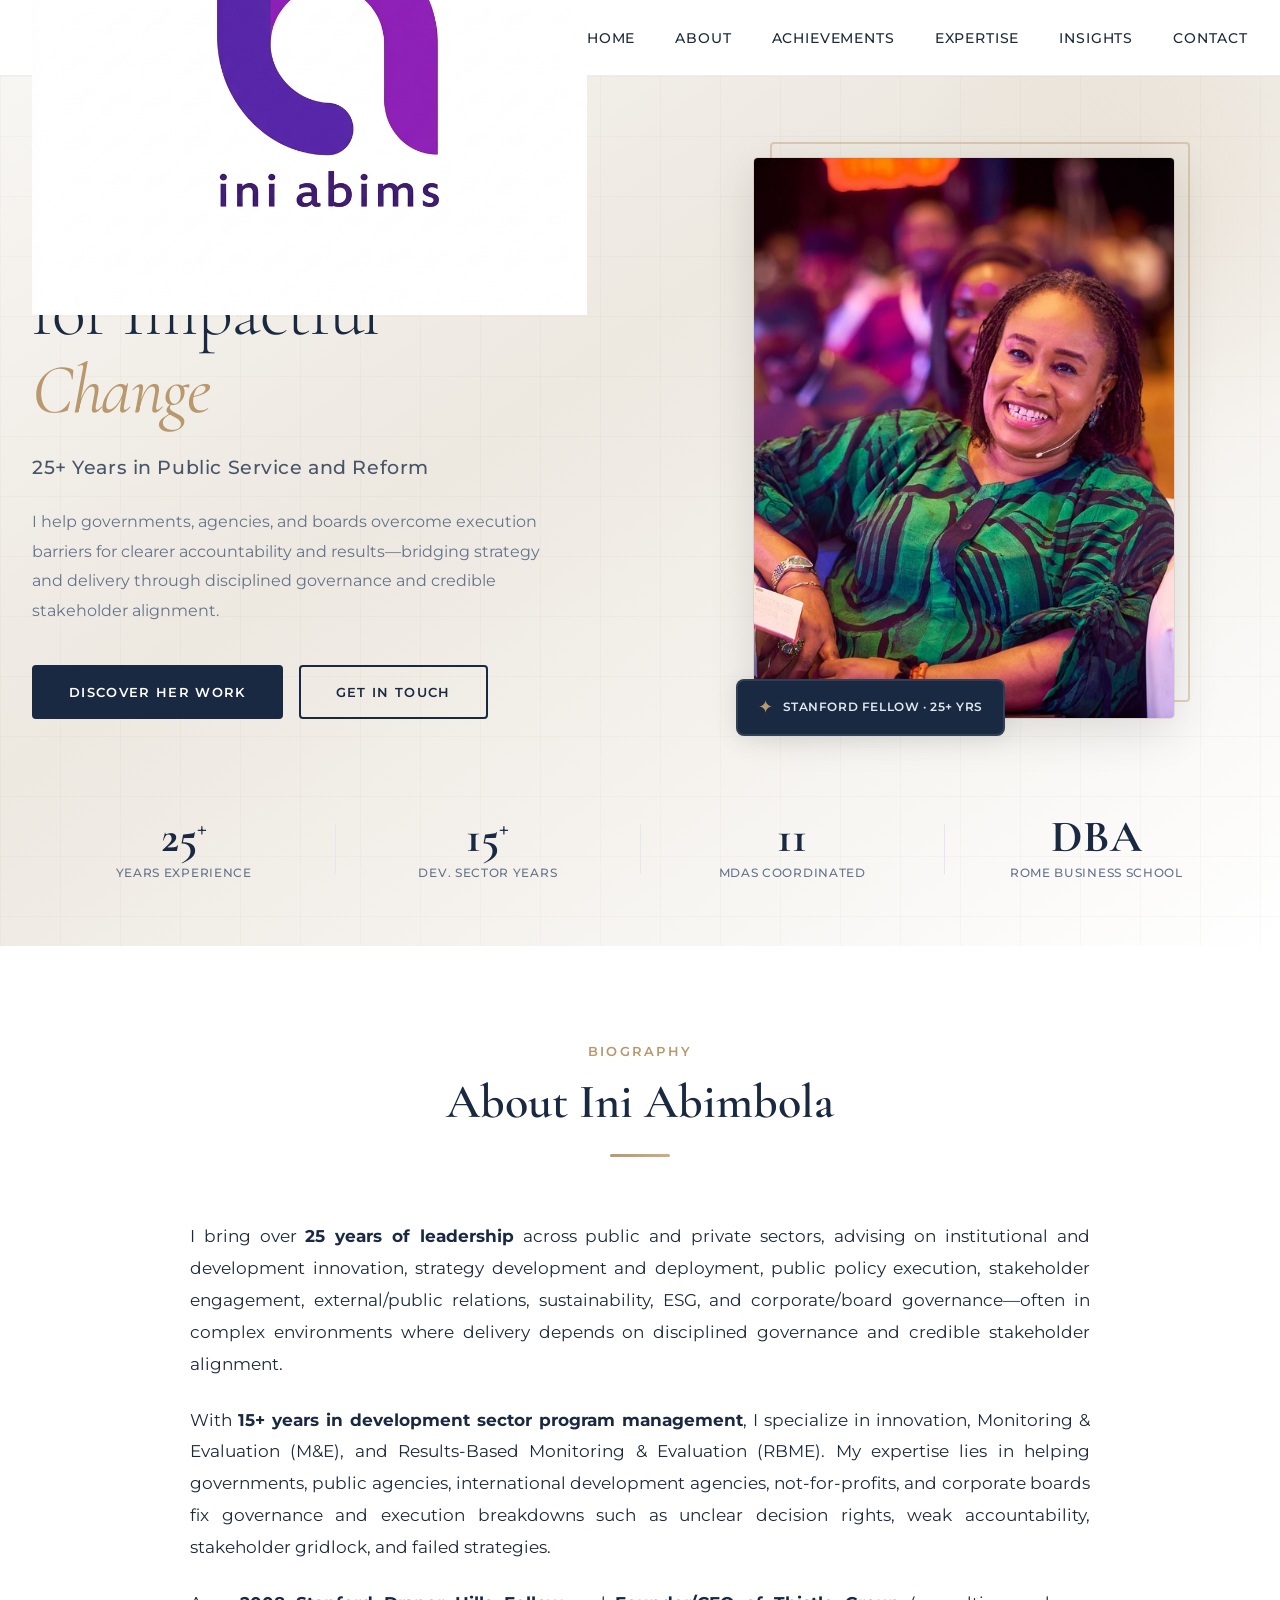
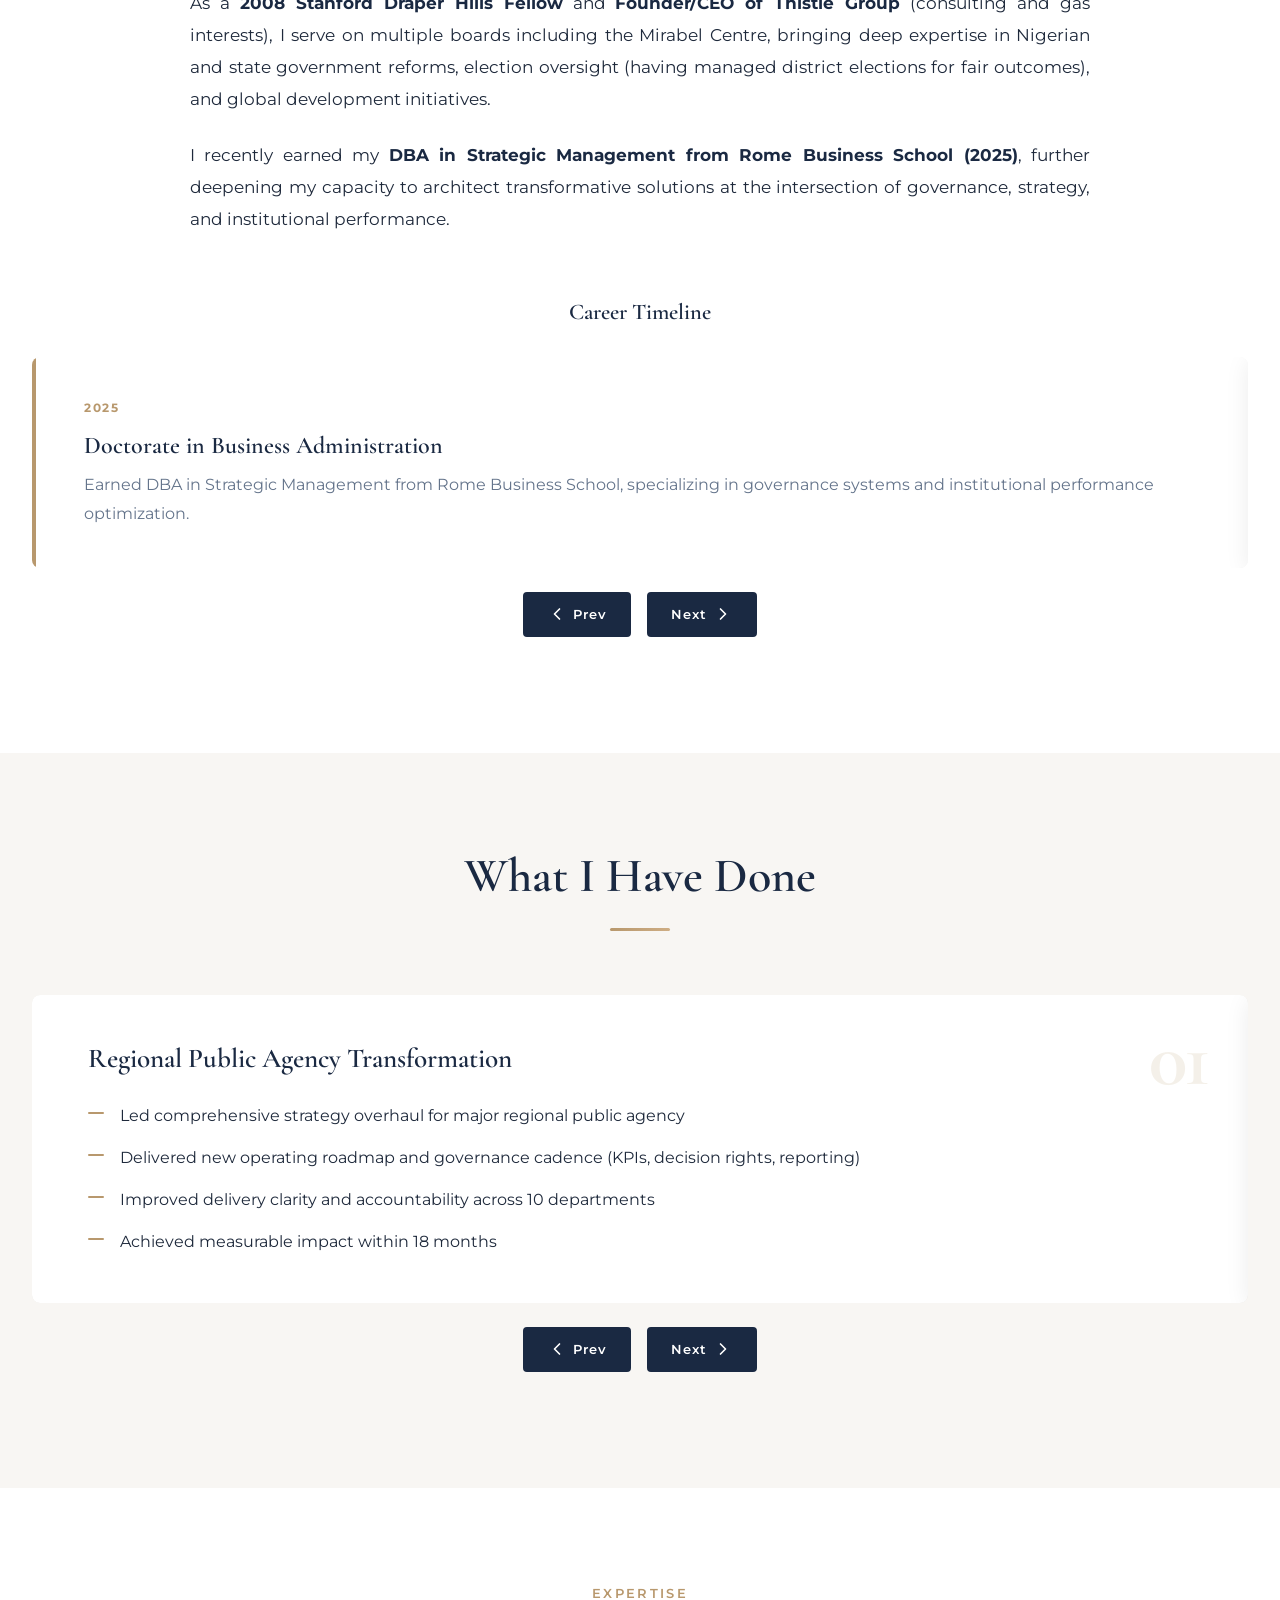
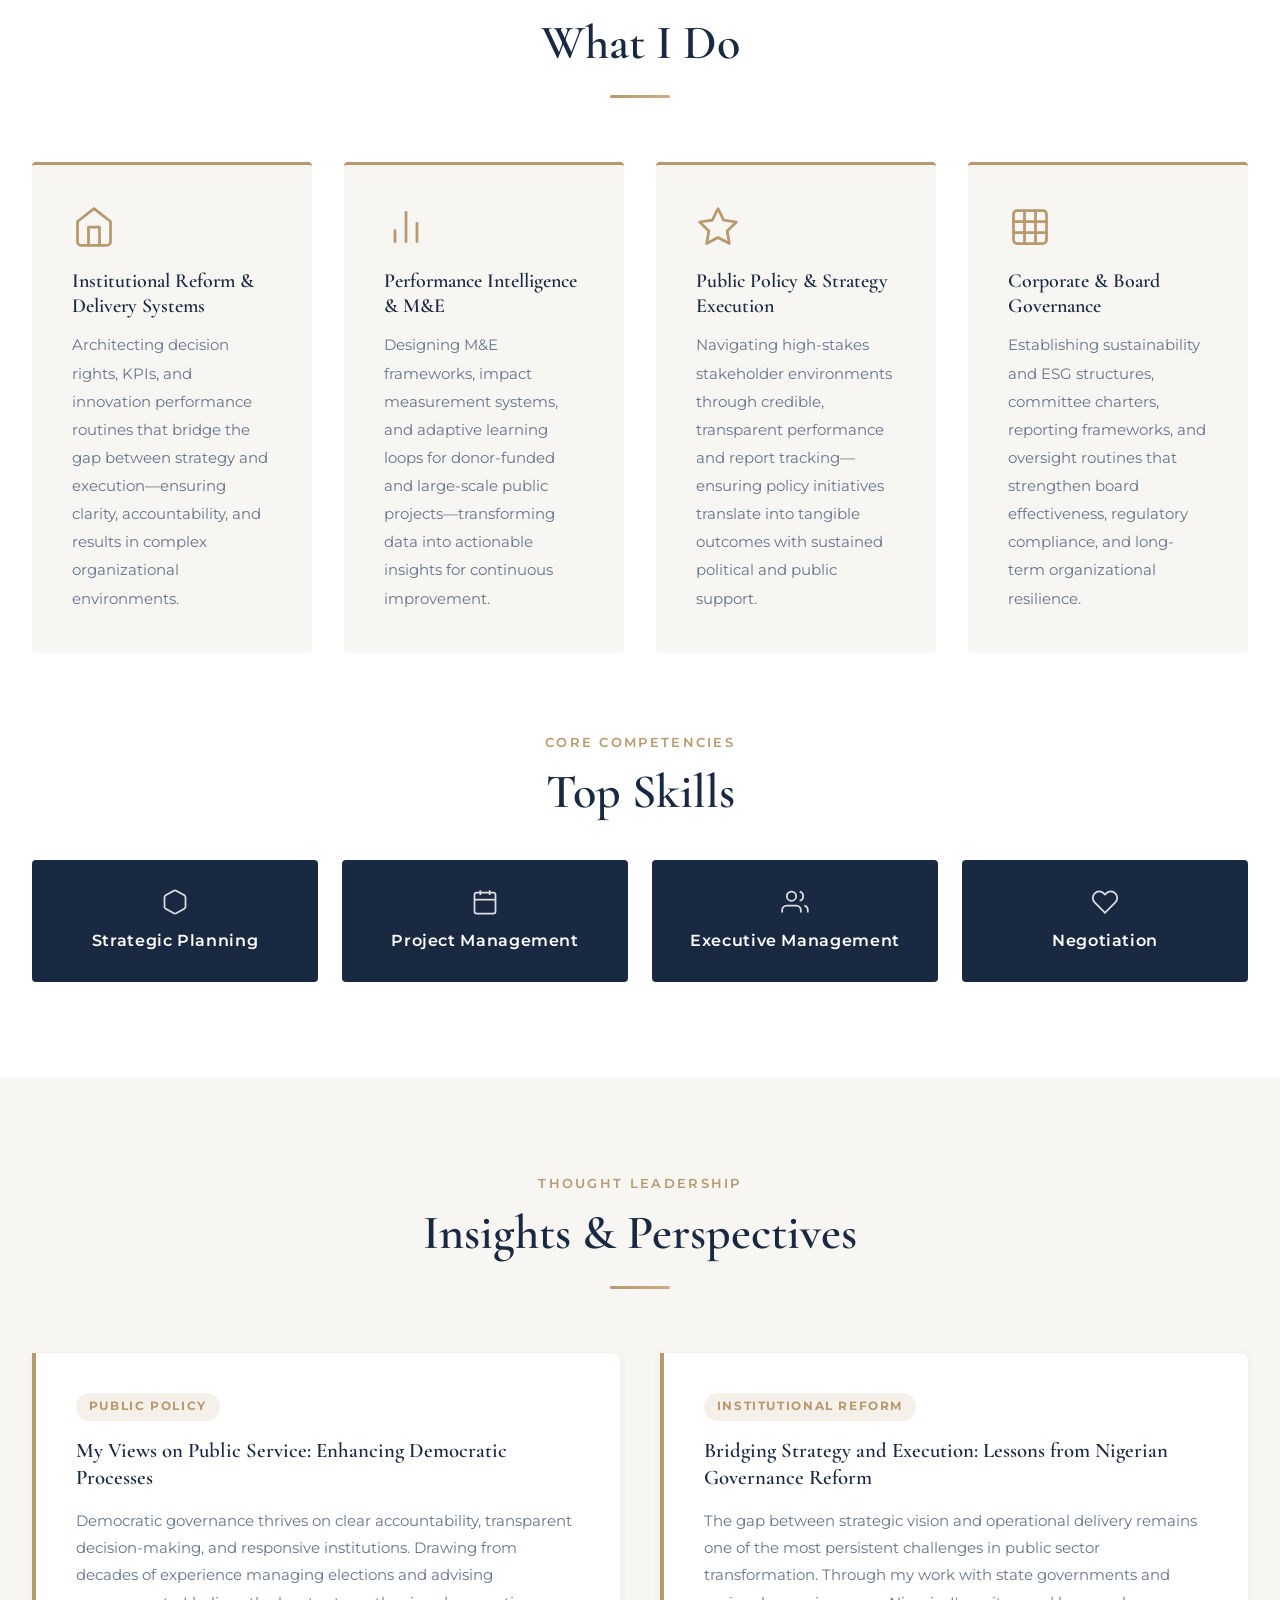
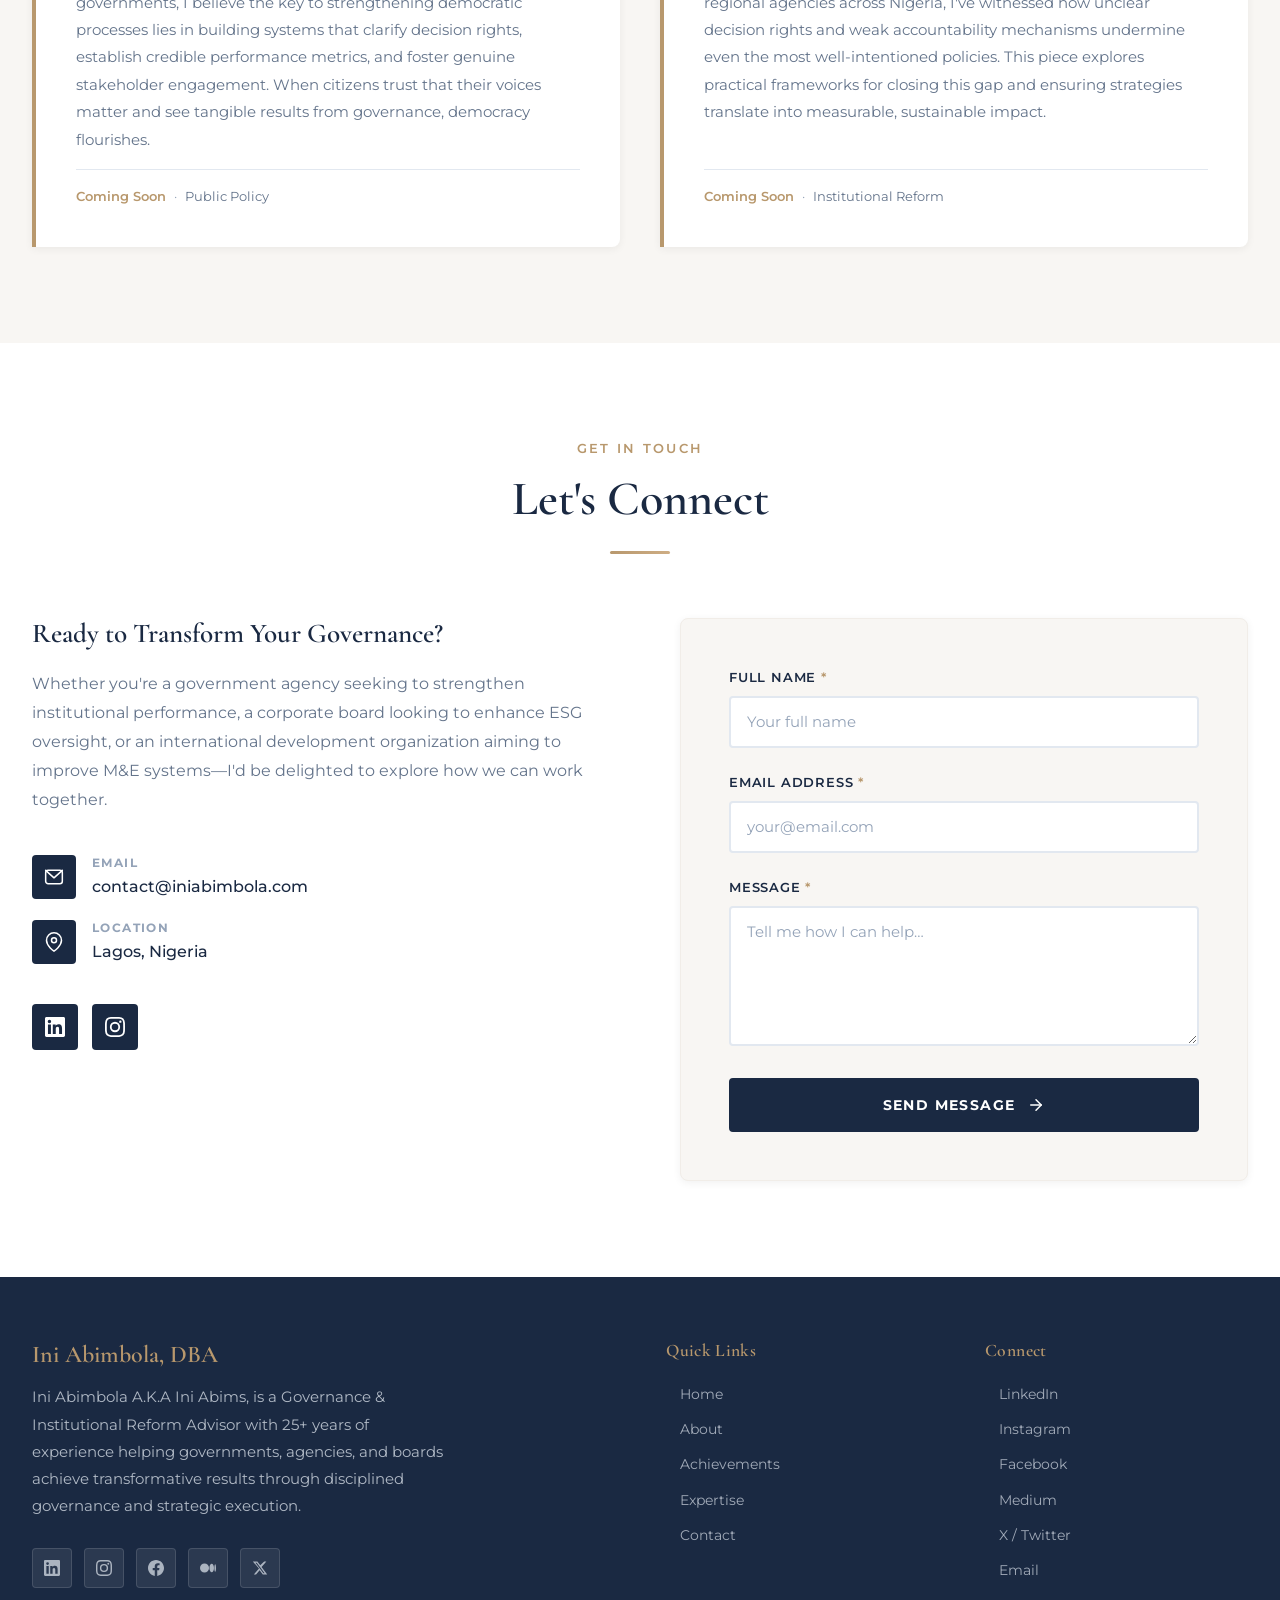
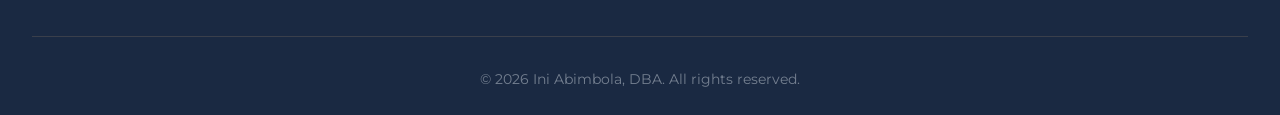
==== index.html @ c5fb7e01 "added photos and made tweaks to the website" ====
<!DOCTYPE html>
<html lang="en">
<head>
    <meta charset="UTF-8">
    <meta name="viewport" content="width=device-width, initial-scale=1.0">
    <meta name="description" content="Ini Abimbola, DBA - Nigerian governance reform advisor with 25+ years in public policy execution, institutional reforms, board governance, and ESG sustainability. Stanford Fellow, helping governments and agencies overcome execution barriers.">
    <meta name="keywords" content="Ini Abimbola, Ini Abims, Ini Abimbola DBA, Mirabel Centre, Thistle Group, Ubong King, Ubong king foundation, Nigerian governance reform advisor, public policy execution, ESG sustainability, institutional reform Nigeria, board governance Nigeria, stakeholder engagement, strategy development, election oversight Nigeria">
    <title>Ini Abimbola, DBA | Governance &amp; Institutional Reform Advisor</title>
    <link rel="shortcut icon" href="./asset/logo11.png" type="image/x-icon">
    <!-- Fonts -->
    <link rel="preconnect" href="https://fonts.googleapis.com">
    <link rel="preconnect" href="https://fonts.gstatic.com" crossorigin>
    <link href="https://fonts.googleapis.com/css2?family=Cormorant+Garamond:ital,wght@0,300;0,400;0,600;0,700;1,300;1,400&family=Montserrat:wght@300;400;500;600;700&display=swap" rel="stylesheet">
    <link rel="stylesheet" href="index.css">
</head>
<body>

    <!-- Header -->
    <header id="header">
        <nav>
            <a href="#home" class="logo"><img src="asset/logo11.png" alt=""></a>
            <ul class="nav-links" id="navLinks">
                <li><a href="#home">Home</a></li>
                <li><a href="#about">About</a></li>
                <li><a href="#achievements">Achievements</a></li>
                <li><a href="#what-i-do">Expertise</a></li>
                <li><a href="#insights">Insights</a></li>
                <li><a href="#contact">Contact</a></li>
            </ul>
            <div class="hamburger" id="hamburger" aria-label="Toggle menu" role="button" tabindex="0">
                <span></span>
                <span></span>
                <span></span>
            </div>
        </nav>
    </header>

    <!-- Hero Section -->
    <section id="home">
        <div class="hero-content">
            <div class="hero-text">
                <p class="hero-eyebrow">Governance &amp; Institutional Reform Advisor</p>
                <h1>Shaping Governance<br>for Impactful<br><em>Change</em></h1>
                <p class="tagline">25+ Years in Public Service and Reform</p>
                <p class="intro">I help governments, agencies, and boards overcome execution barriers for clearer accountability and results—bridging strategy and delivery through disciplined governance and credible stakeholder alignment.</p>
                <div class="cta-buttons">
                    <a href="#about" class="btn btn-primary">Discover Her Work</a>
                    <a href="#contact" class="btn btn-secondary">Get in Touch</a>
                </div>
            </div>
            <div class="hero-image">
                <div class="profile-container">
                    <div class="profile-accent-ring"></div>
                    <div class="profile-frame">
                        <img src="./ini-photos/ini-abimbola.png" alt="Ini Abimbola, DBA – Governance Reform Advisor" />
                    </div>
                    <div class="hero-badge">
                        <span class="badge-icon">✦</span>
                        <span class="badge-text">Stanford Fellow · 25+ Yrs</span>
                    </div>
                </div>
            </div>
        </div>

        <!-- Hero stats bar -->
        <div class="hero-stats">
            <div class="stat-item">
                <span class="stat-num">25<sup>+</sup></span>
                <span class="stat-label">Years Experience</span>
            </div>
            <div class="stat-divider"></div>
            <div class="stat-item">
                <span class="stat-num">15<sup>+</sup></span>
                <span class="stat-label">Dev. Sector Years</span>
            </div>
            <div class="stat-divider"></div>
            <div class="stat-item">
                <span class="stat-num">11</span>
                <span class="stat-label">MDAs Coordinated</span>
            </div>
            <div class="stat-divider"></div>
            <div class="stat-item">
                <span class="stat-num">DBA</span>
                <span class="stat-label">Rome Business School</span>
            </div>
        </div>
    </section>

    <!-- About Section -->
    <section id="about">
        <div class="section-header">
            <p class="subtitle">Biography</p>
            <h2>About Ini Abimbola</h2>
            <div class="divider"></div>
        </div>
        <div class="about-content">
            <div class="bio-text">
                <p>I bring over <strong>25 years of leadership</strong> across public and private sectors, advising on institutional and development innovation, strategy development and deployment, public policy execution, stakeholder engagement, external/public relations, sustainability, ESG, and corporate/board governance—often in complex environments where delivery depends on disciplined governance and credible stakeholder alignment.</p>

                <p>With <strong>15+ years in development sector program management</strong>, I specialize in innovation, Monitoring &amp; Evaluation (M&amp;E), and Results-Based Monitoring &amp; Evaluation (RBME). My expertise lies in helping governments, public agencies, international development agencies, not-for-profits, and corporate boards fix governance and execution breakdowns such as unclear decision rights, weak accountability, stakeholder gridlock, and failed strategies.</p>

                <p>As a <strong>2008 Stanford Draper Hills Fellow</strong> and <strong>Founder/CEO of Thistle Group</strong> (consulting and gas interests), I serve on multiple boards including the Mirabel Centre, bringing deep expertise in Nigerian and state government reforms, election oversight (having managed district elections for fair outcomes), and global development initiatives.</p>

                <p>I recently earned my <strong>DBA in Strategic Management from Rome Business School (2025)</strong>, further deepening my capacity to architect transformative solutions at the intersection of governance, strategy, and institutional performance.</p>
            </div>

            <!-- Timeline Carousel -->
            <div class="timeline-carousel">
                <h3>Career Timeline</h3>
                <div class="carousel-container">
                    <div class="carousel-track" id="timelineTrack">
                        <div class="timeline-item">
                            <p class="year">2025</p>
                            <h3>Doctorate in Business Administration</h3>
                            <p>Earned DBA in Strategic Management from Rome Business School, specializing in governance systems and institutional performance optimization.</p>
                        </div>
                        <div class="timeline-item">
                            <p class="year">2008</p>
                            <h3>Stanford Draper Hills Fellow</h3>
                            <p>Selected as Stanford Draper Hills Fellow, focusing on democracy, development, and rule of law—strengthening capacity for governance reform and policy innovation.</p>
                        </div>
                        <div class="timeline-item">
                            <p class="year">2000s – Present</p>
                            <h3>Founder &amp; CEO, Thistle Group</h3>
                            <p>Established and lead Thistle Group, providing strategic consulting on governance, institutional reform, and gas sector investments across Nigeria and West Africa.</p>
                        </div>
                        <div class="timeline-item">
                            <p class="year">Present</p>
                            <h3>Board Member &amp; Advisor</h3>
                            <p>Serve on multiple boards including Mirabel Centre, advising on governance, sustainability/ESG frameworks, and strategic oversight for social impact organizations.</p>
                        </div>
                        <div class="timeline-item">
                            <p class="year">Career Span</p>
                            <h3>Election Management &amp; Democratic Oversight</h3>
                            <p>Led district election management initiatives ensuring transparent, fair electoral outcomes—strengthening democratic processes and electoral integrity.</p>
                        </div>
                    </div>
                </div>
                <div class="carousel-controls">
                    <button class="carousel-btn" id="prevTimeline" aria-label="Previous slide">
                        <svg width="20" height="20" viewBox="0 0 24 24" fill="none" stroke="currentColor" stroke-width="2" stroke-linecap="round" stroke-linejoin="round"><polyline points="15 18 9 12 15 6"></polyline></svg>
                        Prev
                    </button>
                    <button class="carousel-btn" id="nextTimeline" aria-label="Next slide">
                        Next
                        <svg width="20" height="20" viewBox="0 0 24 24" fill="none" stroke="currentColor" stroke-width="2" stroke-linecap="round" stroke-linejoin="round"><polyline points="9 18 15 12 9 6"></polyline></svg>
                    </button>
                </div>
                <div class="carousel-indicators" id="timelineIndicators"></div>
            </div>
        </div>
    </section>

    <!-- Achievements Section -->
    <section id="achievements">
        <div class="section-header">
            <!-- <p class="subtitle">Portfolio</p> -->
            <h2>What I Have Done</h2>
            <div class="divider"></div>
        </div>
        <div class="achievements-carousel">
            <div class="carousel-container">
                <div class="carousel-track" id="achievementsTrack">
                    <div class="achievement-item">
                        <div class="achievement-number">01</div>
                        <h3>Regional Public Agency Transformation</h3>
                        <ul>
                            <li>Led comprehensive strategy overhaul for major regional public agency</li>
                            <li>Delivered new operating roadmap and governance cadence (KPIs, decision rights, reporting)</li>
                            <li>Improved delivery clarity and accountability across 10 departments</li>
                            <li>Achieved measurable impact within 18 months</li>
                        </ul>
                    </div>
                    <div class="achievement-item">
                        <div class="achievement-number">02</div>
                        <h3>State Government Communications Strategy</h3>
                        <ul>
                            <li>Designed and implemented development communications strategy</li>
                            <li>Strengthened citizen trust and standardized messaging</li>
                            <li>Coordinated across 11 Ministries, Departments &amp; Agencies (MDAs)</li>
                            <li>Reached 18 local government areas with unified approach</li>
                        </ul>
                    </div>
                    <div class="achievement-item">
                        <div class="achievement-number">03</div>
                        <h3>International Development M&amp;E Framework</h3>
                        <ul>
                            <li>Designed and implemented M&amp;E framework for nationwide funded project</li>
                            <li>Integrated impact indicators across multiple regions</li>
                            <li>Enabled real-time course correction and donor compliance</li>
                            <li>Verified outcomes for high-level stakeholders with data-driven insights</li>
                        </ul>
                    </div>
                    <div class="achievement-item">
                        <div class="achievement-number">04</div>
                        <h3>Corporate Board Sustainability Structure</h3>
                        <ul>
                            <li>Established board and management sustainability structure</li>
                            <li>Developed Committee Charter, reporting lines, and ESG KPIs</li>
                            <li>Improved regulatory readiness, auditability, and reporting quality</li>
                            <li>Enhanced risk oversight and enabled funded sustainability strategy in 9 months</li>
                        </ul>
                    </div>
                </div>
            </div>
            <div class="carousel-controls">
                <button class="carousel-btn" id="prevAchievement" aria-label="Previous achievement">
                    <svg width="20" height="20" viewBox="0 0 24 24" fill="none" stroke="currentColor" stroke-width="2" stroke-linecap="round" stroke-linejoin="round"><polyline points="15 18 9 12 15 6"></polyline></svg>
                    Prev
                </button>
                <button class="carousel-btn" id="nextAchievement" aria-label="Next achievement">
                    Next
                    <svg width="20" height="20" viewBox="0 0 24 24" fill="none" stroke="currentColor" stroke-width="2" stroke-linecap="round" stroke-linejoin="round"><polyline points="9 18 15 12 9 6"></polyline></svg>
                </button>
            </div>
            <div class="carousel-indicators" id="achievementIndicators"></div>
        </div>
    </section>

    <!-- What I Do Section -->
    <section id="what-i-do">
        <div class="section-header">
            <p class="subtitle">Expertise</p>
            <h2>What I Do</h2>
            <div class="divider"></div>
        </div>
        <div class="expertise-grid">
            <div class="expertise-card">
                <div class="expertise-icon">
                    <svg viewBox="0 0 24 24" fill="none" stroke="currentColor" stroke-width="1.5" stroke-linecap="round" stroke-linejoin="round"><path d="M3 9l9-7 9 7v11a2 2 0 01-2 2H5a2 2 0 01-2-2z"/><polyline points="9 22 9 12 15 12 15 22"/></svg>
                </div>
                <h3>Institutional Reform &amp; Delivery Systems</h3>
                <p>Architecting decision rights, KPIs, and innovation performance routines that bridge the gap between strategy and execution—ensuring clarity, accountability, and results in complex organizational environments.</p>
            </div>
            <div class="expertise-card">
                <div class="expertise-icon">
                    <svg viewBox="0 0 24 24" fill="none" stroke="currentColor" stroke-width="1.5" stroke-linecap="round" stroke-linejoin="round"><line x1="18" y1="20" x2="18" y2="10"/><line x1="12" y1="20" x2="12" y2="4"/><line x1="6" y1="20" x2="6" y2="14"/></svg>
                </div>
                <h3>Performance Intelligence &amp; M&amp;E</h3>
                <p>Designing M&amp;E frameworks, impact measurement systems, and adaptive learning loops for donor-funded and large-scale public projects—transforming data into actionable insights for continuous improvement.</p>
            </div>
            <div class="expertise-card">
                <div class="expertise-icon">
                    <svg viewBox="0 0 24 24" fill="none" stroke="currentColor" stroke-width="1.5" stroke-linecap="round" stroke-linejoin="round"><polygon points="12 2 15.09 8.26 22 9.27 17 14.14 18.18 21.02 12 17.77 5.82 21.02 7 14.14 2 9.27 8.91 8.26 12 2"/></svg>
                </div>
                <h3>Public Policy &amp; Strategy Execution</h3>
                <p>Navigating high-stakes stakeholder environments through credible, transparent performance and report tracking—ensuring policy initiatives translate into tangible outcomes with sustained political and public support.</p>
            </div>
            <div class="expertise-card">
                <div class="expertise-icon">
                    <svg viewBox="0 0 24 24" fill="none" stroke="currentColor" stroke-width="1.5" stroke-linecap="round" stroke-linejoin="round"><rect x="3" y="3" width="18" height="18" rx="2" ry="2"/><line x1="3" y1="9" x2="21" y2="9"/><line x1="3" y1="15" x2="21" y2="15"/><line x1="9" y1="3" x2="9" y2="21"/><line x1="15" y1="3" x2="15" y2="21"/></svg>
                </div>
                <h3>Corporate &amp; Board Governance</h3>
                <p>Establishing sustainability and ESG structures, committee charters, reporting frameworks, and oversight routines that strengthen board effectiveness, regulatory compliance, and long-term organizational resilience.</p>
            </div>
        </div>

        <!-- Top Skills -->
        <div class="section-header skills-section-header">
            <p class="subtitle">Core Competencies</p>
            <h2>Top Skills</h2>
        </div>
        <div class="skills-highlight">
            <div class="skill-badge">
                <svg class="skill-icon" viewBox="0 0 24 24" fill="none" stroke="currentColor" stroke-width="1.5"><path d="M21 16V8a2 2 0 00-1-1.73l-7-4a2 2 0 00-2 0l-7 4A2 2 0 003 8v8a2 2 0 001 1.73l7 4a2 2 0 002 0l7-4A2 2 0 0021 16z"/></svg>
                Strategic Planning
            </div>
            <div class="skill-badge">
                <svg class="skill-icon" viewBox="0 0 24 24" fill="none" stroke="currentColor" stroke-width="1.5"><rect x="3" y="4" width="18" height="18" rx="2" ry="2"/><line x1="16" y1="2" x2="16" y2="6"/><line x1="8" y1="2" x2="8" y2="6"/><line x1="3" y1="10" x2="21" y2="10"/></svg>
                Project Management
            </div>
            <div class="skill-badge">
                <svg class="skill-icon" viewBox="0 0 24 24" fill="none" stroke="currentColor" stroke-width="1.5"><path d="M17 21v-2a4 4 0 00-4-4H5a4 4 0 00-4 4v2"/><circle cx="9" cy="7" r="4"/><path d="M23 21v-2a4 4 0 00-3-3.87"/><path d="M16 3.13a4 4 0 010 7.75"/></svg>
                Executive Management
            </div>
            <div class="skill-badge">
                <svg class="skill-icon" viewBox="0 0 24 24" fill="none" stroke="currentColor" stroke-width="1.5"><path d="M20.84 4.61a5.5 5.5 0 00-7.78 0L12 5.67l-1.06-1.06a5.5 5.5 0 00-7.78 7.78l1.06 1.06L12 21.23l7.78-7.78 1.06-1.06a5.5 5.5 0 000-7.78z"/></svg>
                Negotiation
            </div>
        </div>
    </section>

    <!-- Insights Section -->
    <section id="insights">
        <div class="section-header">
            <p class="subtitle">Thought Leadership</p>
            <h2>Insights &amp; Perspectives</h2>
            <div class="divider"></div>
        </div>
        <div class="insights-grid">
            <div class="insight-card">
                <div class="insight-tag">Public Policy</div>
                <h3>My Views on Public Service: Enhancing Democratic Processes</h3>
                <p>Democratic governance thrives on clear accountability, transparent decision-making, and responsive institutions. Drawing from decades of experience managing elections and advising governments, I believe the key to strengthening democratic processes lies in building systems that clarify decision rights, establish credible performance metrics, and foster genuine stakeholder engagement. When citizens trust that their voices matter and see tangible results from governance, democracy flourishes.</p>
                <div class="insight-meta">
                    <span class="insight-status">Coming Soon</span>
                    <span class="insight-dot">·</span>
                    <span>Public Policy</span>
                </div>
            </div>
            <div class="insight-card">
                <div class="insight-tag">Institutional Reform</div>
                <h3>Bridging Strategy and Execution: Lessons from Nigerian Governance Reform</h3>
                <p>The gap between strategic vision and operational delivery remains one of the most persistent challenges in public sector transformation. Through my work with state governments and regional agencies across Nigeria, I've witnessed how unclear decision rights and weak accountability mechanisms undermine even the most well-intentioned policies. This piece explores practical frameworks for closing this gap and ensuring strategies translate into measurable, sustainable impact.</p>
                <div class="insight-meta">
                    <span class="insight-status">Coming Soon</span>
                    <span class="insight-dot">·</span>
                    <span>Institutional Reform</span>
                </div>
            </div>
        </div>
    </section>

    <!-- Contact Section -->
    <section id="contact">
        <div class="section-header">
            <p class="subtitle">Get in Touch</p>
            <h2>Let's Connect</h2>
            <div class="divider"></div>
        </div>
        <div class="contact-content">
            <div class="contact-info">
                <h3>Ready to Transform Your Governance?</h3>
                <p>Whether you're a government agency seeking to strengthen institutional performance, a corporate board looking to enhance ESG oversight, or an international development organization aiming to improve M&amp;E systems—I'd be delighted to explore how we can work together.</p>

                <div class="contact-details">
                    <!-- Email item with SVG icon -->
                    <div class="contact-item">
                        <div class="contact-icon-wrap">
                            <svg xmlns="http://www.w3.org/2000/svg" viewBox="0 0 24 24" fill="none" stroke="currentColor" stroke-width="1.8" stroke-linecap="round" stroke-linejoin="round" aria-hidden="true">
                                <rect x="2" y="4" width="20" height="16" rx="3" ry="3"/>
                                <polyline points="2,4 12,13 22,4"/>
                            </svg>
                        </div>
                        <div class="contact-item-text">
                            <span class="contact-item-label">Email</span>
                            <a href="mailto:contact@iniabimbola.com">contact@iniabimbola.com</a>
                        </div>
                    </div>

                    <!-- Location item with SVG icon -->
                    <div class="contact-item">
                        <div class="contact-icon-wrap">
                            <svg xmlns="http://www.w3.org/2000/svg" viewBox="0 0 24 24" fill="none" stroke="currentColor" stroke-width="1.8" stroke-linecap="round" stroke-linejoin="round" aria-hidden="true">
                                <path d="M21 10c0 7-9 13-9 13s-9-6-9-13a9 9 0 0118 0z"/>
                                <circle cx="12" cy="10" r="3"/>
                            </svg>
                        </div>
                        <div class="contact-item-text">
                            <span class="contact-item-label">Location</span>
                            <span>Lagos, Nigeria</span>
                        </div>
                    </div>
                </div>

                <!-- Social links with tooltips -->
                <div class="social-links" role="list">

                    <!-- LinkedIn with tooltip -->
                    <div class="social-link-wrapper" role="listitem">
                        <a href="https://www.linkedin.com/in/iniabimbola" target="_blank" rel="noopener noreferrer" class="social-link" aria-label="LinkedIn Profile" id="social-linkedin">
                            <svg xmlns="http://www.w3.org/2000/svg" viewBox="0 0 24 24" aria-hidden="true">
                                <path d="M20.447 20.452h-3.554v-5.569c0-1.328-.027-3.037-1.852-3.037-1.853 0-2.136 1.445-2.136 2.939v5.667H9.351V9h3.414v1.561h.046c.477-.9 1.637-1.85 3.37-1.85 3.601 0 4.267 2.37 4.267 5.455v6.286zM5.337 7.433a2.062 2.062 0 01-2.063-2.065 2.064 2.064 0 112.063 2.065zm1.782 13.019H3.555V9h3.564v11.452zM22.225 0H1.771C.792 0 0 .774 0 1.729v20.542C0 23.227.792 24 1.771 24h20.451C23.2 24 24 23.227 24 22.271V1.729C24 .774 23.2 0 22.222 0h.003z"/>
                            </svg>
                        </a>
                        <div class="social-tooltip" id="tooltip-linkedin">
                            <div class="tooltip-header">
                                <svg xmlns="http://www.w3.org/2000/svg" viewBox="0 0 24 24" class="tooltip-icon"><path d="M20.447 20.452h-3.554v-5.569c0-1.328-.027-3.037-1.852-3.037-1.853 0-2.136 1.445-2.136 2.939v5.667H9.351V9h3.414v1.561h.046c.477-.9 1.637-1.85 3.37-1.85 3.601 0 4.267 2.37 4.267 5.455v6.286zM5.337 7.433a2.062 2.062 0 01-2.063-2.065 2.064 2.064 0 112.063 2.065zm1.782 13.019H3.555V9h3.564v11.452zM22.225 0H1.771C.792 0 0 .774 0 1.729v20.542C0 23.227.792 24 1.771 24h20.451C23.2 24 24 23.227 24 22.271V1.729C24 .774 23.2 0 22.222 0h.003z"/></svg>
                                <span>LinkedIn</span>
                            </div>
                            <p>Connect professionally &amp; explore my governance work</p>
                            <a href="https://www.linkedin.com/in/iniabimbola" target="_blank" rel="noopener noreferrer" class="tooltip-cta">View Profile →</a>
                        </div>
                    </div>

                    <!-- Instagram with tooltip -->
                    <div class="social-link-wrapper" role="listitem">
                        <a href="https://www.instagram.com/officialiniabims" target="_blank" rel="noopener noreferrer" class="social-link" aria-label="Instagram Profile" id="social-instagram">
                            <svg xmlns="http://www.w3.org/2000/svg" viewBox="0 0 24 24" aria-hidden="true">
                                <path d="M12 2.163c3.204 0 3.584.012 4.85.07 3.252.148 4.771 1.691 4.919 4.919.058 1.265.069 1.645.069 4.849 0 3.205-.012 3.584-.069 4.849-.149 3.225-1.664 4.771-4.919 4.919-1.266.058-1.644.07-4.85.07-3.204 0-3.584-.012-4.849-.07-3.26-.149-4.771-1.699-4.919-4.92-.058-1.265-.07-1.644-.07-4.849 0-3.204.013-3.583.07-4.849.149-3.227 1.664-4.771 4.919-4.919 1.266-.057 1.645-.069 4.849-.069zM12 0C8.741 0 8.333.014 7.053.072 2.695.272.273 2.69.073 7.052.014 8.333 0 8.741 0 12c0 3.259.014 3.668.072 4.948.2 4.358 2.618 6.78 6.98 6.98C8.333 23.986 8.741 24 12 24c3.259 0 3.668-.014 4.948-.072 4.354-.2 6.782-2.618 6.979-6.98.059-1.28.073-1.689.073-4.948 0-3.259-.014-3.667-.072-4.947-.196-4.354-2.617-6.78-6.979-6.98C15.668.014 15.259 0 12 0zm0 5.838a6.162 6.162 0 100 12.324 6.162 6.162 0 000-12.324zM12 16a4 4 0 110-8 4 4 0 010 8zm6.406-11.845a1.44 1.44 0 100 2.881 1.44 1.44 0 000-2.881z"/>
                            </svg>
                        </a>
                        <div class="social-tooltip" id="tooltip-instagram">
                            <div class="tooltip-header">
                                <svg xmlns="http://www.w3.org/2000/svg" viewBox="0 0 24 24" class="tooltip-icon"><path d="M12 2.163c3.204 0 3.584.012 4.85.07 3.252.148 4.771 1.691 4.919 4.919.058 1.265.069 1.645.069 4.849 0 3.205-.012 3.584-.069 4.849-.149 3.225-1.664 4.771-4.919 4.919-1.266.058-1.644.07-4.85.07-3.204 0-3.584-.012-4.849-.07-3.26-.149-4.771-1.699-4.919-4.92-.058-1.265-.07-1.644-.07-4.849 0-3.204.013-3.583.07-4.849.149-3.227 1.664-4.771 4.919-4.919 1.266-.057 1.645-.069 4.849-.069zM12 0C8.741 0 8.333.014 7.053.072 2.695.272.273 2.69.073 7.052.014 8.333 0 8.741 0 12c0 3.259.014 3.668.072 4.948.2 4.358 2.618 6.78 6.98 6.98C8.333 23.986 8.741 24 12 24c3.259 0 3.668-.014 4.948-.072 4.354-.2 6.782-2.618 6.979-6.98.059-1.28.073-1.689.073-4.948 0-3.259-.014-3.667-.072-4.947-.196-4.354-2.617-6.78-6.979-6.98C15.668.014 15.259 0 12 0zm0 5.838a6.162 6.162 0 100 12.324 6.162 6.162 0 000-12.324zM12 16a4 4 0 110-8 4 4 0 010 8zm6.406-11.845a1.44 1.44 0 100 2.881 1.44 1.44 0 000-2.881z"/></svg>
                                <span>Instagram</span>
                            </div>
                            <p>Follow for governance insights &amp; behind-the-scenes moments</p>
                            <a href="https://www.instagram.com/officialiniabims" target="_blank" rel="noopener noreferrer" class="tooltip-cta">Follow @officialiniabims →</a>
                        </div>
                    </div>

                </div>
            </div>

            <div class="contact-form">
                <form id="contactForm" novalidate>
                    <div class="form-group">
                        <label for="name">Full Name <span class="required">*</span></label>
                        <input type="text" id="name" name="name" placeholder="Your full name" required autocomplete="name">
                        <span class="error-message" role="alert">Please enter your name</span>
                    </div>
                    <div class="form-group">
                        <label for="email">Email Address <span class="required">*</span></label>
                        <input type="email" id="email" name="email" placeholder="your@email.com" required autocomplete="email">
                        <span class="error-message" role="alert">Please enter a valid email</span>
                    </div>
                    <div class="form-group">
                        <label for="message">Message <span class="required">*</span></label>
                        <textarea id="message" name="message" placeholder="Tell me how I can help…" required></textarea>
                        <span class="error-message" role="alert">Please enter your message</span>
                    </div>
                    <button type="submit" class="submit-btn" id="submitBtn">
                        <span class="btn-text">Send Message</span>
                        <svg class="btn-arrow" viewBox="0 0 24 24" fill="none" stroke="currentColor" stroke-width="2" stroke-linecap="round" stroke-linejoin="round" aria-hidden="true"><line x1="5" y1="12" x2="19" y2="12"/><polyline points="12 5 19 12 12 19"/></svg>
                    </button>
                </form>
            </div>
        </div>
    </section>

    <!-- Footer -->
    <footer>
        <div class="footer-content">
            <div class="footer-about">
                <h3>Ini Abimbola, DBA</h3>
                <p>Ini Abimbola A.K.A Ini Abims, is a Governance &amp; Institutional Reform Advisor with 25+ years of experience helping governments, agencies, and boards achieve transformative results through disciplined governance and strategic execution.</p>
                <!-- Footer Social Icons -->
                <div class="footer-socials">
                    <!-- LinkedIn -->
                    <a href="https://www.linkedin.com/in/iniabimbola" target="_blank" rel="noopener noreferrer" class="footer-social-link" aria-label="LinkedIn">
                        <svg xmlns="http://www.w3.org/2000/svg" viewBox="0 0 24 24" aria-hidden="true">
                            <path d="M20.447 20.452h-3.554v-5.569c0-1.328-.027-3.037-1.852-3.037-1.853 0-2.136 1.445-2.136 2.939v5.667H9.351V9h3.414v1.561h.046c.477-.9 1.637-1.85 3.37-1.85 3.601 0 4.267 2.37 4.267 5.455v6.286zM5.337 7.433a2.062 2.062 0 01-2.063-2.065 2.064 2.064 0 112.063 2.065zm1.782 13.019H3.555V9h3.564v11.452zM22.225 0H1.771C.792 0 0 .774 0 1.729v20.542C0 23.227.792 24 1.771 24h20.451C23.2 24 24 23.227 24 22.271V1.729C24 .774 23.2 0 22.222 0h.003z"/>
                        </svg>
                    </a>
                    <!-- Instagram -->
                    <a href="https://www.instagram.com/officialiniabims" target="_blank" rel="noopener noreferrer" class="footer-social-link" aria-label="Instagram">
                        <svg xmlns="http://www.w3.org/2000/svg" viewBox="0 0 24 24" aria-hidden="true">
                            <path d="M12 2.163c3.204 0 3.584.012 4.85.07 3.252.148 4.771 1.691 4.919 4.919.058 1.265.069 1.645.069 4.849 0 3.205-.012 3.584-.069 4.849-.149 3.225-1.664 4.771-4.919 4.919-1.266.058-1.644.07-4.85.07-3.204 0-3.584-.012-4.849-.07-3.26-.149-4.771-1.699-4.919-4.92-.058-1.265-.07-1.644-.07-4.849 0-3.204.013-3.583.07-4.849.149-3.227 1.664-4.771 4.919-4.919 1.266-.057 1.645-.069 4.849-.069zM12 0C8.741 0 8.333.014 7.053.072 2.695.272.273 2.69.073 7.052.014 8.333 0 8.741 0 12c0 3.259.014 3.668.072 4.948.2 4.358 2.618 6.78 6.98 6.98C8.333 23.986 8.741 24 12 24c3.259 0 3.668-.014 4.948-.072 4.354-.2 6.782-2.618 6.979-6.98.059-1.28.073-1.689.073-4.948 0-3.259-.014-3.667-.072-4.947-.196-4.354-2.617-6.78-6.979-6.98C15.668.014 15.259 0 12 0zm0 5.838a6.162 6.162 0 100 12.324 6.162 6.162 0 000-12.324zM12 16a4 4 0 110-8 4 4 0 010 8zm6.406-11.845a1.44 1.44 0 100 2.881 1.44 1.44 0 000-2.881z"/>
                        </svg>
                    </a>
                    <!-- Facebook -->
                    <a href="https://www.facebook.com/iniabimbola" target="_blank" rel="noopener noreferrer" class="footer-social-link" aria-label="Facebook">
                        <svg xmlns="http://www.w3.org/2000/svg" viewBox="0 0 24 24" aria-hidden="true">
                            <path d="M24 12.073c0-6.627-5.373-12-12-12s-12 5.373-12 12c0 5.99 4.388 10.954 10.125 11.854v-8.385H7.078v-3.47h3.047V9.43c0-3.007 1.792-4.669 4.533-4.669 1.312 0 2.686.235 2.686.235v2.953H15.83c-1.491 0-1.956.925-1.956 1.874v2.25h3.328l-.532 3.47h-2.796v8.385C19.612 23.027 24 18.062 24 12.073z"/>
                        </svg>
                    </a>
                    <!-- Medium -->
                    <a href="https://medium.com/@iniabimbola" target="_blank" rel="noopener noreferrer" class="footer-social-link" aria-label="Medium">
                        <svg xmlns="http://www.w3.org/2000/svg" viewBox="0 0 24 24" aria-hidden="true">
                            <path d="M13.54 12a6.8 6.8 0 01-6.77 6.82A6.8 6.8 0 010 12a6.8 6.8 0 016.77-6.82A6.8 6.8 0 0113.54 12zM20.96 12c0 3.54-1.51 6.42-3.38 6.42-1.87 0-3.39-2.88-3.39-6.42s1.52-6.42 3.39-6.42 3.38 2.88 3.38 6.42M24 12c0 3.17-.53 5.75-1.19 5.75-.66 0-1.19-2.58-1.19-5.75s.53-5.75 1.19-5.75C23.47 6.25 24 8.83 24 12z"/>
                        </svg>
                    </a>
                    <!-- X (Twitter) -->
                    <a href="https://x.com/iniabimbola" target="_blank" rel="noopener noreferrer" class="footer-social-link" aria-label="X (formerly Twitter)">
                        <svg xmlns="http://www.w3.org/2000/svg" viewBox="0 0 24 24" aria-hidden="true">
                            <path d="M18.244 2.25h3.308l-7.227 8.26 8.502 11.24H16.17l-4.714-6.231-5.402 6.231H2.746l7.728-8.835L1.254 2.25H8.08l4.259 5.63 5.905-5.63zm-1.161 17.52h1.833L7.084 4.126H5.117z"/>
                        </svg>
                    </a>
                </div>
            </div>

            <div class="footer-links">
                <h4>Quick Links</h4>
                <ul>
                    <li><a href="#home">Home</a></li>
                    <li><a href="#about">About</a></li>
                    <li><a href="#achievements">Achievements</a></li>
                    <li><a href="#what-i-do">Expertise</a></li>
                    <li><a href="#contact">Contact</a></li>
                </ul>
            </div>

            <div class="footer-links">
                <h4>Connect</h4>
                <ul>
                    <li><a href="https://www.linkedin.com/in/iniabimbola" target="_blank" rel="noopener noreferrer">LinkedIn</a></li>
                    <li><a href="https://www.instagram.com/officialiniabims" target="_blank" rel="noopener noreferrer">Instagram</a></li>
                    <li><a href="https://www.facebook.com/iniabimbola" target="_blank" rel="noopener noreferrer">Facebook</a></li>
                    <li><a href="https://medium.com/@iniabimbola" target="_blank" rel="noopener noreferrer">Medium</a></li>
                    <li><a href="https://x.com/iniabimbola" target="_blank" rel="noopener noreferrer">X / Twitter</a></li>
                    <li><a href="mailto:contact@iniabimbola.com">Email</a></li>
                </ul>
            </div>
        </div>

        <div class="footer-bottom">
            <p>&copy; 2026 Ini Abimbola, DBA. All rights reserved.</p>
        </div>
    </footer>

    <!-- JavaScript -->
    <script src="home.js"></script>
</body>
</html>
---- index.css ----
/* CSS DESIGN SYSTEM — Ini Abimbola, DBA */
:root {
    --navy: #1a2942;
    --navy-light: #243552;
    --deep-blue: #2d4263;
    --slate: #475569;
    --gold: #b8986d;
    --gold-light: #cead84;
    --gold-muted: rgba(184, 152, 109, 0.15);
    --cream: #f8f6f3;
    --cream-dark: #f1ede8;
    --white: #ffffff;
    --light-gray: #e2e8f0;
    --mid-gray: #94a3b8;
    --text-dark: #1e293b;
    --text-light: #64748b;

    --shadow-sm: 0 2px 8px rgba(0, 0, 0, 0.06);
    --shadow-md: 0 4px 24px rgba(0, 0, 0, 0.08);
    --shadow-lg: 0 12px 48px rgba(0, 0, 0, 0.12);
    --shadow-gold: 0 8px 32px rgba(184, 152, 109, 0.20);

    --radius-sm: 4px;
    --radius-md: 8px;
    --radius-lg: 16px;
    --radius-full: 9999px;

    --transition: 0.3s ease;
    --transition-slow: 0.5s ease;

    --header-h: 76px;
}

/* RESET & BASE */
*,
*::before,
*::after {
    margin: 0;
    padding: 0;
    box-sizing: border-box;
}

html {
    scroll-behavior: smooth;
    font-size: 16px;
}

body {
    font-family: 'Montserrat', sans-serif;
    line-height: 1.6;
    color: var(--text-dark);
    background-color: var(--white);
    overflow-x: hidden;
}

img {
    max-width: 100%;
    height: auto;
    display: block;
}

a {
    text-decoration: none;
}

ul {
    list-style: none;
}

/* TYPOGRAPHY */
h1,
h2,
h3,
h4 {
    font-family: 'Cormorant Garamond', serif;
    font-weight: 600;
    line-height: 1.15;
    color: var(--navy);
}

h1 {
    font-size: clamp(2.6rem, 5.5vw, 4.5rem);
    font-weight: 300;
    letter-spacing: -0.02em;
}

h1 em {
    font-style: italic;
    color: var(--gold);
    font-weight: 400;
}

h2 {
    font-size: clamp(2rem, 4vw, 3rem);
    margin-bottom: 1rem;
}

h3 {
    font-size: clamp(1.4rem, 2.5vw, 1.9rem);
    margin-bottom: 0.75rem;
}

.subtitle {
    font-size: 0.8rem;
    color: var(--gold);
    font-weight: 600;
    letter-spacing: 0.18em;
    text-transform: uppercase;
    margin-bottom: 0.75rem;
    display: block;
}

/* HEADER / NAV */
header {
    position: fixed;
    top: 0;
    left: 0;
    right: 0;
    background: rgba(255, 255, 255, 0.97);
    backdrop-filter: blur(12px);
    -webkit-backdrop-filter: blur(12px);
    border-bottom: 1px solid rgba(226, 232, 240, 0.7);
    z-index: 1000;
    transition: box-shadow var(--transition);
    height: var(--header-h);
}

header.scrolled {
    box-shadow: 0 4px 24px rgba(0, 0, 0, 0.08);
}

nav {
    max-width: 1400px;
    margin: 0 auto;
    padding: 0 2rem;
    height: 100%;
    display: flex;
    justify-content: space-between;
    align-items: center;
}

.logo {
    font-family: 'Cormorant Garamond', serif;
    font-size: 1.45rem;
    font-weight: 700;
    color: var(--navy);
    letter-spacing: 0.01em;
    white-space: nowrap;
}

.logo span {
    color: var(--gold);
    font-weight: 300;
}

.nav-links {
    display: flex;
    gap: 2.5rem;
    list-style: none;
}

.nav-links a {
    color: var(--text-dark);
    font-size: 0.88rem;
    font-weight: 500;
    letter-spacing: 0.06em;
    text-transform: uppercase;
    transition: color var(--transition);
    position: relative;
    padding-bottom: 4px;
}

.nav-links a::after {
    content: '';
    position: absolute;
    bottom: -2px;
    left: 0;
    width: 0;
    height: 2px;
    background: var(--gold);
    transition: width var(--transition);
    border-radius: 2px;
}

.nav-links a:hover,
.nav-links a.active {
    color: var(--gold);
}

.nav-links a:hover::after,
.nav-links a.active::after {
    width: 100%;
}

/* Hamburger */
.hamburger {
    display: none;
    flex-direction: column;
    cursor: pointer;
    gap: 5px;
    padding: 4px;
    border: none;
    background: transparent;
}

.hamburger span {
    width: 26px;
    height: 2px;
    background: var(--navy);
    border-radius: 2px;
    transition: all var(--transition);
    display: block;
}

.hamburger.active span:nth-child(1) {
    transform: rotate(45deg) translate(5px, 5px);
}

.hamburger.active span:nth-child(2) {
    opacity: 0;
}

.hamburger.active span:nth-child(3) {
    transform: rotate(-45deg) translate(5px, -5px);
}

/* HERO SECTION */
#home {
    margin-top: var(--header-h);
    min-height: calc(100vh - var(--header-h));
    background: linear-gradient(145deg, var(--cream) 0%, #ede8e0 40%, var(--white) 100%);
    position: relative;
    overflow: hidden;
    display: flex;
    flex-direction: column;
}

/* Decorative background grid */
#home::before {
    content: '';
    position: absolute;
    inset: 0;
    background-image:
        linear-gradient(rgba(184, 152, 109, 0.06) 1px, transparent 1px),
        linear-gradient(90deg, rgba(184, 152, 109, 0.06) 1px, transparent 1px);
    background-size: 60px 60px;
    pointer-events: none;
}

/* Decorative orb top-right */
#home::after {
    content: '';
    position: absolute;
    top: -120px;
    right: -120px;
    width: 500px;
    height: 500px;
    border-radius: 50%;
    background: radial-gradient(circle, rgba(184, 152, 109, 0.12) 0%, transparent 70%);
    pointer-events: none;
}

.hero-content {
    max-width: 1400px;
    width: 100%;
    margin: 0 auto;
    padding: 5rem 2rem 3rem;
    display: grid;
    grid-template-columns: 1fr 1fr;
    gap: 5rem;
    align-items: center;
    position: relative;
    z-index: 1;
    flex: 1;
}

/* --- Hero Text --- */
.hero-text {
    display: flex;
    flex-direction: column;
    gap: 0;
}

.hero-eyebrow {
    font-size: 0.78rem;
    font-weight: 600;
    letter-spacing: 0.22em;
    text-transform: uppercase;
    color: var(--gold);
    margin-bottom: 1.25rem;
    display: flex;
    align-items: center;
    gap: 0.75rem;
}

/* .hero-eyebrow::before {
    content: '';
    display: inline-block;
    width: 32px;
    height: 2px;
    background: var(--gold);
    border-radius: 2px;
    flex-shrink: 0;
} */

.hero-text h1 {
    margin-bottom: 1.5rem;
    line-height: 1.1;
}

.hero-text .tagline {
    font-size: clamp(1rem, 2vw, 1.2rem);
    color: var(--slate);
    margin-bottom: 1.5rem;
    font-weight: 500;
    letter-spacing: 0.03em;
}

.hero-text .intro {
    font-size: 1rem;
    color: var(--text-light);
    margin-bottom: 2.5rem;
    line-height: 1.85;
    max-width: 520px;
}

.cta-buttons {
    display: flex;
    gap: 1rem;
    flex-wrap: wrap;
}

.btn {
    padding: 0.9rem 2.2rem;
    font-family: 'Montserrat', sans-serif;
    font-weight: 600;
    font-size: 0.82rem;
    letter-spacing: 0.1em;
    text-transform: uppercase;
    border-radius: var(--radius-sm);
    transition: all var(--transition);
    display: inline-flex;
    align-items: center;
    gap: 0.5rem;
    cursor: pointer;
    border: 2px solid transparent;
    white-space: nowrap;
}

.btn-primary {
    background: var(--navy);
    color: var(--white);
    border-color: var(--navy);
}

.btn-primary:hover {
    background: transparent;
    color: var(--navy);
    transform: translateY(-2px);
    box-shadow: var(--shadow-md);
}

.btn-secondary {
    background: transparent;
    color: var(--navy);
    border-color: var(--navy);
}

.btn-secondary:hover {
    background: var(--navy);
    color: var(--white);
    transform: translateY(-2px);
    box-shadow: var(--shadow-md);
}

/* --- Hero Image --- */
.hero-image {
    display: flex;
    justify-content: center;
    align-items: center;
    position: relative;
}

.profile-container {
    position: relative;
    width: min(420px, 90%);
    /* No fixed height — let it be determined by the image */
}

.profile-accent-ring {
    position: absolute;
    top: -16px;
    right: -16px;
    width: 100%;
    height: 100%;
    border: 2px solid var(--gold);
    border-radius: var(--radius-sm);
    opacity: 0.4;
    pointer-events: none;
    z-index: 0;
}

.profile-frame {
    position: relative;
    z-index: 1;
    border-radius: var(--radius-sm);
    overflow: hidden;
    background: var(--light-gray);
    box-shadow: var(--shadow-lg), 0 0 0 1px rgba(184, 152, 109, 0.2);
    aspect-ratio: 3 / 4;
    width: 100%;
}

.profile-frame img {
    width: 100%;
    height: 100%;
    object-fit: cover;
    object-position: center top;
    display: block;
    transition: transform 0.6s ease;
}

.profile-frame:hover img {
    transform: scale(1.03);
}

.hero-badge {
    position: absolute;
    bottom: -18px;
    left: -18px;
    z-index: 2;
    background: var(--navy);
    color: var(--white);
    border-radius: var(--radius-md);
    padding: 0.75rem 1.25rem;
    display: flex;
    align-items: center;
    gap: 0.6rem;
    box-shadow: var(--shadow-md);
    border: 2px solid rgba(255, 255, 255, 0.1);
}

.badge-icon {
    color: var(--gold);
    font-size: 1.1rem;
}

.badge-text {
    font-size: 0.72rem;
    font-weight: 600;
    letter-spacing: 0.05em;
    text-transform: uppercase;
    color: var(--light-gray);
}

/* --- Hero Stats Bar --- */
.hero-stats {
    position: relative;
    z-index: 1;
    max-width: 1400px;
    width: 100%;
    margin: 0 auto;
    padding: 2rem 2rem 3rem;
    display: flex;
    align-items: center;
    gap: 0;
    flex-wrap: wrap;
}

.stat-item {
    flex: 1;
    min-width: 120px;
    display: flex;
    flex-direction: column;
    align-items: center;
    gap: 0.25rem;
    padding: 1rem;
}

.stat-num {
    font-family: 'Cormorant Garamond', serif;
    font-size: clamp(2rem, 3.5vw, 2.8rem);
    font-weight: 700;
    color: var(--navy);
    line-height: 1;
}

.stat-num sup {
    font-size: 0.55em;
    vertical-align: super;
}

.stat-label {
    font-size: 0.72rem;
    font-weight: 500;
    color: var(--text-light);
    letter-spacing: 0.06em;
    text-transform: uppercase;
    text-align: center;
}

.stat-divider {
    width: 1px;
    height: 50px;
    background: var(--light-gray);
    flex-shrink: 0;
}

/* =========================================
   SECTION BASE
   ========================================= */
section:not(#home) {
    padding: 6rem 2rem;
}

.section-inner {
    max-width: 1400px;
    margin: 0 auto;
}

#about,
#what-i-do,
#contact {
    background: var(--white);
}

#achievements,
#insights {
    background: var(--cream);
}

/* Full-width section backgrounds but contained content */
section>*:not(.section-header):not(.hero-stats):not(.hero-content) {
    max-width: 1400px;
    margin-left: auto;
    margin-right: auto;
}

section {
    max-width: 100%;
}

.section-content-wrap {
    max-width: 1400px;
    margin: 0 auto;
}

.section-header {
    text-align: center;
    margin-bottom: 4rem;
    max-width: 1400px;
    margin-left: auto;
    margin-right: auto;
}

.divider {
    width: 60px;
    height: 3px;
    background: linear-gradient(90deg, var(--gold), var(--gold-light));
    margin: 1.5rem auto 0;
    border-radius: 3px;
}

/* =========================================
   ABOUT SECTION
   ========================================= */
#about {
    padding: 6rem 2rem;
}

.about-content {
    max-width: 1400px;
    margin: 0 auto;
    display: flex;
    flex-direction: column;
    gap: 4rem;
}

.bio-text {
    display: flex;
    flex-direction: column;
    gap: 1.5rem;
    font-size: 1.05rem;
    line-height: 1.9;
    color: var(--text-dark);
    max-width: 900px;
    margin: 0 auto;
    text-align: justify;
}

.bio-text strong {
    color: var(--navy);
    font-weight: 700;
}

/* --- Timeline Carousel --- */
.timeline-carousel {
    position: relative;
}

.timeline-carousel>h3 {
    text-align: center;
    margin-bottom: 2rem;
    font-size: 1.4rem;
    color: var(--navy);
}

.carousel-container {
    overflow: hidden;
    position: relative;
    border-radius: var(--radius-md);
}

.carousel-track {
    display: flex;
    transition: transform 0.5s cubic-bezier(0.4, 0, 0.2, 1);
}

.timeline-item {
    min-width: 100%;
    padding: 2.5rem 3rem;
    background: var(--white);
    border-left: 4px solid var(--gold);
    box-shadow: var(--shadow-md);
    border-radius: 0 var(--radius-md) var(--radius-md) 0;
}

.timeline-item .year {
    font-size: 0.78rem;
    font-weight: 700;
    letter-spacing: 0.14em;
    text-transform: uppercase;
    color: var(--gold);
    margin-bottom: 0.75rem;
    display: block;
}

.timeline-item h3 {
    color: var(--navy);
    margin-bottom: 0.75rem;
    font-size: 1.5rem;
}

.timeline-item p {
    color: var(--text-light);
    line-height: 1.8;
    font-size: 0.98rem;
}

/* Carousel Controls */
.carousel-controls {
    display: flex;
    justify-content: center;
    gap: 1rem;
    margin-top: 1.5rem;
}

.carousel-btn {
    background: var(--navy);
    color: var(--white);
    border: 2px solid var(--navy);
    padding: 0.65rem 1.4rem;
    cursor: pointer;
    font-family: 'Montserrat', sans-serif;
    font-size: 0.82rem;
    font-weight: 600;
    letter-spacing: 0.06em;
    border-radius: var(--radius-sm);
    transition: all var(--transition);
    display: inline-flex;
    align-items: center;
    gap: 0.4rem;
}

.carousel-btn:hover:not(:disabled) {
    background: transparent;
    color: var(--navy);
    transform: translateY(-1px);
}

.carousel-btn:disabled {
    background: var(--light-gray);
    border-color: var(--light-gray);
    color: var(--mid-gray);
    cursor: not-allowed;
    transform: none;
}

.carousel-indicators {
    display: flex;
    justify-content: center;
    gap: 0.5rem;
    margin-top: 1.25rem;
}

.indicator {
    width: 8px;
    height: 8px;
    background: var(--light-gray);
    border-radius: var(--radius-full);
    transition: all var(--transition);
    cursor: pointer;
}

.indicator.active {
    background: var(--gold);
    width: 28px;
}

/* =========================================
   ACHIEVEMENTS SECTION
   ========================================= */
#achievements {
    padding: 6rem 2rem;
}

.achievements-carousel {
    max-width: 1400px;
    margin: 0 auto;
    position: relative;
}

.achievement-item {
    min-width: 100%;
    padding: 3rem 3.5rem;
    background: var(--white);
    border-radius: var(--radius-md);
    box-shadow: var(--shadow-md);
    position: relative;
}

.achievement-number {
    font-family: 'Cormorant Garamond', serif;
    font-size: 5rem;
    font-weight: 700;
    color: var(--gold-muted);
    line-height: 1;
    position: absolute;
    top: 1.5rem;
    right: 2.5rem;
    letter-spacing: -0.04em;
    pointer-events: none;
    user-select: none;
}

.achievement-item h3 {
    color: var(--navy);
    margin-bottom: 1.75rem;
    font-size: 1.7rem;
    max-width: 75%;
}

.achievement-item ul {
    list-style: none;
    padding: 0;
    display: grid;
    gap: 0.9rem;
}

.achievement-item li {
    padding-left: 2rem;
    position: relative;
    color: var(--text-dark);
    line-height: 1.75;
    font-size: 0.98rem;
}

.achievement-item li::before {
    content: '';
    position: absolute;
    left: 0;
    top: 0.65em;
    width: 16px;
    height: 2px;
    background: var(--gold);
    border-radius: 2px;
}

/* =========================================
   WHAT I DO SECTION
   ========================================= */
#what-i-do {
    padding: 6rem 2rem;
}

.expertise-grid {
    max-width: 1400px;
    margin: 0 auto;
    display: grid;
    grid-template-columns: repeat(auto-fit, minmax(280px, 1fr));
    gap: 2rem;
}

.expertise-card {
    padding: 2.5rem;
    background: var(--cream);
    border-top: 3px solid var(--gold);
    border-radius: var(--radius-sm);
    transition: all var(--transition);
    position: relative;
    overflow: hidden;
}

.expertise-card::after {
    content: '';
    position: absolute;
    bottom: 0;
    left: 0;
    width: 0;
    height: 2px;
    background: var(--gold);
    transition: width var(--transition-slow);
}

.expertise-card:hover {
    transform: translateY(-6px);
    box-shadow: var(--shadow-lg);
    background: var(--white);
}

.expertise-card:hover::after {
    width: 100%;
}

.expertise-icon {
    width: 44px;
    height: 44px;
    margin-bottom: 1.25rem;
    color: var(--gold);
}

.expertise-icon svg {
    width: 100%;
    height: 100%;
}

.expertise-card h3 {
    font-size: 1.25rem;
    margin-bottom: 0.75rem;
    line-height: 1.25;
}

.expertise-card p {
    color: var(--text-light);
    line-height: 1.85;
    font-size: 0.95rem;
}

/* --- Skills --- */
.skills-section-header {
    margin-top: 5rem;
    margin-bottom: 2.5rem;
}

.skills-highlight {
    max-width: 1400px;
    margin: 0 auto;
    display: grid;
    grid-template-columns: repeat(auto-fit, minmax(220px, 1fr));
    gap: 1.5rem;
}

.skill-badge {
    padding: 1.75rem 1.5rem;
    background: var(--navy);
    color: var(--white);
    text-align: center;
    border-radius: var(--radius-sm);
    font-size: 1rem;
    font-weight: 600;
    letter-spacing: 0.04em;
    transition: all var(--transition);
    display: flex;
    flex-direction: column;
    align-items: center;
    gap: 0.75rem;
    cursor: default;
}

.skill-badge:hover {
    background: var(--gold);
    transform: translateY(-4px);
    box-shadow: var(--shadow-gold);
}

.skill-icon {
    width: 28px;
    height: 28px;
    opacity: 0.85;
}

/* =========================================
   INSIGHTS SECTION
   ========================================= */
#insights {
    padding: 6rem 2rem;
}

.insights-grid {
    max-width: 1400px;
    margin: 0 auto;
    display: grid;
    grid-template-columns: repeat(auto-fit, minmax(340px, 1fr));
    gap: 2.5rem;
}

.insight-card {
    background: var(--white);
    padding: 2.5rem;
    border-left: 4px solid var(--gold);
    box-shadow: var(--shadow-sm);
    border-radius: 0 var(--radius-md) var(--radius-md) 0;
    transition: all var(--transition);
    display: flex;
    flex-direction: column;
    gap: 1rem;
}

.insight-card:hover {
    transform: translateX(6px);
    box-shadow: var(--shadow-md);
}

.insight-tag {
    display: inline-block;
    font-size: 0.72rem;
    font-weight: 700;
    letter-spacing: 0.14em;
    text-transform: uppercase;
    color: var(--gold);
    background: var(--gold-muted);
    padding: 0.3rem 0.8rem;
    border-radius: var(--radius-full);
    align-self: flex-start;
}

.insight-card h3 {
    font-size: 1.3rem;
    line-height: 1.3;
    margin-bottom: 0;
}

.insight-card p {
    color: var(--text-light);
    line-height: 1.8;
    font-size: 0.95rem;
    flex: 1;
}

.insight-meta {
    display: flex;
    align-items: center;
    gap: 0.5rem;
    padding-top: 1rem;
    border-top: 1px solid var(--light-gray);
    font-size: 0.83rem;
    color: var(--text-light);
}

.insight-status {
    color: var(--gold);
    font-weight: 600;
}

.insight-dot {
    color: var(--mid-gray);
}

/* =========================================
   CONTACT SECTION
   ========================================= */
#contact {
    padding: 6rem 2rem;
}

.contact-content {
    max-width: 1400px;
    margin: 0 auto;
    display: grid;
    grid-template-columns: 1fr 1fr;
    gap: 5rem;
    align-items: start;
}

.contact-info h3 {
    margin-bottom: 1.25rem;
    font-size: 1.7rem;
}

.contact-info>p {
    color: var(--text-light);
    line-height: 1.85;
    margin-bottom: 2.5rem;
    font-size: 0.98rem;
}

/* Contact detail items */
.contact-details {
    display: flex;
    flex-direction: column;
    gap: 1.25rem;
    margin-bottom: 2.5rem;
}

.contact-item {
    display: flex;
    align-items: center;
    gap: 1rem;
}

.contact-icon-wrap {
    width: 44px;
    height: 44px;
    flex-shrink: 0;
    background: var(--navy);
    color: var(--white);
    border-radius: var(--radius-sm);
    display: flex;
    align-items: center;
    justify-content: center;
    transition: all var(--transition);
}

.contact-icon-wrap svg {
    width: 20px;
    height: 20px;
    stroke: currentColor;
}

.contact-item:hover .contact-icon-wrap {
    background: var(--gold);
    transform: translateY(-2px);
    box-shadow: var(--shadow-gold);
}

.contact-item-text {
    display: flex;
    flex-direction: column;
    gap: 0.1rem;
}

.contact-item-label {
    font-size: 0.72rem;
    font-weight: 700;
    letter-spacing: 0.12em;
    text-transform: uppercase;
    color: var(--mid-gray);
}

.contact-item-text a,
.contact-item-text span:last-child {
    color: var(--navy);
    font-weight: 500;
    font-size: 0.98rem;
    transition: color var(--transition);
}

.contact-item-text a:hover {
    color: var(--gold);
}

/* Social links with tooltips */
.social-links {
    display: flex;
    gap: 0.85rem;
    flex-wrap: wrap;
}

.social-link-wrapper {
    position: relative;
}

.social-link {
    width: 46px;
    height: 46px;
    display: flex;
    align-items: center;
    justify-content: center;
    background: var(--navy);
    border-radius: var(--radius-sm);
    transition: all var(--transition);
    color: var(--white);
}

.social-link svg {
    width: 20px;
    height: 20px;
    fill: currentColor;
    transition: transform var(--transition);
}

.social-link:hover {
    background: var(--gold);
    transform: translateY(-3px);
    box-shadow: var(--shadow-gold);
}

.social-link:hover svg {
    transform: scale(1.1);
}

/* --- Tooltip Div --- */
.social-tooltip {
    position: absolute;
    bottom: calc(100% + 12px);
    left: 50%;
    transform: translateX(-50%) translateY(8px);
    width: 220px;
    background: var(--navy);
    color: var(--white);
    border-radius: var(--radius-md);
    padding: 1.1rem 1.25rem;
    box-shadow: var(--shadow-lg);
    pointer-events: none;
    opacity: 0;
    transition: opacity var(--transition), transform var(--transition);
    z-index: 50;
    border: 1px solid rgba(184, 152, 109, 0.25);
}

/* Tooltip arrow */
.social-tooltip::after {
    content: '';
    position: absolute;
    top: 100%;
    left: 50%;
    transform: translateX(-50%);
    border: 7px solid transparent;
    border-top-color: var(--navy);
}

.social-link-wrapper:hover .social-tooltip {
    opacity: 1;
    transform: translateX(-50%) translateY(0);
    pointer-events: auto;
}

.tooltip-header {
    display: flex;
    align-items: center;
    gap: 0.6rem;
    margin-bottom: 0.6rem;
}

.tooltip-icon {
    width: 16px;
    height: 16px;
    fill: var(--gold);
    flex-shrink: 0;
}

.tooltip-header span {
    font-size: 0.85rem;
    font-weight: 700;
    letter-spacing: 0.05em;
    color: var(--gold);
}

.social-tooltip p {
    font-size: 0.78rem;
    color: rgba(255, 255, 255, 0.75);
    line-height: 1.5;
    margin-bottom: 0.85rem;
}

.tooltip-cta {
    display: inline-block;
    font-size: 0.75rem;
    font-weight: 700;
    letter-spacing: 0.06em;
    color: var(--gold);
    text-transform: uppercase;
    transition: gap var(--transition);
}

.tooltip-cta:hover {
    text-decoration: underline;
}

/* Contact Form */
.contact-form {
    background: var(--cream);
    padding: 3rem;
    border-radius: var(--radius-md);
    box-shadow: var(--shadow-sm);
    border: 1px solid var(--cream-dark);
}

.form-group {
    margin-bottom: 1.5rem;
    position: relative;
}

.form-group label {
    display: block;
    margin-bottom: 0.5rem;
    color: var(--navy);
    font-weight: 600;
    font-size: 0.83rem;
    letter-spacing: 0.06em;
    text-transform: uppercase;
}

.required {
    color: var(--gold);
}

.form-group input,
.form-group textarea {
    width: 100%;
    padding: 0.9rem 1rem;
    border: 2px solid var(--light-gray);
    border-radius: var(--radius-sm);
    font-family: 'Montserrat', sans-serif;
    font-size: 0.95rem;
    color: var(--text-dark);
    background: var(--white);
    transition: border-color var(--transition), box-shadow var(--transition);
}

.form-group input::placeholder,
.form-group textarea::placeholder {
    color: var(--mid-gray);
}

.form-group input:focus,
.form-group textarea:focus {
    outline: none;
    border-color: var(--gold);
    box-shadow: 0 0 0 3px rgba(184, 152, 109, 0.12);
}

.form-group textarea {
    min-height: 140px;
    resize: vertical;
}

.form-group.error input,
.form-group.error textarea {
    border-color: #e74c3c;
    box-shadow: 0 0 0 3px rgba(231, 76, 60, 0.08);
}

.error-message {
    color: #e74c3c;
    font-size: 0.8rem;
    margin-top: 0.35rem;
    display: none;
    font-weight: 500;
}

.form-group.error .error-message {
    display: block;
}

.submit-btn {
    width: 100%;
    padding: 1rem 2rem;
    background: var(--navy);
    color: var(--white);
    border: 2px solid var(--navy);
    border-radius: var(--radius-sm);
    font-family: 'Montserrat', sans-serif;
    font-size: 0.88rem;
    font-weight: 700;
    letter-spacing: 0.1em;
    text-transform: uppercase;
    cursor: pointer;
    transition: all var(--transition);
    display: flex;
    align-items: center;
    justify-content: center;
    gap: 0.75rem;
}

.submit-btn:hover {
    background: var(--gold);
    border-color: var(--gold);
    transform: translateY(-2px);
    box-shadow: var(--shadow-gold);
}

.btn-arrow {
    width: 18px;
    height: 18px;
    transition: transform var(--transition);
}

.submit-btn:hover .btn-arrow {
    transform: translateX(4px);
}

/* =========================================
   FOOTER
   ========================================= */
footer {
    background: var(--navy);
    color: var(--white);
    padding: 4rem 2rem 1.5rem;
}

.footer-content {
    max-width: 1400px;
    margin: 0 auto 3rem;
    display: grid;
    grid-template-columns: 2.2fr 1fr 1fr;
    gap: 3.5rem;
}

.footer-about h3 {
    font-family: 'Cormorant Garamond', serif;
    font-size: 1.5rem;
    color: var(--gold);
    margin-bottom: 1rem;
    font-weight: 600;
}

.footer-about p {
    color: rgba(226, 232, 240, 0.75);
    line-height: 1.85;
    font-size: 0.92rem;
    max-width: 420px;
}

/* Footer Social Icons */
.footer-socials {
    display: flex;
    gap: 0.75rem;
    margin-top: 1.75rem;
    flex-wrap: wrap;
}

.footer-social-link {
    width: 40px;
    height: 40px;
    display: flex;
    align-items: center;
    justify-content: center;
    background: rgba(255, 255, 255, 0.08);
    border: 1px solid rgba(255, 255, 255, 0.12);
    border-radius: var(--radius-sm);
    color: rgba(226, 232, 240, 0.7);
    transition: all var(--transition);
}

.footer-social-link svg {
    width: 16px;
    height: 16px;
    fill: currentColor;
}

.footer-social-link:hover {
    background: var(--gold);
    border-color: var(--gold);
    color: var(--white);
    transform: translateY(-3px);
    box-shadow: 0 6px 20px rgba(184, 152, 109, 0.35);
}

.footer-links h4 {
    font-family: 'Cormorant Garamond', serif;
    color: var(--gold);
    margin-bottom: 1.25rem;
    font-size: 1.1rem;
    font-weight: 600;
    letter-spacing: 0.02em;
}

.footer-links ul {
    display: flex;
    flex-direction: column;
    gap: 0.6rem;
}

.footer-links a {
    color: rgba(226, 232, 240, 0.68);
    font-size: 0.9rem;
    transition: color var(--transition);
    display: inline-flex;
    align-items: center;
    gap: 0.4rem;
}

.footer-links a:hover {
    color: var(--gold);
}

.footer-links a::before {
    content: '→';
    font-size: 0.75rem;
    opacity: 0;
    transform: translateX(-6px);
    transition: all var(--transition);
}

.footer-links a:hover::before {
    opacity: 1;
    transform: translateX(0);
}

.footer-bottom {
    max-width: 1400px;
    margin: 0 auto;
    padding-top: 2rem;
    border-top: 1px solid rgba(184, 152, 109, 0.2);
    text-align: center;
    color: rgba(226, 232, 240, 0.45);
    font-size: 0.85rem;
}

/* =========================================
   RESPONSIVE — Tablet
   ========================================= */
@media (max-width: 1024px) {
    .hero-content {
        gap: 3rem;
    }

    .profile-container {
        width: min(360px, 90%);
    }
}

@media (max-width: 968px) {

    /* Mobile nav */
    .nav-links {
        position: fixed;
        top: var(--header-h);
        left: -100%;
        width: 100%;
        height: calc(100dvh - var(--header-h));
        background: var(--white);
        flex-direction: column;
        align-items: center;
        justify-content: center;
        gap: 2.5rem;
        transition: left var(--transition);
        box-shadow: var(--shadow-lg);
        z-index: 999;
    }

    .nav-links.active {
        left: 0;
    }

    .nav-links a {
        font-size: 1rem;
    }

    .hamburger {
        display: flex;
    }

    /* Hero stacked layout */
    .hero-content {
        grid-template-columns: 1fr;
        text-align: center;
        padding: 3rem 1.5rem 2rem;
        gap: 3rem;
    }

    .hero-eyebrow {
        justify-content: center;
    }

    .hero-eyebrow::before {
        display: none;
    }

    .hero-text .intro {
        max-width: 100%;
        margin: 0 auto 2rem;
    }

    .cta-buttons {
        justify-content: center;
    }

    /* Image comes first on mobile */
    .hero-image {
        order: -1;
    }

    .profile-container {
        width: min(300px, 75vw);
    }

    .hero-badge {
        bottom: -14px;
        left: -10px;
        padding: 0.6rem 1rem;
    }

    .hero-stats {
        justify-content: center;
        padding: 1.5rem 1.5rem 2.5rem;
    }

    .stat-divider {
        display: none;
    }

    .stat-item {
        min-width: 100px;
        flex: none;
    }

    /* Footer */
    .footer-content {
        grid-template-columns: 1fr;
        gap: 2.5rem;
        text-align: center;
    }

    .footer-about p {
        max-width: 100%;
    }

    .footer-socials {
        justify-content: center;
    }

    .footer-links ul {
        align-items: center;
    }

    /* Contact */
    .contact-content {
        grid-template-columns: 1fr;
        gap: 3rem;
    }

    /* Social tooltip — place above by default but left-align if near edge */
    .social-tooltip {
        left: 0;
        transform: translateX(0) translateY(8px);
    }

    .social-tooltip::after {
        left: 23px;
    }

    .social-link-wrapper:hover .social-tooltip {
        transform: translateX(0) translateY(0);
    }
}

@media (max-width: 640px) {
    section:not(#home) {
        padding: 4rem 1.25rem;
    }

    #home::after {
        display: none;
    }

    .profile-container {
        width: min(260px, 70vw);
    }

    .expertise-grid,
    .insights-grid {
        grid-template-columns: 1fr;
    }

    .skills-highlight {
        grid-template-columns: repeat(2, 1fr);
    }

    .contact-form {
        padding: 2rem 1.5rem;
    }

    .achievement-item {
        padding: 2rem 1.5rem;
    }

    .achievement-number {
        font-size: 3.5rem;
        top: 1rem;
        right: 1.5rem;
    }

    .achievement-item h3 {
        max-width: 100%;
        font-size: 1.4rem;
    }

    .timeline-item {
        padding: 2rem 1.5rem;
    }

    .hero-stats {
        gap: 0.5rem;
    }

    .stat-item {
        min-width: 80px;
        padding: 0.75rem 0.5rem;
    }
}

@media (max-width: 420px) {
    .skills-highlight {
        grid-template-columns: 1fr;
    }

    .cta-buttons {
        flex-direction: column;
        align-items: stretch;
    }

    .btn {
        justify-content: center;
        width: 100%;
    }
}

/* =========================================
   ACCESSIBILITY & FOCUS
   ========================================= */
.sr-only {
    position: absolute;
    width: 1px;
    height: 1px;
    padding: 0;
    margin: -1px;
    overflow: hidden;
    clip: rect(0, 0, 0, 0);
    white-space: nowrap;
    border-width: 0;
}

a:focus-visible,
button:focus-visible,
input:focus-visible,
textarea:focus-visible {
    outline: 3px solid var(--gold);
    outline-offset: 3px;
    border-radius: 2px;
}

/* =========================================
   UTILITIES
   ========================================= */
@media (prefers-reduced-motion: reduce) {

    *,
    *::before,
    *::after {
        animation-duration: 0.01ms !important;
        transition-duration: 0.01ms !important;
    }
}
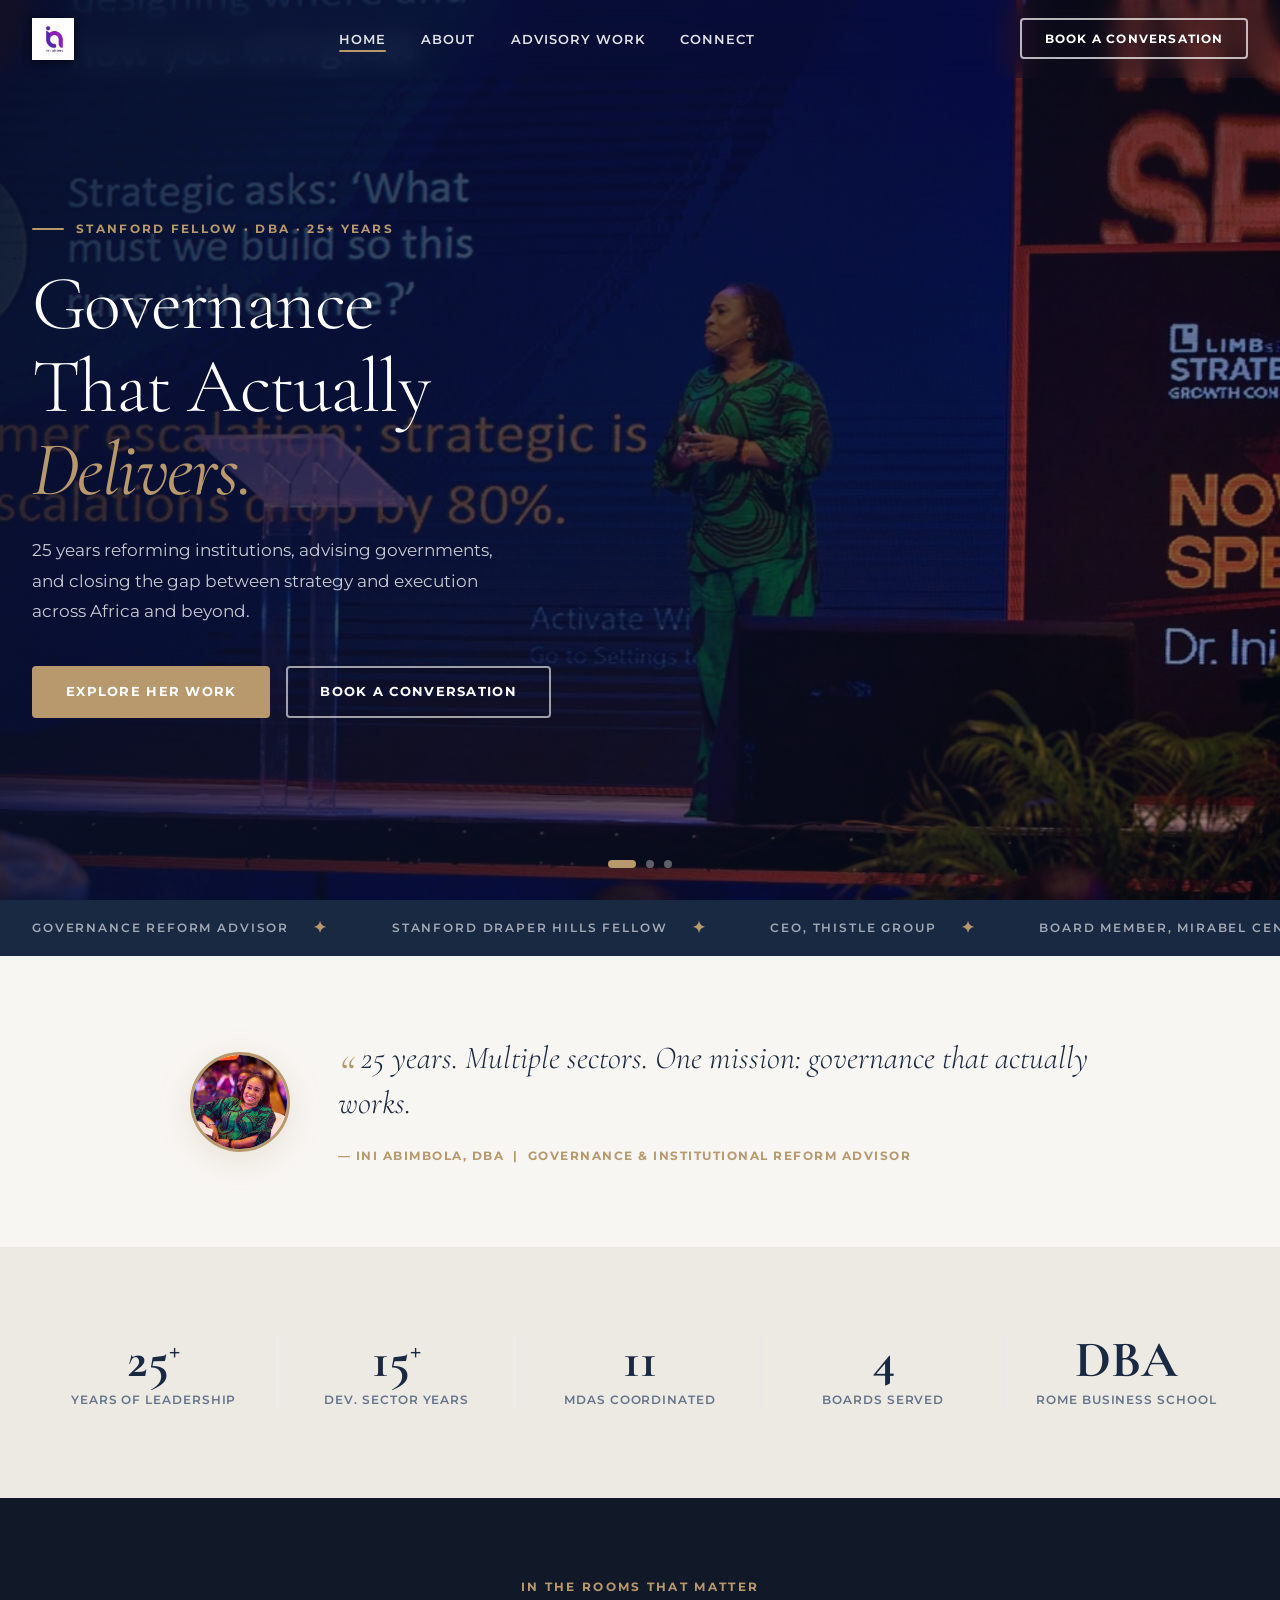
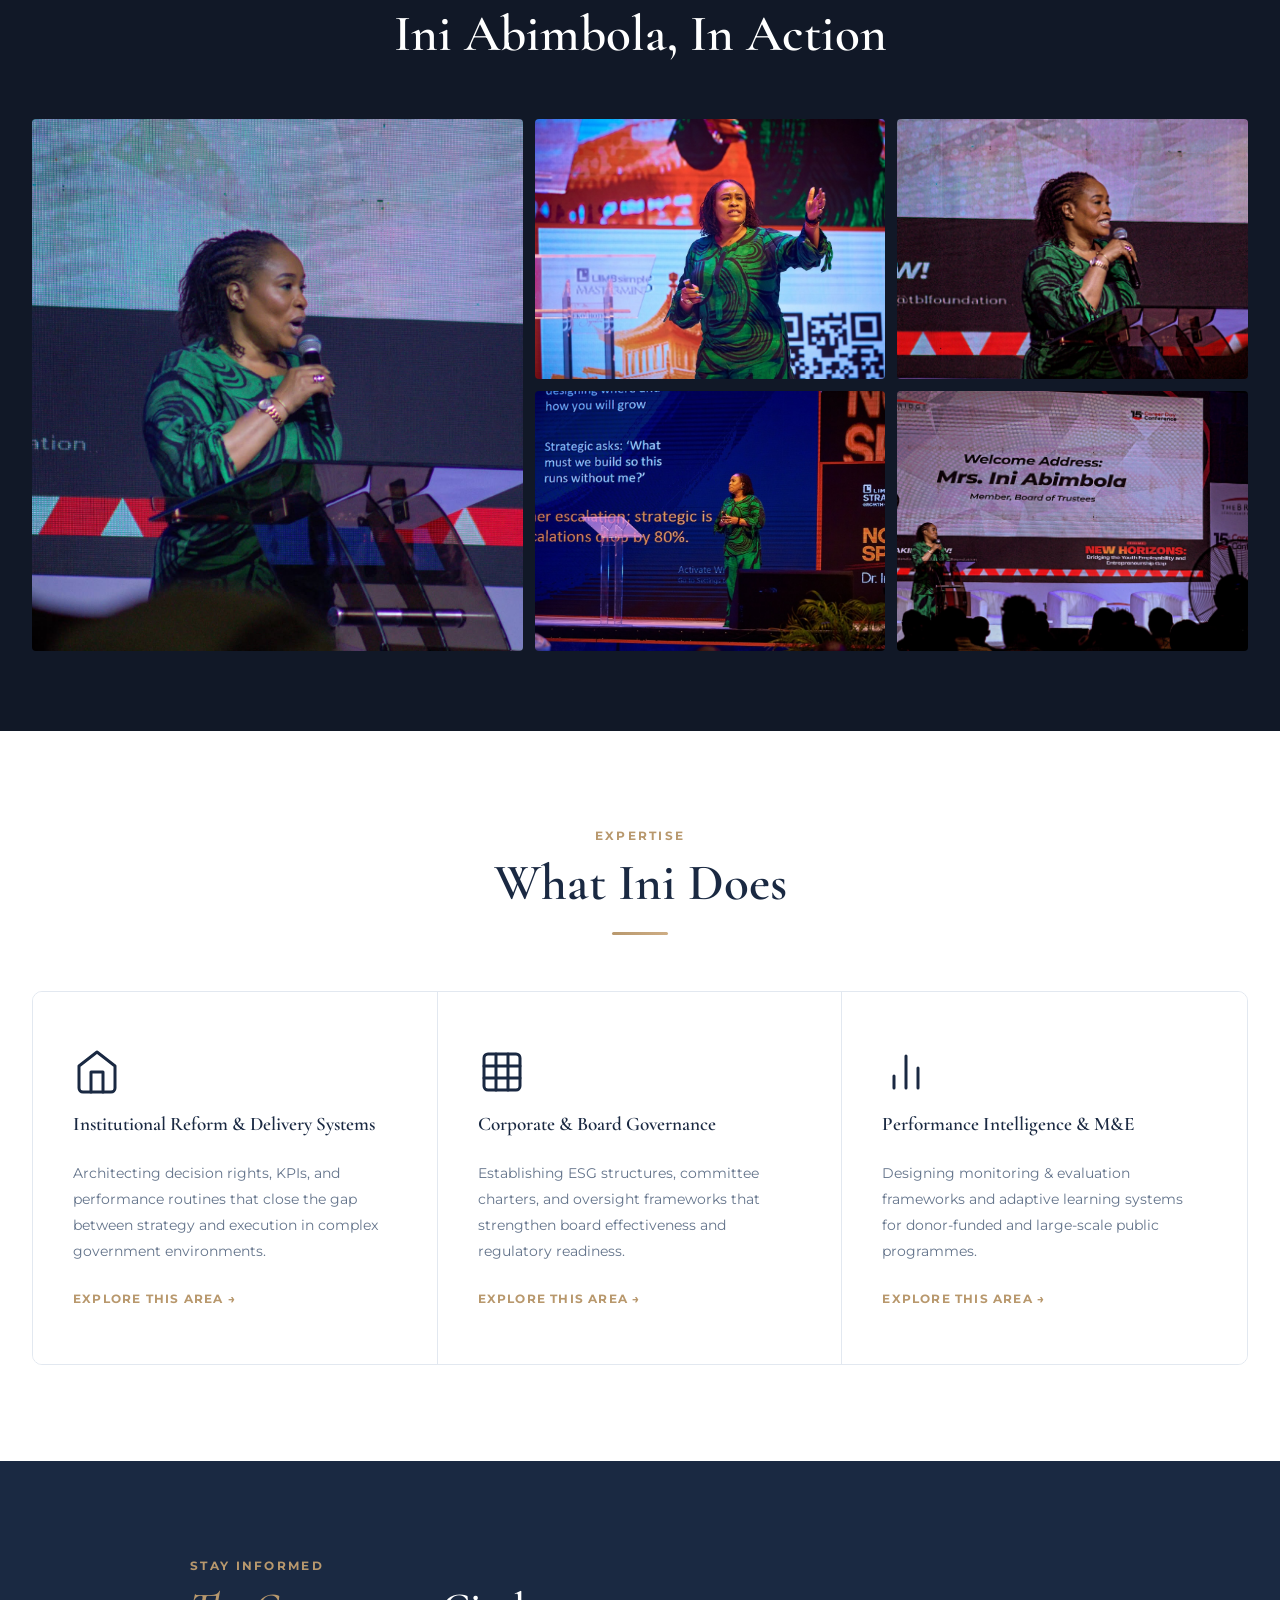
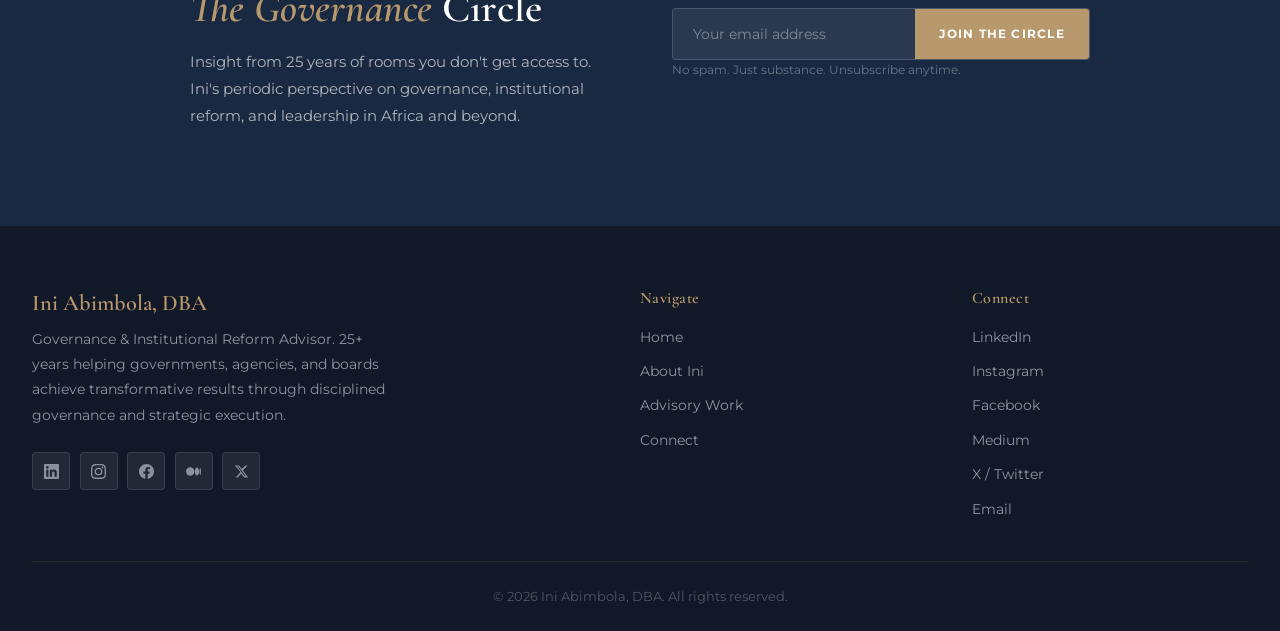
==== commit 1f98c1bc: "reformed the website to be multi paged" ====
--- a/index.html
+++ b/index.html
@@ -1,495 +1,256 @@
 <!DOCTYPE html>
 <html lang="en">
 <head>
-    <meta charset="UTF-8">
-    <meta name="viewport" content="width=device-width, initial-scale=1.0">
-    <meta name="description" content="Ini Abimbola, DBA - Nigerian governance reform advisor with 25+ years in public policy execution, institutional reforms, board governance, and ESG sustainability. Stanford Fellow, helping governments and agencies overcome execution barriers.">
-    <meta name="keywords" content="Ini Abimbola, Ini Abims, Ini Abimbola DBA, Mirabel Centre, Thistle Group, Ubong King, Ubong king foundation, Nigerian governance reform advisor, public policy execution, ESG sustainability, institutional reform Nigeria, board governance Nigeria, stakeholder engagement, strategy development, election oversight Nigeria">
-    <title>Ini Abimbola, DBA | Governance &amp; Institutional Reform Advisor</title>
-    <link rel="shortcut icon" href="./asset/logo11.png" type="image/x-icon">
-    <!-- Fonts -->
-    <link rel="preconnect" href="https://fonts.googleapis.com">
-    <link rel="preconnect" href="https://fonts.gstatic.com" crossorigin>
-    <link href="https://fonts.googleapis.com/css2?family=Cormorant+Garamond:ital,wght@0,300;0,400;0,600;0,700;1,300;1,400&family=Montserrat:wght@300;400;500;600;700&display=swap" rel="stylesheet">
-    <link rel="stylesheet" href="index.css">
+<meta charset="UTF-8">
+<meta name="viewport" content="width=device-width,initial-scale=1.0">
+<meta name="description" content="Ini Abimbola, DBA — Governance & Institutional Reform Advisor. 25+ years bridging strategy and execution for governments, agencies, and boards across Africa.">
+<title>Ini Abimbola, DBA | Governance Reform Advisor</title>
+<link rel="shortcut icon" href="./asset/Ini.webp">
+<link rel="preconnect" href="https://fonts.googleapis.com">
+<link rel="preconnect" href="https://fonts.gstatic.com" crossorigin>
+<link href="https://fonts.googleapis.com/css2?family=Cormorant+Garamond:ital,wght@0,300;0,400;0,600;0,700;1,300;1,400&family=Montserrat:wght@300;400;500;600;700&display=swap" rel="stylesheet">
+<link rel="stylesheet" href="index.css">
 </head>
 <body>
 
-    <!-- Header -->
-    <header id="header">
-        <nav>
-            <a href="#home" class="logo"><img src="asset/logo11.png" alt=""></a>
-            <ul class="nav-links" id="navLinks">
-                <li><a href="#home">Home</a></li>
-                <li><a href="#about">About</a></li>
-                <li><a href="#achievements">Achievements</a></li>
-                <li><a href="#what-i-do">Expertise</a></li>
-                <li><a href="#insights">Insights</a></li>
-                <li><a href="#contact">Contact</a></li>
-            </ul>
-            <div class="hamburger" id="hamburger" aria-label="Toggle menu" role="button" tabindex="0">
-                <span></span>
-                <span></span>
-                <span></span>
-            </div>
-        </nav>
-    </header>
-
-    <!-- Hero Section -->
-    <section id="home">
-        <div class="hero-content">
-            <div class="hero-text">
-                <p class="hero-eyebrow">Governance &amp; Institutional Reform Advisor</p>
-                <h1>Shaping Governance<br>for Impactful<br><em>Change</em></h1>
-                <p class="tagline">25+ Years in Public Service and Reform</p>
-                <p class="intro">I help governments, agencies, and boards overcome execution barriers for clearer accountability and results—bridging strategy and delivery through disciplined governance and credible stakeholder alignment.</p>
-                <div class="cta-buttons">
-                    <a href="#about" class="btn btn-primary">Discover Her Work</a>
-                    <a href="#contact" class="btn btn-secondary">Get in Touch</a>
-                </div>
-            </div>
-            <div class="hero-image">
-                <div class="profile-container">
-                    <div class="profile-accent-ring"></div>
-                    <div class="profile-frame">
-                        <img src="./ini-photos/ini-abimbola.png" alt="Ini Abimbola, DBA – Governance Reform Advisor" />
-                    </div>
-                    <div class="hero-badge">
-                        <span class="badge-icon">✦</span>
-                        <span class="badge-text">Stanford Fellow · 25+ Yrs</span>
-                    </div>
-                </div>
-            </div>
+<!-- HEADER -->
+<header id="header" class="hero-transparent">
+  <nav class="main-nav">
+    <a href="index.html" class="logo-link">
+      <img src="asset/logo11.png" alt="Ini Abimbola" class="logo-img">
+    </a>
+    <ul class="nav-links" id="navLinks">
+      <li><a href="index.html" class="active">Home</a></li>
+      <li><a href="about.html">About</a></li>
+      <li><a href="work.html">Advisory Work</a></li>
+      <li><a href="connect.html">Connect</a></li>
+    </ul>
+    <a href="connect.html" class="nav-cta">Book a Conversation</a>
+    <button class="hamburger" id="hamburger" aria-label="Toggle menu" aria-expanded="false">
+      <span></span><span></span><span></span>
+    </button>
+  </nav>
+</header>
+
+<!-- HERO SLIDER -->
+<section id="hero">
+  <div class="hero-slides">
+    <div class="hero-slide active" style="background-image:url('ini-photos/ini-on-stage.png')"></div>
+    <div class="hero-slide" style="background-image:url('ini-photos/ini-speaking.png')"></div>
+    <div class="hero-slide" style="background-image:url('ini-photos/ini-mic-up.jpg')"></div>
+  </div>
+  <div class="hero-overlay"></div>
+  <div class="hero-content">
+    <div class="hero-text">
+      <p class="hero-eyebrow">Stanford Fellow &middot; DBA &middot; 25+ Years</p>
+      <h1>Governance<br>That Actually<br><em>Delivers.</em></h1>
+      <p class="hero-sub">25 years reforming institutions, advising governments, and closing the gap between strategy and execution across Africa and beyond.</p>
+      <div class="hero-ctas">
+        <a href="work.html" class="btn btn-gold">Explore Her Work</a>
+        <a href="connect.html" class="btn btn-outline-white">Book a Conversation</a>
+      </div>
+    </div>
+  </div>
+  <div class="hero-indicators" id="heroIndicators"></div>
+</section>
+
+<!-- IDENTITY MARQUEE -->
+<div class="marquee-section" aria-hidden="true">
+  <div class="marquee-track" id="marqueeTrack">
+    <span class="marquee-item">Governance Reform Advisor <span class="marquee-dot">✦</span></span>
+    <span class="marquee-item">Stanford Draper Hills Fellow <span class="marquee-dot">✦</span></span>
+    <span class="marquee-item">CEO, Thistle Group <span class="marquee-dot">✦</span></span>
+    <span class="marquee-item">Board Member, Mirabel Centre <span class="marquee-dot">✦</span></span>
+    <span class="marquee-item">DBA – Rome Business School <span class="marquee-dot">✦</span></span>
+    <span class="marquee-item">Public Policy Expert <span class="marquee-dot">✦</span></span>
+    <span class="marquee-item">ESG &amp; Sustainability Strategist <span class="marquee-dot">✦</span></span>
+    <span class="marquee-item">Speaker &amp; Convener <span class="marquee-dot">✦</span></span>
+    <span class="marquee-item">Governance Reform Advisor <span class="marquee-dot">✦</span></span>
+    <span class="marquee-item">Stanford Draper Hills Fellow <span class="marquee-dot">✦</span></span>
+    <span class="marquee-item">CEO, Thistle Group <span class="marquee-dot">✦</span></span>
+    <span class="marquee-item">Board Member, Mirabel Centre <span class="marquee-dot">✦</span></span>
+    <span class="marquee-item">DBA – Rome Business School <span class="marquee-dot">✦</span></span>
+    <span class="marquee-item">Public Policy Expert <span class="marquee-dot">✦</span></span>
+    <span class="marquee-item">ESG &amp; Sustainability Strategist <span class="marquee-dot">✦</span></span>
+    <span class="marquee-item">Speaker &amp; Convener <span class="marquee-dot">✦</span></span>
+  </div>
+</div>
+
+<!-- PULL QUOTE -->
+<section class="pull-quote-section">
+  <div class="pull-quote-inner reveal">
+    <div class="pq-portrait">
+      <img src="ini-photos/ini-abimbola.png" alt="Ini Abimbola">
+    </div>
+    <div class="pq-text">
+      <blockquote>25 years. Multiple sectors. One mission: governance that actually works.</blockquote>
+      <span class="pq-attr">— Ini Abimbola, DBA &nbsp;|&nbsp; Governance &amp; Institutional Reform Advisor</span>
+    </div>
+  </div>
+</section>
+
+<!-- STATS BAR -->
+<section class="stats-section section-sm">
+  <div class="stats-grid">
+    <div class="stat-item reveal" data-delay="1">
+      <span class="stat-num">25<sup>+</sup></span>
+      <span class="stat-label">Years of Leadership</span>
+    </div>
+    <div class="stat-item reveal" data-delay="2">
+      <span class="stat-num">15<sup>+</sup></span>
+      <span class="stat-label">Dev. Sector Years</span>
+    </div>
+    <div class="stat-item reveal" data-delay="3">
+      <span class="stat-num">11</span>
+      <span class="stat-label">MDAs Coordinated</span>
+    </div>
+    <div class="stat-item reveal" data-delay="4">
+      <span class="stat-num">4</span>
+      <span class="stat-label">Boards Served</span>
+    </div>
+    <div class="stat-item reveal" data-delay="5">
+      <span class="stat-num">DBA</span>
+      <span class="stat-label">Rome Business School</span>
+    </div>
+  </div>
+</section>
+
+<!-- PHOTO MOSAIC -->
+<section class="mosaic-section section">
+  <div class="section-header reveal">
+    <span class="subtitle">In The Rooms That Matter</span>
+    <h2 style="color:var(--white)">Ini Abimbola, In Action</h2>
+  </div>
+  <div class="mosaic-grid">
+    <div class="mosaic-item reveal" data-delay="1">
+      <img src="ini-photos/ini-podium.png" alt="Ini Abimbola at a podium" loading="lazy">
+      <div class="mosaic-overlay"><span class="mosaic-caption">At the podium — governance in action</span></div>
+    </div>
+    <div class="mosaic-item reveal" data-delay="2">
+      <img src="ini-photos/ini-speaking.png" alt="Ini speaking" loading="lazy">
+      <div class="mosaic-overlay"><span class="mosaic-caption">Leading the discourse on reform</span></div>
+    </div>
+    <div class="mosaic-item reveal" data-delay="3">
+      <img src="ini-photos/ini-mic-up.jpg" alt="Ini at the mic" loading="lazy">
+      <div class="mosaic-overlay"><span class="mosaic-caption">Amplifying the governance conversation</span></div>
+    </div>
+    <div class="mosaic-item reveal" data-delay="2">
+      <img src="ini-photos/ini-on-stage.png" alt="Ini on stage" loading="lazy">
+      <div class="mosaic-overlay"><span class="mosaic-caption">On stage — thought leadership in practice</span></div>
+    </div>
+    <div class="mosaic-item reveal" data-delay="3">
+      <img src="ini-photos/ini-staged.jfif" alt="Ini at a staged event" loading="lazy">
+      <div class="mosaic-overlay"><span class="mosaic-caption">Building coalitions across sectors</span></div>
+    </div>
+  </div>
+</section>
+
+<!-- PILLAR TILES -->
+<section class="pillars-section section">
+  <div class="section-header reveal">
+    <span class="subtitle">Expertise</span>
+    <h2>What Ini Does</h2>
+    <div class="divider"></div>
+  </div>
+  <div class="pillars-grid">
+    <div class="pillar-tile reveal" data-delay="1">
+      <div class="pillar-icon">
+        <svg viewBox="0 0 24 24" fill="none" stroke="currentColor" stroke-width="1.5" stroke-linecap="round" stroke-linejoin="round"><path d="M3 9l9-7 9 7v11a2 2 0 01-2 2H5a2 2 0 01-2-2z"/><polyline points="9 22 9 12 15 12 15 22"/></svg>
+      </div>
+      <h3>Institutional Reform &amp; Delivery Systems</h3>
+      <p>Architecting decision rights, KPIs, and performance routines that close the gap between strategy and execution in complex government environments.</p>
+      <a href="work.html#reform" class="pillar-link">Explore this area →</a>
+    </div>
+    <div class="pillar-tile reveal" data-delay="2">
+      <div class="pillar-icon">
+        <svg viewBox="0 0 24 24" fill="none" stroke="currentColor" stroke-width="1.5" stroke-linecap="round" stroke-linejoin="round"><rect x="3" y="3" width="18" height="18" rx="2"/><line x1="3" y1="9" x2="21" y2="9"/><line x1="3" y1="15" x2="21" y2="15"/><line x1="9" y1="3" x2="9" y2="21"/><line x1="15" y1="3" x2="15" y2="21"/></svg>
+      </div>
+      <h3>Corporate &amp; Board Governance</h3>
+      <p>Establishing ESG structures, committee charters, and oversight frameworks that strengthen board effectiveness and regulatory readiness.</p>
+      <a href="work.html#governance" class="pillar-link">Explore this area →</a>
+    </div>
+    <div class="pillar-tile reveal" data-delay="3">
+      <div class="pillar-icon">
+        <svg viewBox="0 0 24 24" fill="none" stroke="currentColor" stroke-width="1.5" stroke-linecap="round" stroke-linejoin="round"><line x1="18" y1="20" x2="18" y2="10"/><line x1="12" y1="20" x2="12" y2="4"/><line x1="6" y1="20" x2="6" y2="14"/></svg>
+      </div>
+      <h3>Performance Intelligence &amp; M&amp;E</h3>
+      <p>Designing monitoring &amp; evaluation frameworks and adaptive learning systems for donor-funded and large-scale public programmes.</p>
+      <a href="work.html#performance" class="pillar-link">Explore this area →</a>
+    </div>
+  </div>
+</section>
+
+<!-- NEWSLETTER -->
+<section class="newsletter-section section">
+  <div class="newsletter-inner container">
+    <div class="nl-text reveal-left">
+      <span class="subtitle" style="color:var(--gold)">Stay Informed</span>
+      <h2 style="color:var(--white)"><em>The Governance</em> Circle</h2>
+      <p>Insight from 25 years of rooms you don't get access to. Ini's periodic perspective on governance, institutional reform, and leadership in Africa and beyond.</p>
+    </div>
+    <div class="nl-form-wrap reveal-right">
+      <form id="newsletterForm" novalidate>
+        <div class="nl-input-row">
+          <input class="nl-input" type="email" id="nlEmail" placeholder="Your email address" required autocomplete="email">
+          <button class="nl-btn" type="submit">Join the Circle</button>
         </div>
-
-        <!-- Hero stats bar -->
-        <div class="hero-stats">
-            <div class="stat-item">
-                <span class="stat-num">25<sup>+</sup></span>
-                <span class="stat-label">Years Experience</span>
-            </div>
-            <div class="stat-divider"></div>
-            <div class="stat-item">
-                <span class="stat-num">15<sup>+</sup></span>
-                <span class="stat-label">Dev. Sector Years</span>
-            </div>
-            <div class="stat-divider"></div>
-            <div class="stat-item">
-                <span class="stat-num">11</span>
-                <span class="stat-label">MDAs Coordinated</span>
-            </div>
-            <div class="stat-divider"></div>
-            <div class="stat-item">
-                <span class="stat-num">DBA</span>
-                <span class="stat-label">Rome Business School</span>
-            </div>
-        </div>
-    </section>
-
-    <!-- About Section -->
-    <section id="about">
-        <div class="section-header">
-            <p class="subtitle">Biography</p>
-            <h2>About Ini Abimbola</h2>
-            <div class="divider"></div>
-        </div>
-        <div class="about-content">
-            <div class="bio-text">
-                <p>I bring over <strong>25 years of leadership</strong> across public and private sectors, advising on institutional and development innovation, strategy development and deployment, public policy execution, stakeholder engagement, external/public relations, sustainability, ESG, and corporate/board governance—often in complex environments where delivery depends on disciplined governance and credible stakeholder alignment.</p>
-
-                <p>With <strong>15+ years in development sector program management</strong>, I specialize in innovation, Monitoring &amp; Evaluation (M&amp;E), and Results-Based Monitoring &amp; Evaluation (RBME). My expertise lies in helping governments, public agencies, international development agencies, not-for-profits, and corporate boards fix governance and execution breakdowns such as unclear decision rights, weak accountability, stakeholder gridlock, and failed strategies.</p>
-
-                <p>As a <strong>2008 Stanford Draper Hills Fellow</strong> and <strong>Founder/CEO of Thistle Group</strong> (consulting and gas interests), I serve on multiple boards including the Mirabel Centre, bringing deep expertise in Nigerian and state government reforms, election oversight (having managed district elections for fair outcomes), and global development initiatives.</p>
-
-                <p>I recently earned my <strong>DBA in Strategic Management from Rome Business School (2025)</strong>, further deepening my capacity to architect transformative solutions at the intersection of governance, strategy, and institutional performance.</p>
-            </div>
-
-            <!-- Timeline Carousel -->
-            <div class="timeline-carousel">
-                <h3>Career Timeline</h3>
-                <div class="carousel-container">
-                    <div class="carousel-track" id="timelineTrack">
-                        <div class="timeline-item">
-                            <p class="year">2025</p>
-                            <h3>Doctorate in Business Administration</h3>
-                            <p>Earned DBA in Strategic Management from Rome Business School, specializing in governance systems and institutional performance optimization.</p>
-                        </div>
-                        <div class="timeline-item">
-                            <p class="year">2008</p>
-                            <h3>Stanford Draper Hills Fellow</h3>
-                            <p>Selected as Stanford Draper Hills Fellow, focusing on democracy, development, and rule of law—strengthening capacity for governance reform and policy innovation.</p>
-                        </div>
-                        <div class="timeline-item">
-                            <p class="year">2000s – Present</p>
-                            <h3>Founder &amp; CEO, Thistle Group</h3>
-                            <p>Established and lead Thistle Group, providing strategic consulting on governance, institutional reform, and gas sector investments across Nigeria and West Africa.</p>
-                        </div>
-                        <div class="timeline-item">
-                            <p class="year">Present</p>
-                            <h3>Board Member &amp; Advisor</h3>
-                            <p>Serve on multiple boards including Mirabel Centre, advising on governance, sustainability/ESG frameworks, and strategic oversight for social impact organizations.</p>
-                        </div>
-                        <div class="timeline-item">
-                            <p class="year">Career Span</p>
-                            <h3>Election Management &amp; Democratic Oversight</h3>
-                            <p>Led district election management initiatives ensuring transparent, fair electoral outcomes—strengthening democratic processes and electoral integrity.</p>
-                        </div>
-                    </div>
-                </div>
-                <div class="carousel-controls">
-                    <button class="carousel-btn" id="prevTimeline" aria-label="Previous slide">
-                        <svg width="20" height="20" viewBox="0 0 24 24" fill="none" stroke="currentColor" stroke-width="2" stroke-linecap="round" stroke-linejoin="round"><polyline points="15 18 9 12 15 6"></polyline></svg>
-                        Prev
-                    </button>
-                    <button class="carousel-btn" id="nextTimeline" aria-label="Next slide">
-                        Next
-                        <svg width="20" height="20" viewBox="0 0 24 24" fill="none" stroke="currentColor" stroke-width="2" stroke-linecap="round" stroke-linejoin="round"><polyline points="9 18 15 12 9 6"></polyline></svg>
-                    </button>
-                </div>
-                <div class="carousel-indicators" id="timelineIndicators"></div>
-            </div>
-        </div>
-    </section>
-
-    <!-- Achievements Section -->
-    <section id="achievements">
-        <div class="section-header">
-            <!-- <p class="subtitle">Portfolio</p> -->
-            <h2>What I Have Done</h2>
-            <div class="divider"></div>
-        </div>
-        <div class="achievements-carousel">
-            <div class="carousel-container">
-                <div class="carousel-track" id="achievementsTrack">
-                    <div class="achievement-item">
-                        <div class="achievement-number">01</div>
-                        <h3>Regional Public Agency Transformation</h3>
-                        <ul>
-                            <li>Led comprehensive strategy overhaul for major regional public agency</li>
-                            <li>Delivered new operating roadmap and governance cadence (KPIs, decision rights, reporting)</li>
-                            <li>Improved delivery clarity and accountability across 10 departments</li>
-                            <li>Achieved measurable impact within 18 months</li>
-                        </ul>
-                    </div>
-                    <div class="achievement-item">
-                        <div class="achievement-number">02</div>
-                        <h3>State Government Communications Strategy</h3>
-                        <ul>
-                            <li>Designed and implemented development communications strategy</li>
-                            <li>Strengthened citizen trust and standardized messaging</li>
-                            <li>Coordinated across 11 Ministries, Departments &amp; Agencies (MDAs)</li>
-                            <li>Reached 18 local government areas with unified approach</li>
-                        </ul>
-                    </div>
-                    <div class="achievement-item">
-                        <div class="achievement-number">03</div>
-                        <h3>International Development M&amp;E Framework</h3>
-                        <ul>
-                            <li>Designed and implemented M&amp;E framework for nationwide funded project</li>
-                            <li>Integrated impact indicators across multiple regions</li>
-                            <li>Enabled real-time course correction and donor compliance</li>
-                            <li>Verified outcomes for high-level stakeholders with data-driven insights</li>
-                        </ul>
-                    </div>
-                    <div class="achievement-item">
-                        <div class="achievement-number">04</div>
-                        <h3>Corporate Board Sustainability Structure</h3>
-                        <ul>
-                            <li>Established board and management sustainability structure</li>
-                            <li>Developed Committee Charter, reporting lines, and ESG KPIs</li>
-                            <li>Improved regulatory readiness, auditability, and reporting quality</li>
-                            <li>Enhanced risk oversight and enabled funded sustainability strategy in 9 months</li>
-                        </ul>
-                    </div>
-                </div>
-            </div>
-            <div class="carousel-controls">
-                <button class="carousel-btn" id="prevAchievement" aria-label="Previous achievement">
-                    <svg width="20" height="20" viewBox="0 0 24 24" fill="none" stroke="currentColor" stroke-width="2" stroke-linecap="round" stroke-linejoin="round"><polyline points="15 18 9 12 15 6"></polyline></svg>
-                    Prev
-                </button>
-                <button class="carousel-btn" id="nextAchievement" aria-label="Next achievement">
-                    Next
-                    <svg width="20" height="20" viewBox="0 0 24 24" fill="none" stroke="currentColor" stroke-width="2" stroke-linecap="round" stroke-linejoin="round"><polyline points="9 18 15 12 9 6"></polyline></svg>
-                </button>
-            </div>
-            <div class="carousel-indicators" id="achievementIndicators"></div>
-        </div>
-    </section>
-
-    <!-- What I Do Section -->
-    <section id="what-i-do">
-        <div class="section-header">
-            <p class="subtitle">Expertise</p>
-            <h2>What I Do</h2>
-            <div class="divider"></div>
-        </div>
-        <div class="expertise-grid">
-            <div class="expertise-card">
-                <div class="expertise-icon">
-                    <svg viewBox="0 0 24 24" fill="none" stroke="currentColor" stroke-width="1.5" stroke-linecap="round" stroke-linejoin="round"><path d="M3 9l9-7 9 7v11a2 2 0 01-2 2H5a2 2 0 01-2-2z"/><polyline points="9 22 9 12 15 12 15 22"/></svg>
-                </div>
-                <h3>Institutional Reform &amp; Delivery Systems</h3>
-                <p>Architecting decision rights, KPIs, and innovation performance routines that bridge the gap between strategy and execution—ensuring clarity, accountability, and results in complex organizational environments.</p>
-            </div>
-            <div class="expertise-card">
-                <div class="expertise-icon">
-                    <svg viewBox="0 0 24 24" fill="none" stroke="currentColor" stroke-width="1.5" stroke-linecap="round" stroke-linejoin="round"><line x1="18" y1="20" x2="18" y2="10"/><line x1="12" y1="20" x2="12" y2="4"/><line x1="6" y1="20" x2="6" y2="14"/></svg>
-                </div>
-                <h3>Performance Intelligence &amp; M&amp;E</h3>
-                <p>Designing M&amp;E frameworks, impact measurement systems, and adaptive learning loops for donor-funded and large-scale public projects—transforming data into actionable insights for continuous improvement.</p>
-            </div>
-            <div class="expertise-card">
-                <div class="expertise-icon">
-                    <svg viewBox="0 0 24 24" fill="none" stroke="currentColor" stroke-width="1.5" stroke-linecap="round" stroke-linejoin="round"><polygon points="12 2 15.09 8.26 22 9.27 17 14.14 18.18 21.02 12 17.77 5.82 21.02 7 14.14 2 9.27 8.91 8.26 12 2"/></svg>
-                </div>
-                <h3>Public Policy &amp; Strategy Execution</h3>
-                <p>Navigating high-stakes stakeholder environments through credible, transparent performance and report tracking—ensuring policy initiatives translate into tangible outcomes with sustained political and public support.</p>
-            </div>
-            <div class="expertise-card">
-                <div class="expertise-icon">
-                    <svg viewBox="0 0 24 24" fill="none" stroke="currentColor" stroke-width="1.5" stroke-linecap="round" stroke-linejoin="round"><rect x="3" y="3" width="18" height="18" rx="2" ry="2"/><line x1="3" y1="9" x2="21" y2="9"/><line x1="3" y1="15" x2="21" y2="15"/><line x1="9" y1="3" x2="9" y2="21"/><line x1="15" y1="3" x2="15" y2="21"/></svg>
-                </div>
-                <h3>Corporate &amp; Board Governance</h3>
-                <p>Establishing sustainability and ESG structures, committee charters, reporting frameworks, and oversight routines that strengthen board effectiveness, regulatory compliance, and long-term organizational resilience.</p>
-            </div>
-        </div>
-
-        <!-- Top Skills -->
-        <div class="section-header skills-section-header">
-            <p class="subtitle">Core Competencies</p>
-            <h2>Top Skills</h2>
-        </div>
-        <div class="skills-highlight">
-            <div class="skill-badge">
-                <svg class="skill-icon" viewBox="0 0 24 24" fill="none" stroke="currentColor" stroke-width="1.5"><path d="M21 16V8a2 2 0 00-1-1.73l-7-4a2 2 0 00-2 0l-7 4A2 2 0 003 8v8a2 2 0 001 1.73l7 4a2 2 0 002 0l7-4A2 2 0 0021 16z"/></svg>
-                Strategic Planning
-            </div>
-            <div class="skill-badge">
-                <svg class="skill-icon" viewBox="0 0 24 24" fill="none" stroke="currentColor" stroke-width="1.5"><rect x="3" y="4" width="18" height="18" rx="2" ry="2"/><line x1="16" y1="2" x2="16" y2="6"/><line x1="8" y1="2" x2="8" y2="6"/><line x1="3" y1="10" x2="21" y2="10"/></svg>
-                Project Management
-            </div>
-            <div class="skill-badge">
-                <svg class="skill-icon" viewBox="0 0 24 24" fill="none" stroke="currentColor" stroke-width="1.5"><path d="M17 21v-2a4 4 0 00-4-4H5a4 4 0 00-4 4v2"/><circle cx="9" cy="7" r="4"/><path d="M23 21v-2a4 4 0 00-3-3.87"/><path d="M16 3.13a4 4 0 010 7.75"/></svg>
-                Executive Management
-            </div>
-            <div class="skill-badge">
-                <svg class="skill-icon" viewBox="0 0 24 24" fill="none" stroke="currentColor" stroke-width="1.5"><path d="M20.84 4.61a5.5 5.5 0 00-7.78 0L12 5.67l-1.06-1.06a5.5 5.5 0 00-7.78 7.78l1.06 1.06L12 21.23l7.78-7.78 1.06-1.06a5.5 5.5 0 000-7.78z"/></svg>
-                Negotiation
-            </div>
-        </div>
-    </section>
-
-    <!-- Insights Section -->
-    <section id="insights">
-        <div class="section-header">
-            <p class="subtitle">Thought Leadership</p>
-            <h2>Insights &amp; Perspectives</h2>
-            <div class="divider"></div>
-        </div>
-        <div class="insights-grid">
-            <div class="insight-card">
-                <div class="insight-tag">Public Policy</div>
-                <h3>My Views on Public Service: Enhancing Democratic Processes</h3>
-                <p>Democratic governance thrives on clear accountability, transparent decision-making, and responsive institutions. Drawing from decades of experience managing elections and advising governments, I believe the key to strengthening democratic processes lies in building systems that clarify decision rights, establish credible performance metrics, and foster genuine stakeholder engagement. When citizens trust that their voices matter and see tangible results from governance, democracy flourishes.</p>
-                <div class="insight-meta">
-                    <span class="insight-status">Coming Soon</span>
-                    <span class="insight-dot">·</span>
-                    <span>Public Policy</span>
-                </div>
-            </div>
-            <div class="insight-card">
-                <div class="insight-tag">Institutional Reform</div>
-                <h3>Bridging Strategy and Execution: Lessons from Nigerian Governance Reform</h3>
-                <p>The gap between strategic vision and operational delivery remains one of the most persistent challenges in public sector transformation. Through my work with state governments and regional agencies across Nigeria, I've witnessed how unclear decision rights and weak accountability mechanisms undermine even the most well-intentioned policies. This piece explores practical frameworks for closing this gap and ensuring strategies translate into measurable, sustainable impact.</p>
-                <div class="insight-meta">
-                    <span class="insight-status">Coming Soon</span>
-                    <span class="insight-dot">·</span>
-                    <span>Institutional Reform</span>
-                </div>
-            </div>
-        </div>
-    </section>
-
-    <!-- Contact Section -->
-    <section id="contact">
-        <div class="section-header">
-            <p class="subtitle">Get in Touch</p>
-            <h2>Let's Connect</h2>
-            <div class="divider"></div>
-        </div>
-        <div class="contact-content">
-            <div class="contact-info">
-                <h3>Ready to Transform Your Governance?</h3>
-                <p>Whether you're a government agency seeking to strengthen institutional performance, a corporate board looking to enhance ESG oversight, or an international development organization aiming to improve M&amp;E systems—I'd be delighted to explore how we can work together.</p>
-
-                <div class="contact-details">
-                    <!-- Email item with SVG icon -->
-                    <div class="contact-item">
-                        <div class="contact-icon-wrap">
-                            <svg xmlns="http://www.w3.org/2000/svg" viewBox="0 0 24 24" fill="none" stroke="currentColor" stroke-width="1.8" stroke-linecap="round" stroke-linejoin="round" aria-hidden="true">
-                                <rect x="2" y="4" width="20" height="16" rx="3" ry="3"/>
-                                <polyline points="2,4 12,13 22,4"/>
-                            </svg>
-                        </div>
-                        <div class="contact-item-text">
-                            <span class="contact-item-label">Email</span>
-                            <a href="mailto:contact@iniabimbola.com">contact@iniabimbola.com</a>
-                        </div>
-                    </div>
-
-                    <!-- Location item with SVG icon -->
-                    <div class="contact-item">
-                        <div class="contact-icon-wrap">
-                            <svg xmlns="http://www.w3.org/2000/svg" viewBox="0 0 24 24" fill="none" stroke="currentColor" stroke-width="1.8" stroke-linecap="round" stroke-linejoin="round" aria-hidden="true">
-                                <path d="M21 10c0 7-9 13-9 13s-9-6-9-13a9 9 0 0118 0z"/>
-                                <circle cx="12" cy="10" r="3"/>
-                            </svg>
-                        </div>
-                        <div class="contact-item-text">
-                            <span class="contact-item-label">Location</span>
-                            <span>Lagos, Nigeria</span>
-                        </div>
-                    </div>
-                </div>
-
-                <!-- Social links with tooltips -->
-                <div class="social-links" role="list">
-
-                    <!-- LinkedIn with tooltip -->
-                    <div class="social-link-wrapper" role="listitem">
-                        <a href="https://www.linkedin.com/in/iniabimbola" target="_blank" rel="noopener noreferrer" class="social-link" aria-label="LinkedIn Profile" id="social-linkedin">
-                            <svg xmlns="http://www.w3.org/2000/svg" viewBox="0 0 24 24" aria-hidden="true">
-                                <path d="M20.447 20.452h-3.554v-5.569c0-1.328-.027-3.037-1.852-3.037-1.853 0-2.136 1.445-2.136 2.939v5.667H9.351V9h3.414v1.561h.046c.477-.9 1.637-1.85 3.37-1.85 3.601 0 4.267 2.37 4.267 5.455v6.286zM5.337 7.433a2.062 2.062 0 01-2.063-2.065 2.064 2.064 0 112.063 2.065zm1.782 13.019H3.555V9h3.564v11.452zM22.225 0H1.771C.792 0 0 .774 0 1.729v20.542C0 23.227.792 24 1.771 24h20.451C23.2 24 24 23.227 24 22.271V1.729C24 .774 23.2 0 22.222 0h.003z"/>
-                            </svg>
-                        </a>
-                        <div class="social-tooltip" id="tooltip-linkedin">
-                            <div class="tooltip-header">
-                                <svg xmlns="http://www.w3.org/2000/svg" viewBox="0 0 24 24" class="tooltip-icon"><path d="M20.447 20.452h-3.554v-5.569c0-1.328-.027-3.037-1.852-3.037-1.853 0-2.136 1.445-2.136 2.939v5.667H9.351V9h3.414v1.561h.046c.477-.9 1.637-1.85 3.37-1.85 3.601 0 4.267 2.37 4.267 5.455v6.286zM5.337 7.433a2.062 2.062 0 01-2.063-2.065 2.064 2.064 0 112.063 2.065zm1.782 13.019H3.555V9h3.564v11.452zM22.225 0H1.771C.792 0 0 .774 0 1.729v20.542C0 23.227.792 24 1.771 24h20.451C23.2 24 24 23.227 24 22.271V1.729C24 .774 23.2 0 22.222 0h.003z"/></svg>
-                                <span>LinkedIn</span>
-                            </div>
-                            <p>Connect professionally &amp; explore my governance work</p>
-                            <a href="https://www.linkedin.com/in/iniabimbola" target="_blank" rel="noopener noreferrer" class="tooltip-cta">View Profile →</a>
-                        </div>
-                    </div>
-
-                    <!-- Instagram with tooltip -->
-                    <div class="social-link-wrapper" role="listitem">
-                        <a href="https://www.instagram.com/officialiniabims" target="_blank" rel="noopener noreferrer" class="social-link" aria-label="Instagram Profile" id="social-instagram">
-                            <svg xmlns="http://www.w3.org/2000/svg" viewBox="0 0 24 24" aria-hidden="true">
-                                <path d="M12 2.163c3.204 0 3.584.012 4.85.07 3.252.148 4.771 1.691 4.919 4.919.058 1.265.069 1.645.069 4.849 0 3.205-.012 3.584-.069 4.849-.149 3.225-1.664 4.771-4.919 4.919-1.266.058-1.644.07-4.85.07-3.204 0-3.584-.012-4.849-.07-3.26-.149-4.771-1.699-4.919-4.92-.058-1.265-.07-1.644-.07-4.849 0-3.204.013-3.583.07-4.849.149-3.227 1.664-4.771 4.919-4.919 1.266-.057 1.645-.069 4.849-.069zM12 0C8.741 0 8.333.014 7.053.072 2.695.272.273 2.69.073 7.052.014 8.333 0 8.741 0 12c0 3.259.014 3.668.072 4.948.2 4.358 2.618 6.78 6.98 6.98C8.333 23.986 8.741 24 12 24c3.259 0 3.668-.014 4.948-.072 4.354-.2 6.782-2.618 6.979-6.98.059-1.28.073-1.689.073-4.948 0-3.259-.014-3.667-.072-4.947-.196-4.354-2.617-6.78-6.979-6.98C15.668.014 15.259 0 12 0zm0 5.838a6.162 6.162 0 100 12.324 6.162 6.162 0 000-12.324zM12 16a4 4 0 110-8 4 4 0 010 8zm6.406-11.845a1.44 1.44 0 100 2.881 1.44 1.44 0 000-2.881z"/>
-                            </svg>
-                        </a>
-                        <div class="social-tooltip" id="tooltip-instagram">
-                            <div class="tooltip-header">
-                                <svg xmlns="http://www.w3.org/2000/svg" viewBox="0 0 24 24" class="tooltip-icon"><path d="M12 2.163c3.204 0 3.584.012 4.85.07 3.252.148 4.771 1.691 4.919 4.919.058 1.265.069 1.645.069 4.849 0 3.205-.012 3.584-.069 4.849-.149 3.225-1.664 4.771-4.919 4.919-1.266.058-1.644.07-4.85.07-3.204 0-3.584-.012-4.849-.07-3.26-.149-4.771-1.699-4.919-4.92-.058-1.265-.07-1.644-.07-4.849 0-3.204.013-3.583.07-4.849.149-3.227 1.664-4.771 4.919-4.919 1.266-.057 1.645-.069 4.849-.069zM12 0C8.741 0 8.333.014 7.053.072 2.695.272.273 2.69.073 7.052.014 8.333 0 8.741 0 12c0 3.259.014 3.668.072 4.948.2 4.358 2.618 6.78 6.98 6.98C8.333 23.986 8.741 24 12 24c3.259 0 3.668-.014 4.948-.072 4.354-.2 6.782-2.618 6.979-6.98.059-1.28.073-1.689.073-4.948 0-3.259-.014-3.667-.072-4.947-.196-4.354-2.617-6.78-6.979-6.98C15.668.014 15.259 0 12 0zm0 5.838a6.162 6.162 0 100 12.324 6.162 6.162 0 000-12.324zM12 16a4 4 0 110-8 4 4 0 010 8zm6.406-11.845a1.44 1.44 0 100 2.881 1.44 1.44 0 000-2.881z"/></svg>
-                                <span>Instagram</span>
-                            </div>
-                            <p>Follow for governance insights &amp; behind-the-scenes moments</p>
-                            <a href="https://www.instagram.com/officialiniabims" target="_blank" rel="noopener noreferrer" class="tooltip-cta">Follow @officialiniabims →</a>
-                        </div>
-                    </div>
-
-                </div>
-            </div>
-
-            <div class="contact-form">
-                <form id="contactForm" novalidate>
-                    <div class="form-group">
-                        <label for="name">Full Name <span class="required">*</span></label>
-                        <input type="text" id="name" name="name" placeholder="Your full name" required autocomplete="name">
-                        <span class="error-message" role="alert">Please enter your name</span>
-                    </div>
-                    <div class="form-group">
-                        <label for="email">Email Address <span class="required">*</span></label>
-                        <input type="email" id="email" name="email" placeholder="your@email.com" required autocomplete="email">
-                        <span class="error-message" role="alert">Please enter a valid email</span>
-                    </div>
-                    <div class="form-group">
-                        <label for="message">Message <span class="required">*</span></label>
-                        <textarea id="message" name="message" placeholder="Tell me how I can help…" required></textarea>
-                        <span class="error-message" role="alert">Please enter your message</span>
-                    </div>
-                    <button type="submit" class="submit-btn" id="submitBtn">
-                        <span class="btn-text">Send Message</span>
-                        <svg class="btn-arrow" viewBox="0 0 24 24" fill="none" stroke="currentColor" stroke-width="2" stroke-linecap="round" stroke-linejoin="round" aria-hidden="true"><line x1="5" y1="12" x2="19" y2="12"/><polyline points="12 5 19 12 12 19"/></svg>
-                    </button>
-                </form>
-            </div>
-        </div>
-    </section>
-
-    <!-- Footer -->
-    <footer>
-        <div class="footer-content">
-            <div class="footer-about">
-                <h3>Ini Abimbola, DBA</h3>
-                <p>Ini Abimbola A.K.A Ini Abims, is a Governance &amp; Institutional Reform Advisor with 25+ years of experience helping governments, agencies, and boards achieve transformative results through disciplined governance and strategic execution.</p>
-                <!-- Footer Social Icons -->
-                <div class="footer-socials">
-                    <!-- LinkedIn -->
-                    <a href="https://www.linkedin.com/in/iniabimbola" target="_blank" rel="noopener noreferrer" class="footer-social-link" aria-label="LinkedIn">
-                        <svg xmlns="http://www.w3.org/2000/svg" viewBox="0 0 24 24" aria-hidden="true">
-                            <path d="M20.447 20.452h-3.554v-5.569c0-1.328-.027-3.037-1.852-3.037-1.853 0-2.136 1.445-2.136 2.939v5.667H9.351V9h3.414v1.561h.046c.477-.9 1.637-1.85 3.37-1.85 3.601 0 4.267 2.37 4.267 5.455v6.286zM5.337 7.433a2.062 2.062 0 01-2.063-2.065 2.064 2.064 0 112.063 2.065zm1.782 13.019H3.555V9h3.564v11.452zM22.225 0H1.771C.792 0 0 .774 0 1.729v20.542C0 23.227.792 24 1.771 24h20.451C23.2 24 24 23.227 24 22.271V1.729C24 .774 23.2 0 22.222 0h.003z"/>
-                        </svg>
-                    </a>
-                    <!-- Instagram -->
-                    <a href="https://www.instagram.com/officialiniabims" target="_blank" rel="noopener noreferrer" class="footer-social-link" aria-label="Instagram">
-                        <svg xmlns="http://www.w3.org/2000/svg" viewBox="0 0 24 24" aria-hidden="true">
-                            <path d="M12 2.163c3.204 0 3.584.012 4.85.07 3.252.148 4.771 1.691 4.919 4.919.058 1.265.069 1.645.069 4.849 0 3.205-.012 3.584-.069 4.849-.149 3.225-1.664 4.771-4.919 4.919-1.266.058-1.644.07-4.85.07-3.204 0-3.584-.012-4.849-.07-3.26-.149-4.771-1.699-4.919-4.92-.058-1.265-.07-1.644-.07-4.849 0-3.204.013-3.583.07-4.849.149-3.227 1.664-4.771 4.919-4.919 1.266-.057 1.645-.069 4.849-.069zM12 0C8.741 0 8.333.014 7.053.072 2.695.272.273 2.69.073 7.052.014 8.333 0 8.741 0 12c0 3.259.014 3.668.072 4.948.2 4.358 2.618 6.78 6.98 6.98C8.333 23.986 8.741 24 12 24c3.259 0 3.668-.014 4.948-.072 4.354-.2 6.782-2.618 6.979-6.98.059-1.28.073-1.689.073-4.948 0-3.259-.014-3.667-.072-4.947-.196-4.354-2.617-6.78-6.979-6.98C15.668.014 15.259 0 12 0zm0 5.838a6.162 6.162 0 100 12.324 6.162 6.162 0 000-12.324zM12 16a4 4 0 110-8 4 4 0 010 8zm6.406-11.845a1.44 1.44 0 100 2.881 1.44 1.44 0 000-2.881z"/>
-                        </svg>
-                    </a>
-                    <!-- Facebook -->
-                    <a href="https://www.facebook.com/iniabimbola" target="_blank" rel="noopener noreferrer" class="footer-social-link" aria-label="Facebook">
-                        <svg xmlns="http://www.w3.org/2000/svg" viewBox="0 0 24 24" aria-hidden="true">
-                            <path d="M24 12.073c0-6.627-5.373-12-12-12s-12 5.373-12 12c0 5.99 4.388 10.954 10.125 11.854v-8.385H7.078v-3.47h3.047V9.43c0-3.007 1.792-4.669 4.533-4.669 1.312 0 2.686.235 2.686.235v2.953H15.83c-1.491 0-1.956.925-1.956 1.874v2.25h3.328l-.532 3.47h-2.796v8.385C19.612 23.027 24 18.062 24 12.073z"/>
-                        </svg>
-                    </a>
-                    <!-- Medium -->
-                    <a href="https://medium.com/@iniabimbola" target="_blank" rel="noopener noreferrer" class="footer-social-link" aria-label="Medium">
-                        <svg xmlns="http://www.w3.org/2000/svg" viewBox="0 0 24 24" aria-hidden="true">
-                            <path d="M13.54 12a6.8 6.8 0 01-6.77 6.82A6.8 6.8 0 010 12a6.8 6.8 0 016.77-6.82A6.8 6.8 0 0113.54 12zM20.96 12c0 3.54-1.51 6.42-3.38 6.42-1.87 0-3.39-2.88-3.39-6.42s1.52-6.42 3.39-6.42 3.38 2.88 3.38 6.42M24 12c0 3.17-.53 5.75-1.19 5.75-.66 0-1.19-2.58-1.19-5.75s.53-5.75 1.19-5.75C23.47 6.25 24 8.83 24 12z"/>
-                        </svg>
-                    </a>
-                    <!-- X (Twitter) -->
-                    <a href="https://x.com/iniabimbola" target="_blank" rel="noopener noreferrer" class="footer-social-link" aria-label="X (formerly Twitter)">
-                        <svg xmlns="http://www.w3.org/2000/svg" viewBox="0 0 24 24" aria-hidden="true">
-                            <path d="M18.244 2.25h3.308l-7.227 8.26 8.502 11.24H16.17l-4.714-6.231-5.402 6.231H2.746l7.728-8.835L1.254 2.25H8.08l4.259 5.63 5.905-5.63zm-1.161 17.52h1.833L7.084 4.126H5.117z"/>
-                        </svg>
-                    </a>
-                </div>
-            </div>
-
-            <div class="footer-links">
-                <h4>Quick Links</h4>
-                <ul>
-                    <li><a href="#home">Home</a></li>
-                    <li><a href="#about">About</a></li>
-                    <li><a href="#achievements">Achievements</a></li>
-                    <li><a href="#what-i-do">Expertise</a></li>
-                    <li><a href="#contact">Contact</a></li>
-                </ul>
-            </div>
-
-            <div class="footer-links">
-                <h4>Connect</h4>
-                <ul>
-                    <li><a href="https://www.linkedin.com/in/iniabimbola" target="_blank" rel="noopener noreferrer">LinkedIn</a></li>
-                    <li><a href="https://www.instagram.com/officialiniabims" target="_blank" rel="noopener noreferrer">Instagram</a></li>
-                    <li><a href="https://www.facebook.com/iniabimbola" target="_blank" rel="noopener noreferrer">Facebook</a></li>
-                    <li><a href="https://medium.com/@iniabimbola" target="_blank" rel="noopener noreferrer">Medium</a></li>
-                    <li><a href="https://x.com/iniabimbola" target="_blank" rel="noopener noreferrer">X / Twitter</a></li>
-                    <li><a href="mailto:contact@iniabimbola.com">Email</a></li>
-                </ul>
-            </div>
-        </div>
-
-        <div class="footer-bottom">
-            <p>&copy; 2026 Ini Abimbola, DBA. All rights reserved.</p>
-        </div>
-    </footer>
-
-    <!-- JavaScript -->
-    <script src="home.js"></script>
+        <p class="nl-note">No spam. Just substance. Unsubscribe anytime.</p>
+      </form>
+      <p class="nl-success" id="nlSuccess">✓ You're in. Welcome to the Governance Circle.</p>
+    </div>
+  </div>
+</section>
+
+<!-- FOOTER -->
+<footer>
+  <div class="footer-grid">
+    <div class="footer-brand">
+      <h3>Ini Abimbola, DBA</h3>
+      <p>Governance &amp; Institutional Reform Advisor. 25+ years helping governments, agencies, and boards achieve transformative results through disciplined governance and strategic execution.</p>
+      <div class="footer-socials">
+        <a href="https://www.linkedin.com/in/iniabimbola" target="_blank" rel="noopener" class="footer-social" aria-label="LinkedIn">
+          <svg viewBox="0 0 24 24"><path d="M20.447 20.452h-3.554v-5.569c0-1.328-.027-3.037-1.852-3.037-1.853 0-2.136 1.445-2.136 2.939v5.667H9.351V9h3.414v1.561h.046c.477-.9 1.637-1.85 3.37-1.85 3.601 0 4.267 2.37 4.267 5.455v6.286zM5.337 7.433a2.062 2.062 0 01-2.063-2.065 2.064 2.064 0 112.063 2.065zm1.782 13.019H3.555V9h3.564v11.452zM22.225 0H1.771C.792 0 0 .774 0 1.729v20.542C0 23.227.792 24 1.771 24h20.451C23.2 24 24 23.227 24 22.271V1.729C24 .774 23.2 0 22.222 0h.003z"/></svg>
+        </a>
+        <a href="https://www.instagram.com/officialiniabims" target="_blank" rel="noopener" class="footer-social" aria-label="Instagram">
+          <svg viewBox="0 0 24 24"><path d="M12 2.163c3.204 0 3.584.012 4.85.07 3.252.148 4.771 1.691 4.919 4.919.058 1.265.069 1.645.069 4.849 0 3.205-.012 3.584-.069 4.849-.149 3.225-1.664 4.771-4.919 4.919-1.266.058-1.644.07-4.85.07-3.204 0-3.584-.012-4.849-.07-3.26-.149-4.771-1.699-4.919-4.92-.058-1.265-.07-1.644-.07-4.849 0-3.204.013-3.583.07-4.849.149-3.227 1.664-4.771 4.919-4.919 1.266-.057 1.645-.069 4.849-.069zM12 0C8.741 0 8.333.014 7.053.072 2.695.272.273 2.69.073 7.052.014 8.333 0 8.741 0 12c0 3.259.014 3.668.072 4.948.2 4.358 2.618 6.78 6.98 6.98C8.333 23.986 8.741 24 12 24c3.259 0 3.668-.014 4.948-.072 4.354-.2 6.782-2.618 6.979-6.98.059-1.28.073-1.689.073-4.948 0-3.259-.014-3.667-.072-4.947-.196-4.354-2.617-6.78-6.979-6.98C15.668.014 15.259 0 12 0zm0 5.838a6.162 6.162 0 100 12.324 6.162 6.162 0 000-12.324zM12 16a4 4 0 110-8 4 4 0 010 8zm6.406-11.845a1.44 1.44 0 100 2.881 1.44 1.44 0 000-2.881z"/></svg>
+        </a>
+        <a href="https://www.facebook.com/iniabimbola" target="_blank" rel="noopener" class="footer-social" aria-label="Facebook">
+          <svg viewBox="0 0 24 24"><path d="M24 12.073c0-6.627-5.373-12-12-12s-12 5.373-12 12c0 5.99 4.388 10.954 10.125 11.854v-8.385H7.078v-3.47h3.047V9.43c0-3.007 1.792-4.669 4.533-4.669 1.312 0 2.686.235 2.686.235v2.953H15.83c-1.491 0-1.956.925-1.956 1.874v2.25h3.328l-.532 3.47h-2.796v8.385C19.612 23.027 24 18.062 24 12.073z"/></svg>
+        </a>
+        <a href="https://medium.com/@iniabimbola" target="_blank" rel="noopener" class="footer-social" aria-label="Medium">
+          <svg viewBox="0 0 24 24"><path d="M13.54 12a6.8 6.8 0 01-6.77 6.82A6.8 6.8 0 010 12a6.8 6.8 0 016.77-6.82A6.8 6.8 0 0113.54 12zM20.96 12c0 3.54-1.51 6.42-3.38 6.42-1.87 0-3.39-2.88-3.39-6.42s1.52-6.42 3.39-6.42 3.38 2.88 3.38 6.42M24 12c0 3.17-.53 5.75-1.19 5.75-.66 0-1.19-2.58-1.19-5.75s.53-5.75 1.19-5.75C23.47 6.25 24 8.83 24 12z"/></svg>
+        </a>
+        <a href="https://x.com/iniabimbola" target="_blank" rel="noopener" class="footer-social" aria-label="X">
+          <svg viewBox="0 0 24 24"><path d="M18.244 2.25h3.308l-7.227 8.26 8.502 11.24H16.17l-4.714-6.231-5.402 6.231H2.746l7.728-8.835L1.254 2.25H8.08l4.259 5.63 5.905-5.63zm-1.161 17.52h1.833L7.084 4.126H5.117z"/></svg>
+        </a>
+      </div>
+    </div>
+    <div class="footer-col">
+      <h4>Navigate</h4>
+      <ul>
+        <li><a href="index.html">Home</a></li>
+        <li><a href="about.html">About Ini</a></li>
+        <li><a href="work.html">Advisory Work</a></li>
+        <li><a href="connect.html">Connect</a></li>
+      </ul>
+    </div>
+    <div class="footer-col">
+      <h4>Connect</h4>
+      <ul>
+        <li><a href="https://www.linkedin.com/in/iniabimbola" target="_blank" rel="noopener">LinkedIn</a></li>
+        <li><a href="https://www.instagram.com/officialiniabims" target="_blank" rel="noopener">Instagram</a></li>
+        <li><a href="https://www.facebook.com/iniabimbola" target="_blank" rel="noopener">Facebook</a></li>
+        <li><a href="https://medium.com/@iniabimbola" target="_blank" rel="noopener">Medium</a></li>
+        <li><a href="https://x.com/iniabimbola" target="_blank" rel="noopener">X / Twitter</a></li>
+        <li><a href="mailto:contact@iniabimbola.com">Email</a></li>
+      </ul>
+    </div>
+  </div>
+  <div class="footer-bottom">
+    <p>&copy; 2026 Ini Abimbola, DBA. All rights reserved.</p>
+  </div>
+</footer>
+
+<script src="main.js"></script>
 </body>
 </html>
--- a/index.css
+++ b/index.css
@@ -1,37 +1,32 @@
 /* CSS DESIGN SYSTEM — Ini Abimbola, DBA */
 :root {
-    --navy: #1a2942;
+    --navy: #111827;
+    --navy-mid: #1a2942;
     --navy-light: #243552;
-    --deep-blue: #2d4263;
-    --slate: #475569;
     --gold: #b8986d;
     --gold-light: #cead84;
     --gold-muted: rgba(184, 152, 109, 0.15);
     --cream: #f8f6f3;
-    --cream-dark: #f1ede8;
+    --cream-dark: #ede9e3;
     --white: #ffffff;
     --light-gray: #e2e8f0;
     --mid-gray: #94a3b8;
     --text-dark: #1e293b;
     --text-light: #64748b;
-
+    --overlay-dark: rgba(10, 18, 40, 0.78);
+    --overlay-mid: rgba(10, 18, 40, 0.55);
     --shadow-sm: 0 2px 8px rgba(0, 0, 0, 0.06);
-    --shadow-md: 0 4px 24px rgba(0, 0, 0, 0.08);
-    --shadow-lg: 0 12px 48px rgba(0, 0, 0, 0.12);
-    --shadow-gold: 0 8px 32px rgba(184, 152, 109, 0.20);
-
-    --radius-sm: 4px;
-    --radius-md: 8px;
-    --radius-lg: 16px;
-    --radius-full: 9999px;
-
-    --transition: 0.3s ease;
-    --transition-slow: 0.5s ease;
-
-    --header-h: 76px;
-}
-
-/* RESET & BASE */
+    --shadow-md: 0 6px 28px rgba(0, 0, 0, 0.10);
+    --shadow-lg: 0 16px 56px rgba(0, 0, 0, 0.14);
+    --shadow-gold: 0 8px 32px rgba(184, 152, 109, 0.22);
+    --r-sm: 4px;
+    --r-md: 10px;
+    --r-full: 9999px;
+    --ease: 0.35s ease;
+    --ease-slow: 0.6s cubic-bezier(0.25, 0.46, 0.45, 0.94);
+    --header-h: 78px;
+}
+
 *,
 *::before,
 *::after {
@@ -49,7 +44,7 @@
     font-family: 'Montserrat', sans-serif;
     line-height: 1.6;
     color: var(--text-dark);
-    background-color: var(--white);
+    background: var(--white);
     overflow-x: hidden;
 }
 
@@ -74,12 +69,12 @@
 h4 {
     font-family: 'Cormorant Garamond', serif;
     font-weight: 600;
-    line-height: 1.15;
-    color: var(--navy);
+    line-height: 1.12;
+    color: var(--navy-mid);
 }
 
 h1 {
-    font-size: clamp(2.6rem, 5.5vw, 4.5rem);
+    font-size: clamp(2.8rem, 6vw, 5rem);
     font-weight: 300;
     letter-spacing: -0.02em;
 }
@@ -91,83 +86,266 @@
 }
 
 h2 {
-    font-size: clamp(2rem, 4vw, 3rem);
-    margin-bottom: 1rem;
+    font-size: clamp(2rem, 4vw, 3.2rem);
+    margin-bottom: 0.75rem;
 }
 
 h3 {
-    font-size: clamp(1.4rem, 2.5vw, 1.9rem);
-    margin-bottom: 0.75rem;
+    font-size: clamp(1.3rem, 2.5vw, 1.9rem);
+    margin-bottom: 0.6rem;
 }
 
 .subtitle {
+    display: block;
+    font-size: 0.72rem;
+    font-weight: 700;
+    letter-spacing: 0.2em;
+    text-transform: uppercase;
+    color: var(--gold);
+    margin-bottom: 0.6rem;
+}
+
+.divider {
+    width: 56px;
+    height: 3px;
+    background: linear-gradient(90deg, var(--gold), var(--gold-light));
+    margin: 1.2rem auto 0;
+    border-radius: 3px;
+}
+
+.divider.left {
+    margin-left: 0;
+}
+
+/* BUTTONS */
+.btn {
+    display: inline-flex;
+    align-items: center;
+    gap: 0.5rem;
+    padding: 0.85rem 2rem;
+    font-family: 'Montserrat', sans-serif;
     font-size: 0.8rem;
-    color: var(--gold);
-    font-weight: 600;
-    letter-spacing: 0.18em;
+    font-weight: 700;
+    letter-spacing: 0.1em;
     text-transform: uppercase;
-    margin-bottom: 0.75rem;
-    display: block;
-}
-
-/* HEADER / NAV */
+    border-radius: var(--r-sm);
+    border: 2px solid transparent;
+    cursor: pointer;
+    transition: all var(--ease);
+    white-space: nowrap;
+}
+
+.btn-gold {
+    background: var(--gold);
+    color: var(--white);
+    border-color: var(--gold);
+}
+
+.btn-gold:hover {
+    background: transparent;
+    color: var(--gold);
+    transform: translateY(-2px);
+    box-shadow: var(--shadow-gold);
+}
+
+.btn-outline-white {
+    background: transparent;
+    color: var(--white);
+    border-color: rgba(255, 255, 255, 0.6);
+}
+
+.btn-outline-white:hover {
+    background: var(--white);
+    color: var(--navy-mid);
+    transform: translateY(-2px);
+}
+
+.btn-navy {
+    background: var(--navy-mid);
+    color: var(--white);
+    border-color: var(--navy-mid);
+}
+
+.btn-navy:hover {
+    background: transparent;
+    color: var(--navy-mid);
+    transform: translateY(-2px);
+    box-shadow: var(--shadow-md);
+}
+
+.btn-outline-navy {
+    background: transparent;
+    color: var(--navy-mid);
+    border-color: var(--navy-mid);
+}
+
+.btn-outline-navy:hover {
+    background: var(--navy-mid);
+    color: var(--white);
+    transform: translateY(-2px);
+}
+
+/* REVEAL ANIMATIONS */
+.reveal {
+    opacity: 0;
+    transform: translateY(36px);
+    transition: opacity 0.7s ease, transform 0.7s ease;
+}
+
+.reveal.visible {
+    opacity: 1;
+    transform: translateY(0);
+}
+
+.reveal-left {
+    opacity: 0;
+    transform: translateX(-36px);
+    transition: opacity 0.7s ease, transform 0.7s ease;
+}
+
+.reveal-left.visible {
+    opacity: 1;
+    transform: translateX(0);
+}
+
+.reveal-right {
+    opacity: 0;
+    transform: translateX(36px);
+    transition: opacity 0.7s ease, transform 0.7s ease;
+}
+
+.reveal-right.visible {
+    opacity: 1;
+    transform: translateX(0);
+}
+
+[data-delay="1"] {
+    transition-delay: 0.1s;
+}
+
+[data-delay="2"] {
+    transition-delay: 0.2s;
+}
+
+[data-delay="3"] {
+    transition-delay: 0.3s;
+}
+
+[data-delay="4"] {
+    transition-delay: 0.4s;
+}
+
+[data-delay="5"] {
+    transition-delay: 0.5s;
+}
+
+/* SHARED SECTION */
+.section {
+    padding: 6rem 2rem;
+}
+
+.section-sm {
+    padding: 4rem 2rem;
+}
+
+.container {
+    max-width: 1340px;
+    margin: 0 auto;
+}
+
+.section-header {
+    text-align: center;
+    margin-bottom: 3.5rem;
+}
+
+.section-header.left {
+    text-align: left;
+}
+
+/* =======================
+   HEADER / NAV
+   ======================= */
 header {
     position: fixed;
     top: 0;
     left: 0;
     right: 0;
+    height: var(--header-h);
     background: rgba(255, 255, 255, 0.97);
-    backdrop-filter: blur(12px);
-    -webkit-backdrop-filter: blur(12px);
-    border-bottom: 1px solid rgba(226, 232, 240, 0.7);
+    backdrop-filter: blur(14px);
+    -webkit-backdrop-filter: blur(14px);
+    border-bottom: 1px solid rgba(226, 232, 240, 0.6);
     z-index: 1000;
-    transition: box-shadow var(--transition);
-    height: var(--header-h);
+    transition: box-shadow var(--ease);
 }
 
 header.scrolled {
     box-shadow: 0 4px 24px rgba(0, 0, 0, 0.08);
 }
 
-nav {
-    max-width: 1400px;
+header.hero-transparent {
+    background: transparent;
+    border-bottom-color: transparent;
+}
+
+header.hero-transparent .logo-img {
+    filter: drop-shadow(0 1px 4px rgba(0, 0, 0, 0.7));
+}
+
+header.hero-transparent .nav-links a {
+    color: rgba(255, 255, 255, 0.88);
+}
+
+header.hero-transparent .hamburger span {
+    background: var(--white);
+}
+
+header.hero-transparent .nav-cta {
+    border-color: rgba(255, 255, 255, 0.7);
+    color: var(--white);
+}
+
+header.hero-transparent .nav-cta:hover {
+    background: var(--white);
+    color: var(--navy-mid);
+}
+
+header.scrolled.hero-transparent {
+    background: rgba(17, 24, 39, 0.95);
+}
+
+nav.main-nav {
+    max-width: 1340px;
     margin: 0 auto;
+    height: 100%;
     padding: 0 2rem;
-    height: 100%;
-    display: flex;
+    display: flex;
+    align-items: center;
     justify-content: space-between;
-    align-items: center;
-}
-
-.logo {
-    font-family: 'Cormorant Garamond', serif;
-    font-size: 1.45rem;
-    font-weight: 700;
-    color: var(--navy);
-    letter-spacing: 0.01em;
-    white-space: nowrap;
-}
-
-.logo span {
-    color: var(--gold);
-    font-weight: 300;
+    gap: 2rem;
+}
+
+.logo-img {
+    height: 42px;
+    width: auto;
+    object-fit: contain;
+    transition: filter var(--ease);
 }
 
 .nav-links {
     display: flex;
-    gap: 2.5rem;
-    list-style: none;
+    gap: 2.2rem;
 }
 
 .nav-links a {
+    font-size: 0.8rem;
+    font-weight: 600;
+    letter-spacing: 0.08em;
+    text-transform: uppercase;
     color: var(--text-dark);
-    font-size: 0.88rem;
-    font-weight: 500;
-    letter-spacing: 0.06em;
-    text-transform: uppercase;
-    transition: color var(--transition);
+    transition: color var(--ease);
     position: relative;
-    padding-bottom: 4px;
+    padding-bottom: 3px;
 }
 
 .nav-links a::after {
@@ -178,8 +356,8 @@
     width: 0;
     height: 2px;
     background: var(--gold);
-    transition: width var(--transition);
     border-radius: 2px;
+    transition: width var(--ease);
 }
 
 .nav-links a:hover,
@@ -192,24 +370,41 @@
     width: 100%;
 }
 
-/* Hamburger */
+.nav-cta {
+    font-size: 0.75rem;
+    font-weight: 700;
+    letter-spacing: 0.1em;
+    text-transform: uppercase;
+    color: var(--navy-mid);
+    border: 2px solid var(--navy-mid);
+    border-radius: var(--r-sm);
+    padding: 0.55rem 1.4rem;
+    transition: all var(--ease);
+    white-space: nowrap;
+}
+
+.nav-cta:hover {
+    background: var(--navy-mid);
+    color: var(--white);
+}
+
 .hamburger {
     display: none;
     flex-direction: column;
+    gap: 5px;
     cursor: pointer;
-    gap: 5px;
     padding: 4px;
+    background: transparent;
     border: none;
-    background: transparent;
 }
 
 .hamburger span {
     width: 26px;
     height: 2px;
-    background: var(--navy);
+    display: block;
+    background: var(--navy-mid);
     border-radius: 2px;
-    transition: all var(--transition);
-    display: block;
+    transition: all var(--ease);
 }
 
 .hamburger.active span:nth-child(1) {
@@ -224,76 +419,72 @@
     transform: rotate(-45deg) translate(5px, -5px);
 }
 
-/* HERO SECTION */
-#home {
-    margin-top: var(--header-h);
-    min-height: calc(100vh - var(--header-h));
-    background: linear-gradient(145deg, var(--cream) 0%, #ede8e0 40%, var(--white) 100%);
+/* =======================
+   HERO SLIDER (HOME)
+   ======================= */
+#hero {
     position: relative;
+    height: 100vh;
+    min-height: 600px;
     overflow: hidden;
     display: flex;
     flex-direction: column;
 }
 
-/* Decorative background grid */
-#home::before {
-    content: '';
+.hero-slides {
     position: absolute;
     inset: 0;
-    background-image:
-        linear-gradient(rgba(184, 152, 109, 0.06) 1px, transparent 1px),
-        linear-gradient(90deg, rgba(184, 152, 109, 0.06) 1px, transparent 1px);
-    background-size: 60px 60px;
-    pointer-events: none;
-}
-
-/* Decorative orb top-right */
-#home::after {
-    content: '';
+}
+
+.hero-slide {
     position: absolute;
-    top: -120px;
-    right: -120px;
-    width: 500px;
-    height: 500px;
-    border-radius: 50%;
-    background: radial-gradient(circle, rgba(184, 152, 109, 0.12) 0%, transparent 70%);
-    pointer-events: none;
+    inset: 0;
+    background-size: cover;
+    background-position: center top;
+    opacity: 0;
+    transition: opacity 1.2s ease;
+}
+
+.hero-slide.active {
+    opacity: 1;
+}
+
+.hero-overlay {
+    position: absolute;
+    inset: 0;
+    z-index: 1;
+    background: linear-gradient(105deg, rgba(10, 18, 40, 0.85) 0%, rgba(10, 18, 40, 0.65) 55%, rgba(10, 18, 40, 0.35) 100%);
 }
 
 .hero-content {
-    max-width: 1400px;
+    position: relative;
+    z-index: 2;
+    flex: 1;
+    display: flex;
+    align-items: center;
+    max-width: 1340px;
+    margin: 0 auto;
     width: 100%;
-    margin: 0 auto;
-    padding: 5rem 2rem 3rem;
-    display: grid;
-    grid-template-columns: 1fr 1fr;
-    gap: 5rem;
-    align-items: center;
-    position: relative;
-    z-index: 1;
-    flex: 1;
-}
-
-/* --- Hero Text --- */
+    padding: calc(var(--header-h) + 2rem) 2rem 2rem;
+}
+
 .hero-text {
-    display: flex;
-    flex-direction: column;
-    gap: 0;
+    max-width: 640px;
 }
 
 .hero-eyebrow {
-    font-size: 0.78rem;
-    font-weight: 600;
-    letter-spacing: 0.22em;
-    text-transform: uppercase;
-    color: var(--gold);
-    margin-bottom: 1.25rem;
     display: flex;
     align-items: center;
     gap: 0.75rem;
-}
-
-/* .hero-eyebrow::before {
+    font-size: 0.72rem;
+    font-weight: 700;
+    letter-spacing: 0.2em;
+    text-transform: uppercase;
+    color: var(--gold);
+    margin-bottom: 1.5rem;
+}
+
+.hero-eyebrow::before {
     content: '';
     display: inline-block;
     width: 32px;
@@ -301,187 +492,382 @@
     background: var(--gold);
     border-radius: 2px;
     flex-shrink: 0;
-} */
+}
 
 .hero-text h1 {
+    color: var(--white);
     margin-bottom: 1.5rem;
-    line-height: 1.1;
-}
-
-.hero-text .tagline {
-    font-size: clamp(1rem, 2vw, 1.2rem);
-    color: var(--slate);
-    margin-bottom: 1.5rem;
-    font-weight: 500;
-    letter-spacing: 0.03em;
-}
-
-.hero-text .intro {
-    font-size: 1rem;
-    color: var(--text-light);
+    line-height: 1.08;
+}
+
+.hero-text .hero-sub {
+    font-size: 1.05rem;
+    color: rgba(255, 255, 255, 0.78);
+    line-height: 1.8;
     margin-bottom: 2.5rem;
-    line-height: 1.85;
-    max-width: 520px;
-}
-
-.cta-buttons {
+    max-width: 480px;
+}
+
+.hero-ctas {
     display: flex;
     gap: 1rem;
     flex-wrap: wrap;
 }
 
-.btn {
-    padding: 0.9rem 2.2rem;
-    font-family: 'Montserrat', sans-serif;
-    font-weight: 600;
-    font-size: 0.82rem;
-    letter-spacing: 0.1em;
-    text-transform: uppercase;
-    border-radius: var(--radius-sm);
-    transition: all var(--transition);
+.hero-indicators {
+    position: relative;
+    z-index: 2;
+    display: flex;
+    justify-content: center;
+    gap: 0.6rem;
+    padding-bottom: 2rem;
+}
+
+.hero-dot {
+    width: 8px;
+    height: 8px;
+    border-radius: var(--r-full);
+    background: rgba(255, 255, 255, 0.35);
+    border: none;
+    cursor: pointer;
+    transition: all var(--ease);
+    padding: 0;
+}
+
+.hero-dot.active {
+    background: var(--gold);
+    width: 28px;
+}
+
+/* =======================
+   IDENTITY MARQUEE
+   ======================= */
+.marquee-section {
+    background: var(--navy-mid);
+    padding: 0;
+    height: 56px;
+    overflow: hidden;
+    display: flex;
+    align-items: center;
+}
+
+.marquee-track {
+    display: flex;
+    gap: 0;
+    white-space: nowrap;
+    animation: marquee 52s linear infinite;
+}
+
+.marquee-track:hover {
+    animation-play-state: paused;
+}
+
+.marquee-item {
     display: inline-flex;
     align-items: center;
-    gap: 0.5rem;
-    cursor: pointer;
-    border: 2px solid transparent;
-    white-space: nowrap;
-}
-
-.btn-primary {
-    background: var(--navy);
-    color: var(--white);
-    border-color: var(--navy);
-}
-
-.btn-primary:hover {
-    background: transparent;
-    color: var(--navy);
-    transform: translateY(-2px);
-    box-shadow: var(--shadow-md);
-}
-
-.btn-secondary {
-    background: transparent;
-    color: var(--navy);
-    border-color: var(--navy);
-}
-
-.btn-secondary:hover {
-    background: var(--navy);
-    color: var(--white);
-    transform: translateY(-2px);
-    box-shadow: var(--shadow-md);
-}
-
-/* --- Hero Image --- */
-.hero-image {
-    display: flex;
-    justify-content: center;
+    gap: 1.5rem;
+    padding: 0 2rem;
+    font-size: 0.72rem;
+    font-weight: 600;
+    letter-spacing: 0.16em;
+    text-transform: uppercase;
+    color: rgba(255, 255, 255, 0.6);
+}
+
+.marquee-dot {
+    color: var(--gold);
+    font-size: 1rem;
+    flex-shrink: 0;
+}
+
+@keyframes marquee {
+    from {
+        transform: translateX(0);
+    }
+
+    to {
+        transform: translateX(-50%);
+    }
+}
+
+/* =======================
+   PULL QUOTE (HOME)
+   ======================= */
+.pull-quote-section {
+    background: var(--cream);
+    padding: 5rem 2rem;
+}
+
+.pull-quote-inner {
+    max-width: 900px;
+    margin: 0 auto;
+    display: grid;
+    grid-template-columns: auto 1fr;
+    gap: 3rem;
     align-items: center;
-    position: relative;
-}
-
-.profile-container {
-    position: relative;
-    width: min(420px, 90%);
-    /* No fixed height — let it be determined by the image */
-}
-
-.profile-accent-ring {
-    position: absolute;
-    top: -16px;
-    right: -16px;
-    width: 100%;
-    height: 100%;
-    border: 2px solid var(--gold);
-    border-radius: var(--radius-sm);
-    opacity: 0.4;
-    pointer-events: none;
-    z-index: 0;
-}
-
-.profile-frame {
-    position: relative;
-    z-index: 1;
-    border-radius: var(--radius-sm);
+}
+
+.pq-portrait {
+    width: 100px;
+    height: 100px;
+    border-radius: 50%;
     overflow: hidden;
-    background: var(--light-gray);
-    box-shadow: var(--shadow-lg), 0 0 0 1px rgba(184, 152, 109, 0.2);
-    aspect-ratio: 3 / 4;
-    width: 100%;
-}
-
-.profile-frame img {
+    flex-shrink: 0;
+    border: 3px solid var(--gold);
+    box-shadow: var(--shadow-gold);
+}
+
+.pq-portrait img {
     width: 100%;
     height: 100%;
     object-fit: cover;
     object-position: center top;
-    display: block;
-    transition: transform 0.6s ease;
-}
-
-.profile-frame:hover img {
-    transform: scale(1.03);
-}
-
-.hero-badge {
+}
+
+.pq-text blockquote {
+    font-family: 'Cormorant Garamond', serif;
+    font-size: clamp(1.4rem, 3vw, 2rem);
+    font-style: italic;
+    font-weight: 300;
+    color: var(--navy-mid);
+    line-height: 1.4;
+    margin-bottom: 1rem;
+}
+
+.pq-text blockquote::before {
+    content: '\201C';
+    color: var(--gold);
+    font-size: 3rem;
+    line-height: 0;
+    vertical-align: -0.4em;
+    margin-right: 0.15em;
+}
+
+.pq-attr {
+    font-size: 0.78rem;
+    font-weight: 700;
+    letter-spacing: 0.12em;
+    text-transform: uppercase;
+    color: var(--gold);
+}
+
+/* =======================
+   PHOTO MOSAIC (HOME)
+   ======================= */
+.mosaic-section {
+    background: var(--navy);
+    padding: 5rem 2rem;
+}
+
+.mosaic-section .section-header h2 {
+    color: var(--white);
+}
+
+.mosaic-section .section-header .subtitle {
+    color: var(--gold);
+}
+
+.mosaic-grid {
+    display: grid;
+    grid-template-columns: 1.4fr 1fr 1fr;
+    grid-template-rows: 260px 260px;
+    gap: 12px;
+    max-width: 1340px;
+    margin: 0 auto;
+}
+
+.mosaic-item {
+    position: relative;
+    overflow: hidden;
+    border-radius: var(--r-sm);
+    cursor: pointer;
+}
+
+.mosaic-item:first-child {
+    grid-row: 1 / 3;
+}
+
+.mosaic-item img {
+    width: 100%;
+    height: 100%;
+    object-fit: cover;
+    transition: transform 0.7s cubic-bezier(0.25, 0.46, 0.45, 0.94);
+}
+
+.mosaic-item:hover img {
+    transform: scale(1.05);
+}
+
+.mosaic-overlay {
     position: absolute;
-    bottom: -18px;
-    left: -18px;
-    z-index: 2;
-    background: var(--navy);
+    inset: 0;
+    background: linear-gradient(to top, rgba(10, 18, 40, 0.75) 0%, transparent 60%);
+    display: flex;
+    align-items: flex-end;
+    padding: 1.25rem;
+    opacity: 0;
+    transition: opacity var(--ease);
+}
+
+.mosaic-item:hover .mosaic-overlay {
+    opacity: 1;
+}
+
+.mosaic-caption {
+    font-size: 0.78rem;
+    font-weight: 600;
     color: var(--white);
-    border-radius: var(--radius-md);
-    padding: 0.75rem 1.25rem;
-    display: flex;
+    letter-spacing: 0.05em;
+}
+
+/* =======================
+   PILLAR TILES (HOME)
+   ======================= */
+.pillars-section {
+    background: var(--white);
+    padding: 6rem 2rem;
+}
+
+.pillars-grid {
+    display: grid;
+    grid-template-columns: repeat(3, 1fr);
+    gap: 0;
+    max-width: 1340px;
+    margin: 0 auto;
+    border: 1px solid var(--light-gray);
+    border-radius: var(--r-md);
+    overflow: hidden;
+}
+
+.pillar-tile {
+    padding: 3.5rem 2.5rem;
+    background: var(--white);
+    border-right: 1px solid var(--light-gray);
+    display: flex;
+    flex-direction: column;
+    gap: 1rem;
+    transition: all var(--ease);
+    cursor: default;
+    position: relative;
+    overflow: hidden;
+}
+
+.pillar-tile:last-child {
+    border-right: none;
+}
+
+.pillar-tile::before {
+    content: '';
+    position: absolute;
+    top: 0;
+    left: 0;
+    width: 100%;
+    height: 3px;
+    background: var(--gold);
+    transform: scaleX(0);
+    transform-origin: left;
+    transition: transform var(--ease);
+}
+
+.pillar-tile:hover {
+    background: var(--cream);
+}
+
+.pillar-tile:hover::before {
+    transform: scaleX(1);
+}
+
+.pillar-tile:hover .pillar-icon {
+    color: var(--gold);
+    transform: scale(1.1);
+}
+
+.pillar-icon {
+    width: 48px;
+    height: 48px;
+    color: var(--navy-mid);
+    transition: all var(--ease);
+}
+
+.pillar-icon svg {
+    width: 100%;
+    height: 100%;
+}
+
+.pillar-tile h3 {
+    font-size: 1.2rem;
+    color: var(--navy-mid);
+    line-height: 1.25;
+}
+
+.pillar-tile p {
+    font-size: 0.9rem;
+    color: var(--text-light);
+    line-height: 1.8;
+    flex: 1;
+}
+
+.pillar-link {
+    font-size: 0.75rem;
+    font-weight: 700;
+    letter-spacing: 0.1em;
+    text-transform: uppercase;
+    color: var(--gold);
+    display: inline-flex;
     align-items: center;
-    gap: 0.6rem;
-    box-shadow: var(--shadow-md);
-    border: 2px solid rgba(255, 255, 255, 0.1);
-}
-
-.badge-icon {
-    color: var(--gold);
-    font-size: 1.1rem;
-}
-
-.badge-text {
-    font-size: 0.72rem;
-    font-weight: 600;
-    letter-spacing: 0.05em;
-    text-transform: uppercase;
-    color: var(--light-gray);
-}
-
-/* --- Hero Stats Bar --- */
-.hero-stats {
-    position: relative;
-    z-index: 1;
-    max-width: 1400px;
-    width: 100%;
+    gap: 0.4rem;
+    margin-top: 0.5rem;
+    transition: gap var(--ease);
+}
+
+.pillar-link:hover {
+    gap: 0.8rem;
+}
+
+/* =======================
+   STATS BAR (HOME)
+   ======================= */
+.stats-section {
+    background: var(--cream-dark);
+    padding: 4rem 2rem;
+}
+
+.stats-grid {
+    max-width: 1340px;
     margin: 0 auto;
-    padding: 2rem 2rem 3rem;
     display: flex;
     align-items: center;
-    gap: 0;
-    flex-wrap: wrap;
 }
 
 .stat-item {
     flex: 1;
-    min-width: 120px;
     display: flex;
     flex-direction: column;
     align-items: center;
-    gap: 0.25rem;
-    padding: 1rem;
+    gap: 0.3rem;
+    padding: 1.5rem 1rem;
+    position: relative;
+}
+
+.stat-item::after {
+    content: '';
+    position: absolute;
+    right: 0;
+    top: 20%;
+    height: 60%;
+    width: 1px;
+    background: var(--light-gray);
+}
+
+.stat-item:last-child::after {
+    display: none;
 }
 
 .stat-num {
     font-family: 'Cormorant Garamond', serif;
-    font-size: clamp(2rem, 3.5vw, 2.8rem);
+    font-size: clamp(2.2rem, 4vw, 3.5rem);
     font-weight: 700;
-    color: var(--navy);
+    color: var(--navy-mid);
     line-height: 1;
 }
 
@@ -492,489 +878,710 @@
 
 .stat-label {
     font-size: 0.72rem;
-    font-weight: 500;
+    font-weight: 600;
     color: var(--text-light);
-    letter-spacing: 0.06em;
+    letter-spacing: 0.08em;
     text-transform: uppercase;
     text-align: center;
 }
 
-.stat-divider {
-    width: 1px;
-    height: 50px;
-    background: var(--light-gray);
-    flex-shrink: 0;
-}
-
-/* =========================================
-   SECTION BASE
-   ========================================= */
-section:not(#home) {
+/* =======================
+   NEWSLETTER (HOME)
+   ======================= */
+.newsletter-section {
+    background: var(--navy-mid);
     padding: 6rem 2rem;
 }
 
-.section-inner {
-    max-width: 1400px;
+.newsletter-inner {
+    max-width: 900px;
     margin: 0 auto;
-}
-
-#about,
-#what-i-do,
-#contact {
+    display: grid;
+    grid-template-columns: 1fr 1fr;
+    gap: 4rem;
+    align-items: center;
+}
+
+.nl-text h2 {
+    color: var(--white);
+    font-size: clamp(1.8rem, 3.5vw, 2.6rem);
+    margin-bottom: 1rem;
+}
+
+.nl-text h2 em {
+    color: var(--gold);
+}
+
+.nl-text p {
+    color: rgba(255, 255, 255, 0.65);
+    line-height: 1.8;
+    font-size: 0.95rem;
+}
+
+.nl-form-wrap {
+    display: flex;
+    flex-direction: column;
+    gap: 1rem;
+}
+
+.nl-input-row {
+    display: flex;
+    gap: 0;
+    background: rgba(255, 255, 255, 0.08);
+    border: 1px solid rgba(255, 255, 255, 0.15);
+    border-radius: var(--r-sm);
+    overflow: hidden;
+}
+
+.nl-input {
+    flex: 1;
+    padding: 1rem 1.25rem;
+    background: transparent;
+    border: none;
+    outline: none;
+    font-family: 'Montserrat', sans-serif;
+    font-size: 0.9rem;
+    color: var(--white);
+}
+
+.nl-input::placeholder {
+    color: rgba(255, 255, 255, 0.4);
+}
+
+.nl-btn {
+    padding: 0.9rem 1.5rem;
+    background: var(--gold);
+    color: var(--white);
+    border: none;
+    font-family: 'Montserrat', sans-serif;
+    font-size: 0.78rem;
+    font-weight: 700;
+    letter-spacing: 0.1em;
+    text-transform: uppercase;
+    cursor: pointer;
+    transition: background var(--ease);
+    white-space: nowrap;
+}
+
+.nl-btn:hover {
+    background: var(--gold-light);
+}
+
+.nl-note {
+    font-size: 0.75rem;
+    color: rgba(255, 255, 255, 0.35);
+}
+
+.nl-success {
+    display: none;
+    text-align: center;
+    padding: 1rem;
+    color: var(--gold);
+    font-size: 0.9rem;
+    font-weight: 600;
+}
+
+/* =======================
+   FOOTER
+   ======================= */
+footer {
+    background: var(--navy);
+    color: var(--white);
+    padding: 4rem 2rem 1.5rem;
+}
+
+.footer-grid {
+    max-width: 1340px;
+    margin: 0 auto 2.5rem;
+    display: grid;
+    grid-template-columns: 2fr 1fr 1fr;
+    gap: 3.5rem;
+}
+
+.footer-brand h3 {
+    font-family: 'Cormorant Garamond', serif;
+    font-size: 1.4rem;
+    color: var(--gold);
+    margin-bottom: 0.75rem;
+}
+
+.footer-brand p {
+    color: rgba(226, 232, 240, 0.6);
+    font-size: 0.88rem;
+    line-height: 1.8;
+    max-width: 360px;
+}
+
+.footer-socials {
+    display: flex;
+    gap: 0.6rem;
+    margin-top: 1.5rem;
+    flex-wrap: wrap;
+}
+
+.footer-social {
+    width: 38px;
+    height: 38px;
+    display: flex;
+    align-items: center;
+    justify-content: center;
+    background: rgba(255, 255, 255, 0.07);
+    border: 1px solid rgba(255, 255, 255, 0.1);
+    border-radius: var(--r-sm);
+    color: rgba(226, 232, 240, 0.55);
+    transition: all var(--ease);
+}
+
+.footer-social svg {
+    width: 15px;
+    height: 15px;
+    fill: currentColor;
+}
+
+.footer-social:hover {
+    background: var(--gold);
+    border-color: var(--gold);
+    color: var(--white);
+    transform: translateY(-3px);
+    box-shadow: var(--shadow-gold);
+}
+
+.footer-col h4 {
+    font-family: 'Cormorant Garamond', serif;
+    font-size: 1rem;
+    color: var(--gold);
+    margin-bottom: 1rem;
+    letter-spacing: 0.03em;
+}
+
+.footer-col ul {
+    display: flex;
+    flex-direction: column;
+    gap: 0.55rem;
+}
+
+.footer-col a {
+    font-size: 0.85rem;
+    color: rgba(226, 232, 240, 0.6);
+    transition: color var(--ease);
+}
+
+.footer-col a:hover {
+    color: var(--gold);
+}
+
+.footer-bottom {
+    max-width: 1340px;
+    margin: 0 auto;
+    padding-top: 1.5rem;
+    border-top: 1px solid rgba(184, 152, 109, 0.15);
+    text-align: center;
+    color: rgba(226, 232, 240, 0.3);
+    font-size: 0.82rem;
+}
+
+/* =======================
+   ABOUT PAGE
+   ======================= */
+.about-hero {
+    margin-top: var(--header-h);
+    min-height: calc(100vh - var(--header-h));
+    display: grid;
+    grid-template-columns: 45% 55%;
+}
+
+.about-hero-text {
+    background: var(--cream);
+    padding: 5rem 3rem 5rem 2rem;
+    display: flex;
+    flex-direction: column;
+    justify-content: center;
+    max-width: 640px;
+    margin-left: auto;
+}
+
+.about-hero-text .hero-eyebrow {
+    color: var(--gold);
+}
+
+.about-hero-text h1 {
+    margin-bottom: 1.5rem;
+}
+
+.about-hero-text p {
+    color: var(--text-light);
+    line-height: 1.85;
+    margin-bottom: 2rem;
+    font-size: 1rem;
+}
+
+.about-hero-img {
+    position: relative;
+    overflow: hidden;
+}
+
+.about-hero-img img {
+    width: 100%;
+    height: 100%;
+    object-fit: cover;
+    object-position: center top;
+    transition: transform 0.8s cubic-bezier(0.25, 0.46, 0.45, 0.94);
+}
+
+.about-hero-img:hover img {
+    transform: scale(1.03);
+}
+
+/* Role pills */
+.role-pills {
+    display: flex;
+    flex-wrap: wrap;
+    gap: 0.5rem;
+    margin-bottom: 2rem;
+}
+
+.role-pill {
+    font-size: 0.7rem;
+    font-weight: 700;
+    letter-spacing: 0.12em;
+    text-transform: uppercase;
+    color: var(--gold);
+    background: var(--gold-muted);
+    padding: 0.35rem 0.9rem;
+    border-radius: var(--r-full);
+    border: 1px solid rgba(184, 152, 109, 0.25);
+}
+
+/* Bio section */
+.bio-section {
     background: var(--white);
-}
-
-#achievements,
-#insights {
-    background: var(--cream);
-}
-
-/* Full-width section backgrounds but contained content */
-section>*:not(.section-header):not(.hero-stats):not(.hero-content) {
-    max-width: 1400px;
-    margin-left: auto;
-    margin-right: auto;
-}
-
-section {
-    max-width: 100%;
-}
-
-.section-content-wrap {
-    max-width: 1400px;
+    padding: 6rem 2rem;
+}
+
+.bio-grid {
+    max-width: 1340px;
     margin: 0 auto;
-}
-
-.section-header {
-    text-align: center;
-    margin-bottom: 4rem;
-    max-width: 1400px;
-    margin-left: auto;
-    margin-right: auto;
-}
-
-.divider {
-    width: 60px;
-    height: 3px;
-    background: linear-gradient(90deg, var(--gold), var(--gold-light));
-    margin: 1.5rem auto 0;
-    border-radius: 3px;
-}
-
-/* =========================================
-   ABOUT SECTION
-   ========================================= */
-#about {
-    padding: 6rem 2rem;
-}
-
-.about-content {
-    max-width: 1400px;
-    margin: 0 auto;
-    display: flex;
-    flex-direction: column;
-    gap: 4rem;
-}
-
-.bio-text {
+    display: grid;
+    grid-template-columns: 1fr 380px;
+    gap: 5rem;
+    align-items: start;
+}
+
+.bio-body {
     display: flex;
     flex-direction: column;
     gap: 1.5rem;
     font-size: 1.05rem;
     line-height: 1.9;
     color: var(--text-dark);
-    max-width: 900px;
-    margin: 0 auto;
-    text-align: justify;
-}
-
-.bio-text strong {
-    color: var(--navy);
+}
+
+.bio-body p strong {
+    color: var(--navy-mid);
     font-weight: 700;
 }
 
-/* --- Timeline Carousel --- */
-.timeline-carousel {
-    position: relative;
-}
-
-.timeline-carousel>h3 {
-    text-align: center;
-    margin-bottom: 2rem;
-    font-size: 1.4rem;
-    color: var(--navy);
-}
-
-.carousel-container {
-    overflow: hidden;
-    position: relative;
-    border-radius: var(--radius-md);
-}
-
-.carousel-track {
-    display: flex;
-    transition: transform 0.5s cubic-bezier(0.4, 0, 0.2, 1);
-}
-
-.timeline-item {
-    min-width: 100%;
-    padding: 2.5rem 3rem;
-    background: var(--white);
-    border-left: 4px solid var(--gold);
-    box-shadow: var(--shadow-md);
-    border-radius: 0 var(--radius-md) var(--radius-md) 0;
-}
-
-.timeline-item .year {
-    font-size: 0.78rem;
+.bio-sidebar {
+    display: flex;
+    flex-direction: column;
+    gap: 2rem;
+}
+
+.credential-card {
+    background: var(--cream);
+    border-left: 3px solid var(--gold);
+    padding: 1.5rem;
+    border-radius: 0 var(--r-sm) var(--r-sm) 0;
+}
+
+.credential-card h4 {
+    font-size: 1rem;
+    color: var(--navy-mid);
+    margin-bottom: 0.4rem;
+}
+
+.credential-card p {
+    font-size: 0.85rem;
+    color: var(--text-light);
+    line-height: 1.6;
+}
+
+.credential-card .cred-year {
+    font-size: 0.7rem;
     font-weight: 700;
-    letter-spacing: 0.14em;
+    color: var(--gold);
+    letter-spacing: 0.1em;
     text-transform: uppercase;
-    color: var(--gold);
-    margin-bottom: 0.75rem;
+    margin-bottom: 0.4rem;
     display: block;
 }
 
-.timeline-item h3 {
-    color: var(--navy);
-    margin-bottom: 0.75rem;
-    font-size: 1.5rem;
-}
-
-.timeline-item p {
-    color: var(--text-light);
-    line-height: 1.8;
-    font-size: 0.98rem;
-}
-
-/* Carousel Controls */
-.carousel-controls {
-    display: flex;
-    justify-content: center;
-    gap: 1rem;
-    margin-top: 1.5rem;
-}
-
-.carousel-btn {
-    background: var(--navy);
-    color: var(--white);
-    border: 2px solid var(--navy);
-    padding: 0.65rem 1.4rem;
-    cursor: pointer;
-    font-family: 'Montserrat', sans-serif;
-    font-size: 0.82rem;
-    font-weight: 600;
-    letter-spacing: 0.06em;
-    border-radius: var(--radius-sm);
-    transition: all var(--transition);
-    display: inline-flex;
-    align-items: center;
-    gap: 0.4rem;
-}
-
-.carousel-btn:hover:not(:disabled) {
-    background: transparent;
-    color: var(--navy);
-    transform: translateY(-1px);
-}
-
-.carousel-btn:disabled {
-    background: var(--light-gray);
-    border-color: var(--light-gray);
-    color: var(--mid-gray);
-    cursor: not-allowed;
-    transform: none;
-}
-
-.carousel-indicators {
-    display: flex;
-    justify-content: center;
-    gap: 0.5rem;
-    margin-top: 1.25rem;
-}
-
-.indicator {
-    width: 8px;
-    height: 8px;
-    background: var(--light-gray);
-    border-radius: var(--radius-full);
-    transition: all var(--transition);
-    cursor: pointer;
-}
-
-.indicator.active {
-    background: var(--gold);
-    width: 28px;
-}
-
-/* =========================================
-   ACHIEVEMENTS SECTION
-   ========================================= */
-#achievements {
+/* Timeline */
+.timeline-section {
+    background: var(--cream);
     padding: 6rem 2rem;
 }
 
-.achievements-carousel {
-    max-width: 1400px;
+.timeline-wrap {
+    max-width: 860px;
     margin: 0 auto;
     position: relative;
 }
 
-.achievement-item {
-    min-width: 100%;
-    padding: 3rem 3.5rem;
+.timeline-wrap::before {
+    content: '';
+    position: absolute;
+    left: 18px;
+    top: 0;
+    bottom: 0;
+    width: 2px;
+    background: linear-gradient(to bottom, var(--gold), transparent);
+}
+
+.tl-item {
+    display: grid;
+    grid-template-columns: 40px 1fr;
+    gap: 1.5rem;
+    margin-bottom: 3rem;
+}
+
+.tl-dot {
+    width: 14px;
+    height: 14px;
+    background: var(--gold);
+    border-radius: 50%;
+    margin-top: 6px;
+    position: relative;
+    z-index: 1;
+    flex-shrink: 0;
+    box-shadow: 0 0 0 4px var(--cream), 0 0 0 6px rgba(184, 152, 109, 0.3);
+}
+
+.tl-year {
+    font-size: 0.72rem;
+    font-weight: 700;
+    color: var(--gold);
+    letter-spacing: 0.12em;
+    text-transform: uppercase;
+    margin-bottom: 0.4rem;
+    display: block;
+}
+
+.tl-item h3 {
+    font-size: 1.2rem;
+    margin-bottom: 0.5rem;
+}
+
+.tl-item p {
+    font-size: 0.92rem;
+    color: var(--text-light);
+    line-height: 1.75;
+}
+
+/* Video section */
+.media-section {
+    background: var(--navy);
+    padding: 6rem 2rem;
+}
+
+.media-section .section-header h2 {
+    color: var(--white);
+}
+
+.video-wrap {
+    max-width: 860px;
+    margin: 0 auto;
+    border-radius: var(--r-md);
+    overflow: hidden;
+    box-shadow: var(--shadow-lg);
+    aspect-ratio: 16/9;
+    background: var(--navy-light);
+}
+
+.video-wrap iframe {
+    width: 100%;
+    height: 100%;
+    border: none;
+}
+
+/* =======================
+   WORK PAGE
+   ======================= */
+.work-hero {
+    position: relative;
+    height: 55vh;
+    min-height: 420px;
+    display: flex;
+    align-items: center;
+    overflow: hidden;
+    margin-top: var(--header-h);
+}
+
+.work-hero-bg {
+    position: absolute;
+    inset: 0;
+    background-size: cover;
+    background-position: center;
+}
+
+.work-hero-bg::after {
+    content: '';
+    position: absolute;
+    inset: 0;
+    background: linear-gradient(105deg, rgba(10, 18, 40, 0.88) 0%, rgba(10, 18, 40, 0.55) 100%);
+}
+
+.work-hero-content {
+    position: relative;
+    z-index: 1;
+    max-width: 1340px;
+    margin: 0 auto;
+    width: 100%;
+    padding: 0 2rem;
+}
+
+.work-hero-content h1 {
+    color: var(--white);
+    margin-bottom: 1rem;
+}
+
+.work-hero-content p {
+    color: rgba(255, 255, 255, 0.72);
+    font-size: 1.05rem;
+    max-width: 540px;
+    line-height: 1.8;
+}
+
+/* Expertise deep dive */
+.expertise-section {
     background: var(--white);
-    border-radius: var(--radius-md);
-    box-shadow: var(--shadow-md);
-    position: relative;
-}
-
-.achievement-number {
+    padding: 6rem 2rem;
+}
+
+.expertise-list {
+    max-width: 1340px;
+    margin: 0 auto;
+    display: flex;
+    flex-direction: column;
+    gap: 0;
+}
+
+.expertise-row {
+    display: grid;
+    grid-template-columns: 300px 1fr;
+    gap: 0;
+    padding: 3.5rem 0;
+    border-bottom: 1px solid var(--light-gray);
+    align-items: start;
+}
+
+.expertise-row:first-child {
+    padding-top: 0;
+}
+
+.expertise-row:last-child {
+    border-bottom: none;
+}
+
+.expertise-num {
     font-family: 'Cormorant Garamond', serif;
-    font-size: 5rem;
+    font-size: 4rem;
     font-weight: 700;
     color: var(--gold-muted);
     line-height: 1;
+    margin-bottom: 0.75rem;
+}
+
+.expertise-label {
+    font-size: 0.7rem;
+    font-weight: 700;
+    letter-spacing: 0.16em;
+    text-transform: uppercase;
+    color: var(--gold);
+}
+
+.expertise-body h3 {
+    font-size: 1.5rem;
+    margin-bottom: 0.75rem;
+}
+
+.expertise-body p {
+    color: var(--text-light);
+    line-height: 1.85;
+    font-size: 0.98rem;
+}
+
+/* Case Studies */
+.cases-section {
+    background: var(--cream);
+    padding: 6rem 2rem;
+}
+
+.cases-grid {
+    max-width: 1340px;
+    margin: 0 auto;
+    display: grid;
+    grid-template-columns: repeat(2, 1fr);
+    gap: 2rem;
+}
+
+.case-card {
+    background: var(--white);
+    padding: 2.5rem;
+    border-radius: var(--r-sm);
+    box-shadow: var(--shadow-sm);
+    transition: all var(--ease);
+    position: relative;
+    overflow: hidden;
+}
+
+.case-card::before {
+    content: '';
     position: absolute;
-    top: 1.5rem;
-    right: 2.5rem;
-    letter-spacing: -0.04em;
-    pointer-events: none;
-    user-select: none;
-}
-
-.achievement-item h3 {
-    color: var(--navy);
-    margin-bottom: 1.75rem;
-    font-size: 1.7rem;
-    max-width: 75%;
-}
-
-.achievement-item ul {
-    list-style: none;
-    padding: 0;
-    display: grid;
-    gap: 0.9rem;
-}
-
-.achievement-item li {
-    padding-left: 2rem;
+    top: 0;
+    left: 0;
+    width: 4px;
+    height: 100%;
+    background: var(--gold);
+}
+
+.case-card:hover {
+    transform: translateY(-5px);
+    box-shadow: var(--shadow-md);
+}
+
+.case-num {
+    font-family: 'Cormorant Garamond', serif;
+    font-size: 3.5rem;
+    font-weight: 700;
+    color: var(--gold-muted);
+    line-height: 1;
+    margin-bottom: 0.75rem;
+}
+
+.case-card h3 {
+    font-size: 1.3rem;
+    margin-bottom: 1rem;
+    color: var(--navy-mid);
+}
+
+.case-card ul {
+    display: flex;
+    flex-direction: column;
+    gap: 0.6rem;
+}
+
+.case-card li {
+    font-size: 0.9rem;
+    color: var(--text-light);
+    line-height: 1.6;
+    padding-left: 1.5rem;
     position: relative;
-    color: var(--text-dark);
-    line-height: 1.75;
-    font-size: 0.98rem;
-}
-
-.achievement-item li::before {
+}
+
+.case-card li::before {
     content: '';
     position: absolute;
     left: 0;
-    top: 0.65em;
-    width: 16px;
+    top: 0.6em;
+    width: 14px;
     height: 2px;
     background: var(--gold);
     border-radius: 2px;
 }
 
-/* =========================================
-   WHAT I DO SECTION
-   ========================================= */
-#what-i-do {
+/* Process */
+.process-section {
+    background: var(--navy-mid);
     padding: 6rem 2rem;
 }
 
-.expertise-grid {
-    max-width: 1400px;
+.process-section .section-header h2 {
+    color: var(--white);
+}
+
+.process-grid {
+    max-width: 1340px;
     margin: 0 auto;
     display: grid;
-    grid-template-columns: repeat(auto-fit, minmax(280px, 1fr));
+    grid-template-columns: repeat(4, 1fr);
     gap: 2rem;
 }
 
-.expertise-card {
-    padding: 2.5rem;
-    background: var(--cream);
-    border-top: 3px solid var(--gold);
-    border-radius: var(--radius-sm);
-    transition: all var(--transition);
+.process-step {
+    text-align: center;
+    padding: 2rem 1.5rem;
     position: relative;
-    overflow: hidden;
-}
-
-.expertise-card::after {
-    content: '';
+}
+
+.process-step::after {
+    content: '→';
     position: absolute;
-    bottom: 0;
-    left: 0;
-    width: 0;
-    height: 2px;
-    background: var(--gold);
-    transition: width var(--transition-slow);
-}
-
-.expertise-card:hover {
-    transform: translateY(-6px);
-    box-shadow: var(--shadow-lg);
+    right: -1rem;
+    top: 50%;
+    transform: translateY(-50%);
+    color: var(--gold);
+    font-size: 1.2rem;
+    opacity: 0.4;
+}
+
+.process-step:last-child::after {
+    display: none;
+}
+
+.process-num {
+    font-family: 'Cormorant Garamond', serif;
+    font-size: 3rem;
+    font-weight: 700;
+    color: rgba(184, 152, 109, 0.2);
+    line-height: 1;
+    margin-bottom: 0.75rem;
+}
+
+.process-step h4 {
+    font-size: 1rem;
+    color: var(--white);
+    margin-bottom: 0.5rem;
+}
+
+.process-step p {
+    font-size: 0.85rem;
+    color: rgba(255, 255, 255, 0.5);
+    line-height: 1.6;
+}
+
+/* =======================
+   CONNECT PAGE
+   ======================= */
+.connect-hero {
+    background: var(--navy-mid);
+    padding: calc(var(--header-h) + 4rem) 2rem 4rem;
+}
+
+.connect-hero .container {
+    max-width: 860px;
+    margin: 0 auto;
+    text-align: center;
+}
+
+.connect-hero h1 {
+    color: var(--white);
+    margin-bottom: 1rem;
+}
+
+.connect-hero p {
+    color: rgba(255, 255, 255, 0.65);
+    font-size: 1.05rem;
+    line-height: 1.8;
+}
+
+.connect-section {
     background: var(--white);
-}
-
-.expertise-card:hover::after {
-    width: 100%;
-}
-
-.expertise-icon {
-    width: 44px;
-    height: 44px;
-    margin-bottom: 1.25rem;
-    color: var(--gold);
-}
-
-.expertise-icon svg {
-    width: 100%;
-    height: 100%;
-}
-
-.expertise-card h3 {
-    font-size: 1.25rem;
-    margin-bottom: 0.75rem;
-    line-height: 1.25;
-}
-
-.expertise-card p {
-    color: var(--text-light);
-    line-height: 1.85;
-    font-size: 0.95rem;
-}
-
-/* --- Skills --- */
-.skills-section-header {
-    margin-top: 5rem;
-    margin-bottom: 2.5rem;
-}
-
-.skills-highlight {
-    max-width: 1400px;
-    margin: 0 auto;
-    display: grid;
-    grid-template-columns: repeat(auto-fit, minmax(220px, 1fr));
-    gap: 1.5rem;
-}
-
-.skill-badge {
-    padding: 1.75rem 1.5rem;
-    background: var(--navy);
-    color: var(--white);
-    text-align: center;
-    border-radius: var(--radius-sm);
-    font-size: 1rem;
-    font-weight: 600;
-    letter-spacing: 0.04em;
-    transition: all var(--transition);
-    display: flex;
-    flex-direction: column;
-    align-items: center;
-    gap: 0.75rem;
-    cursor: default;
-}
-
-.skill-badge:hover {
-    background: var(--gold);
-    transform: translateY(-4px);
-    box-shadow: var(--shadow-gold);
-}
-
-.skill-icon {
-    width: 28px;
-    height: 28px;
-    opacity: 0.85;
-}
-
-/* =========================================
-   INSIGHTS SECTION
-   ========================================= */
-#insights {
-    padding: 6rem 2rem;
-}
-
-.insights-grid {
-    max-width: 1400px;
-    margin: 0 auto;
-    display: grid;
-    grid-template-columns: repeat(auto-fit, minmax(340px, 1fr));
-    gap: 2.5rem;
-}
-
-.insight-card {
-    background: var(--white);
-    padding: 2.5rem;
-    border-left: 4px solid var(--gold);
-    box-shadow: var(--shadow-sm);
-    border-radius: 0 var(--radius-md) var(--radius-md) 0;
-    transition: all var(--transition);
-    display: flex;
-    flex-direction: column;
-    gap: 1rem;
-}
-
-.insight-card:hover {
-    transform: translateX(6px);
-    box-shadow: var(--shadow-md);
-}
-
-.insight-tag {
-    display: inline-block;
-    font-size: 0.72rem;
-    font-weight: 700;
-    letter-spacing: 0.14em;
-    text-transform: uppercase;
-    color: var(--gold);
-    background: var(--gold-muted);
-    padding: 0.3rem 0.8rem;
-    border-radius: var(--radius-full);
-    align-self: flex-start;
-}
-
-.insight-card h3 {
-    font-size: 1.3rem;
-    line-height: 1.3;
-    margin-bottom: 0;
-}
-
-.insight-card p {
-    color: var(--text-light);
-    line-height: 1.8;
-    font-size: 0.95rem;
-    flex: 1;
-}
-
-.insight-meta {
-    display: flex;
-    align-items: center;
-    gap: 0.5rem;
-    padding-top: 1rem;
-    border-top: 1px solid var(--light-gray);
-    font-size: 0.83rem;
-    color: var(--text-light);
-}
-
-.insight-status {
-    color: var(--gold);
-    font-weight: 600;
-}
-
-.insight-dot {
-    color: var(--mid-gray);
-}
-
-/* =========================================
-   CONTACT SECTION
-   ========================================= */
-#contact {
-    padding: 6rem 2rem;
-}
-
-.contact-content {
-    max-width: 1400px;
+    padding: 5rem 2rem;
+}
+
+.connect-grid {
+    max-width: 1100px;
     margin: 0 auto;
     display: grid;
     grid-template-columns: 1fr 1fr;
@@ -982,240 +1589,256 @@
     align-items: start;
 }
 
-.contact-info h3 {
-    margin-bottom: 1.25rem;
-    font-size: 1.7rem;
-}
-
-.contact-info>p {
+.connect-info h3 {
+    font-size: 1.6rem;
+    margin-bottom: 1rem;
+}
+
+.connect-info>p {
     color: var(--text-light);
     line-height: 1.85;
-    margin-bottom: 2.5rem;
-    font-size: 0.98rem;
-}
-
-/* Contact detail items */
-.contact-details {
-    display: flex;
-    flex-direction: column;
-    gap: 1.25rem;
-    margin-bottom: 2.5rem;
-}
-
+    margin-bottom: 2rem;
+    font-size: 0.95rem;
+}
+
+/* Contact items */
 .contact-item {
     display: flex;
     align-items: center;
     gap: 1rem;
-}
-
-.contact-icon-wrap {
+    margin-bottom: 1.25rem;
+}
+
+.contact-icon {
     width: 44px;
     height: 44px;
-    flex-shrink: 0;
-    background: var(--navy);
-    color: var(--white);
-    border-radius: var(--radius-sm);
+    background: var(--navy-mid);
+    border-radius: var(--r-sm);
     display: flex;
     align-items: center;
     justify-content: center;
-    transition: all var(--transition);
-}
-
-.contact-icon-wrap svg {
+    flex-shrink: 0;
+    transition: all var(--ease);
+}
+
+.contact-icon svg {
     width: 20px;
     height: 20px;
-    stroke: currentColor;
-}
-
-.contact-item:hover .contact-icon-wrap {
+    stroke: var(--white);
+    stroke-width: 1.8;
+    fill: none;
+}
+
+.contact-item:hover .contact-icon {
     background: var(--gold);
     transform: translateY(-2px);
     box-shadow: var(--shadow-gold);
 }
 
-.contact-item-text {
+.contact-item-body {
     display: flex;
     flex-direction: column;
-    gap: 0.1rem;
-}
-
-.contact-item-label {
-    font-size: 0.72rem;
+}
+
+.contact-lbl {
+    font-size: 0.68rem;
     font-weight: 700;
     letter-spacing: 0.12em;
     text-transform: uppercase;
     color: var(--mid-gray);
 }
 
-.contact-item-text a,
-.contact-item-text span:last-child {
-    color: var(--navy);
+.contact-val {
+    font-size: 0.95rem;
     font-weight: 500;
-    font-size: 0.98rem;
-    transition: color var(--transition);
-}
-
-.contact-item-text a:hover {
-    color: var(--gold);
-}
-
-/* Social links with tooltips */
+    color: var(--navy-mid);
+}
+
+.contact-val a {
+    color: var(--navy-mid);
+    transition: color var(--ease);
+}
+
+.contact-val a:hover {
+    color: var(--gold);
+}
+
+/* Social tooltips */
 .social-links {
     display: flex;
-    gap: 0.85rem;
+    gap: 0.75rem;
     flex-wrap: wrap;
-}
-
-.social-link-wrapper {
+    margin-top: 2rem;
+}
+
+.soc-wrap {
     position: relative;
 }
 
-.social-link {
+.soc-btn {
     width: 46px;
     height: 46px;
     display: flex;
     align-items: center;
     justify-content: center;
-    background: var(--navy);
-    border-radius: var(--radius-sm);
-    transition: all var(--transition);
+    background: var(--navy-mid);
+    border-radius: var(--r-sm);
     color: var(--white);
-}
-
-.social-link svg {
-    width: 20px;
-    height: 20px;
+    transition: all var(--ease);
+}
+
+.soc-btn svg {
+    width: 19px;
+    height: 19px;
     fill: currentColor;
-    transition: transform var(--transition);
-}
-
-.social-link:hover {
+}
+
+.soc-btn:hover {
     background: var(--gold);
     transform: translateY(-3px);
     box-shadow: var(--shadow-gold);
 }
 
-.social-link:hover svg {
-    transform: scale(1.1);
-}
-
-/* --- Tooltip Div --- */
-.social-tooltip {
+.soc-tooltip {
     position: absolute;
     bottom: calc(100% + 12px);
     left: 50%;
     transform: translateX(-50%) translateY(8px);
-    width: 220px;
-    background: var(--navy);
-    color: var(--white);
-    border-radius: var(--radius-md);
-    padding: 1.1rem 1.25rem;
+    width: 210px;
+    background: var(--navy-mid);
+    border: 1px solid rgba(184, 152, 109, 0.2);
+    border-radius: var(--r-md);
+    padding: 1rem 1.1rem;
     box-shadow: var(--shadow-lg);
+    opacity: 0;
     pointer-events: none;
-    opacity: 0;
-    transition: opacity var(--transition), transform var(--transition);
+    transition: opacity var(--ease), transform var(--ease);
     z-index: 50;
-    border: 1px solid rgba(184, 152, 109, 0.25);
-}
-
-/* Tooltip arrow */
-.social-tooltip::after {
+}
+
+.soc-tooltip::after {
     content: '';
     position: absolute;
     top: 100%;
     left: 50%;
     transform: translateX(-50%);
     border: 7px solid transparent;
-    border-top-color: var(--navy);
-}
-
-.social-link-wrapper:hover .social-tooltip {
+    border-top-color: var(--navy-mid);
+}
+
+.soc-wrap:hover .soc-tooltip {
     opacity: 1;
     transform: translateX(-50%) translateY(0);
     pointer-events: auto;
 }
 
-.tooltip-header {
+.soc-tooltip-head {
     display: flex;
     align-items: center;
-    gap: 0.6rem;
-    margin-bottom: 0.6rem;
-}
-
-.tooltip-icon {
-    width: 16px;
-    height: 16px;
+    gap: 0.5rem;
+    margin-bottom: 0.5rem;
+}
+
+.soc-tooltip-head svg {
+    width: 14px;
+    height: 14px;
     fill: var(--gold);
     flex-shrink: 0;
 }
 
-.tooltip-header span {
-    font-size: 0.85rem;
+.soc-tooltip-head span {
+    font-size: 0.82rem;
     font-weight: 700;
-    letter-spacing: 0.05em;
-    color: var(--gold);
-}
-
-.social-tooltip p {
-    font-size: 0.78rem;
-    color: rgba(255, 255, 255, 0.75);
+    color: var(--gold);
+}
+
+.soc-tooltip p {
+    font-size: 0.75rem;
+    color: rgba(255, 255, 255, 0.65);
     line-height: 1.5;
-    margin-bottom: 0.85rem;
-}
-
-.tooltip-cta {
-    display: inline-block;
-    font-size: 0.75rem;
+    margin-bottom: 0.75rem;
+}
+
+.soc-tooltip-cta {
+    font-size: 0.72rem;
     font-weight: 700;
     letter-spacing: 0.06em;
     color: var(--gold);
     text-transform: uppercase;
-    transition: gap var(--transition);
-}
-
-.tooltip-cta:hover {
+}
+
+.soc-tooltip-cta:hover {
     text-decoration: underline;
 }
 
-/* Contact Form */
-.contact-form {
+/* Form toggle */
+.form-toggle {
+    display: flex;
+    gap: 0;
     background: var(--cream);
-    padding: 3rem;
-    border-radius: var(--radius-md);
-    box-shadow: var(--shadow-sm);
-    border: 1px solid var(--cream-dark);
+    border-radius: var(--r-sm);
+    padding: 4px;
+    margin-bottom: 2rem;
+}
+
+.form-toggle-btn {
+    flex: 1;
+    padding: 0.65rem;
+    font-size: 0.76rem;
+    font-weight: 700;
+    letter-spacing: 0.08em;
+    text-transform: uppercase;
+    border: none;
+    background: transparent;
+    border-radius: calc(var(--r-sm) - 2px);
+    cursor: pointer;
+    transition: all var(--ease);
+    color: var(--text-light);
+}
+
+.form-toggle-btn.active {
+    background: var(--navy-mid);
+    color: var(--white);
+}
+
+.form-panel {
+    display: none;
+}
+
+.form-panel.active {
+    display: block;
 }
 
 .form-group {
-    margin-bottom: 1.5rem;
-    position: relative;
+    margin-bottom: 1.4rem;
 }
 
 .form-group label {
     display: block;
+    font-size: 0.74rem;
+    font-weight: 700;
+    letter-spacing: 0.08em;
+    text-transform: uppercase;
+    color: var(--navy-mid);
     margin-bottom: 0.5rem;
-    color: var(--navy);
-    font-weight: 600;
-    font-size: 0.83rem;
-    letter-spacing: 0.06em;
-    text-transform: uppercase;
-}
-
-.required {
+}
+
+.form-group label .req {
     color: var(--gold);
 }
 
 .form-group input,
-.form-group textarea {
+.form-group textarea,
+.form-group select {
     width: 100%;
-    padding: 0.9rem 1rem;
+    padding: 0.85rem 1rem;
     border: 2px solid var(--light-gray);
-    border-radius: var(--radius-sm);
+    border-radius: var(--r-sm);
     font-family: 'Montserrat', sans-serif;
-    font-size: 0.95rem;
+    font-size: 0.9rem;
     color: var(--text-dark);
     background: var(--white);
-    transition: border-color var(--transition), box-shadow var(--transition);
+    transition: border-color var(--ease), box-shadow var(--ease);
 }
 
 .form-group input::placeholder,
@@ -1224,53 +1847,53 @@
 }
 
 .form-group input:focus,
-.form-group textarea:focus {
+.form-group textarea:focus,
+.form-group select:focus {
     outline: none;
     border-color: var(--gold);
-    box-shadow: 0 0 0 3px rgba(184, 152, 109, 0.12);
+    box-shadow: 0 0 0 3px rgba(184, 152, 109, 0.1);
 }
 
 .form-group textarea {
-    min-height: 140px;
+    min-height: 130px;
     resize: vertical;
 }
 
 .form-group.error input,
 .form-group.error textarea {
     border-color: #e74c3c;
-    box-shadow: 0 0 0 3px rgba(231, 76, 60, 0.08);
-}
-
-.error-message {
+}
+
+.error-msg {
+    font-size: 0.78rem;
     color: #e74c3c;
-    font-size: 0.8rem;
-    margin-top: 0.35rem;
+    margin-top: 0.3rem;
     display: none;
     font-weight: 500;
 }
 
-.form-group.error .error-message {
+.form-group.error .error-msg {
     display: block;
 }
 
 .submit-btn {
     width: 100%;
-    padding: 1rem 2rem;
-    background: var(--navy);
+    padding: 1rem;
+    background: var(--navy-mid);
     color: var(--white);
-    border: 2px solid var(--navy);
-    border-radius: var(--radius-sm);
+    border: 2px solid var(--navy-mid);
+    border-radius: var(--r-sm);
     font-family: 'Montserrat', sans-serif;
-    font-size: 0.88rem;
+    font-size: 0.82rem;
     font-weight: 700;
     letter-spacing: 0.1em;
     text-transform: uppercase;
     cursor: pointer;
-    transition: all var(--transition);
+    transition: all var(--ease);
     display: flex;
     align-items: center;
     justify-content: center;
-    gap: 0.75rem;
+    gap: 0.65rem;
 }
 
 .submit-btn:hover {
@@ -1281,149 +1904,53 @@
 }
 
 .btn-arrow {
-    width: 18px;
-    height: 18px;
-    transition: transform var(--transition);
+    width: 17px;
+    height: 17px;
+    transition: transform var(--ease);
 }
 
 .submit-btn:hover .btn-arrow {
     transform: translateX(4px);
 }
 
-/* =========================================
-   FOOTER
-   ========================================= */
-footer {
-    background: var(--navy);
-    color: var(--white);
-    padding: 4rem 2rem 1.5rem;
-}
-
-.footer-content {
-    max-width: 1400px;
-    margin: 0 auto 3rem;
-    display: grid;
-    grid-template-columns: 2.2fr 1fr 1fr;
-    gap: 3.5rem;
-}
-
-.footer-about h3 {
-    font-family: 'Cormorant Garamond', serif;
-    font-size: 1.5rem;
-    color: var(--gold);
-    margin-bottom: 1rem;
-    font-weight: 600;
-}
-
-.footer-about p {
-    color: rgba(226, 232, 240, 0.75);
-    line-height: 1.85;
-    font-size: 0.92rem;
-    max-width: 420px;
-}
-
-/* Footer Social Icons */
-.footer-socials {
-    display: flex;
-    gap: 0.75rem;
-    margin-top: 1.75rem;
-    flex-wrap: wrap;
-}
-
-.footer-social-link {
-    width: 40px;
-    height: 40px;
-    display: flex;
-    align-items: center;
-    justify-content: center;
-    background: rgba(255, 255, 255, 0.08);
-    border: 1px solid rgba(255, 255, 255, 0.12);
-    border-radius: var(--radius-sm);
-    color: rgba(226, 232, 240, 0.7);
-    transition: all var(--transition);
-}
-
-.footer-social-link svg {
-    width: 16px;
-    height: 16px;
-    fill: currentColor;
-}
-
-.footer-social-link:hover {
-    background: var(--gold);
-    border-color: var(--gold);
-    color: var(--white);
-    transform: translateY(-3px);
-    box-shadow: 0 6px 20px rgba(184, 152, 109, 0.35);
-}
-
-.footer-links h4 {
-    font-family: 'Cormorant Garamond', serif;
-    color: var(--gold);
-    margin-bottom: 1.25rem;
-    font-size: 1.1rem;
-    font-weight: 600;
-    letter-spacing: 0.02em;
-}
-
-.footer-links ul {
-    display: flex;
-    flex-direction: column;
-    gap: 0.6rem;
-}
-
-.footer-links a {
-    color: rgba(226, 232, 240, 0.68);
-    font-size: 0.9rem;
-    transition: color var(--transition);
-    display: inline-flex;
-    align-items: center;
-    gap: 0.4rem;
-}
-
-.footer-links a:hover {
-    color: var(--gold);
-}
-
-.footer-links a::before {
-    content: '→';
-    font-size: 0.75rem;
-    opacity: 0;
-    transform: translateX(-6px);
-    transition: all var(--transition);
-}
-
-.footer-links a:hover::before {
-    opacity: 1;
-    transform: translateX(0);
-}
-
-.footer-bottom {
-    max-width: 1400px;
-    margin: 0 auto;
-    padding-top: 2rem;
-    border-top: 1px solid rgba(184, 152, 109, 0.2);
-    text-align: center;
-    color: rgba(226, 232, 240, 0.45);
-    font-size: 0.85rem;
-}
-
-/* =========================================
-   RESPONSIVE — Tablet
-   ========================================= */
-@media (max-width: 1024px) {
-    .hero-content {
-        gap: 3rem;
-    }
-
-    .profile-container {
-        width: min(360px, 90%);
-    }
-}
-
-@media (max-width: 968px) {
-
-    /* Mobile nav */
+/* =======================
+   RESPONSIVE
+   ======================= */
+@media (max-width:1024px) {
+    .bio-grid {
+        grid-template-columns: 1fr;
+    }
+
+    .bio-sidebar {
+        flex-direction: row;
+        flex-wrap: wrap;
+    }
+
+    .credential-card {
+        flex: 1;
+        min-width: 240px;
+    }
+
+    .mosaic-grid {
+        grid-template-columns: 1fr 1fr;
+        grid-template-rows: auto;
+    }
+
+    .mosaic-item:first-child {
+        grid-row: auto;
+    }
+
+    .expertise-row {
+        grid-template-columns: 1fr;
+        gap: 1rem;
+    }
+
+    .expertise-num {
+        font-size: 2.5rem;
+    }
+}
+
+@media (max-width:968px) {
     .nav-links {
         position: fixed;
         top: var(--header-h);
@@ -1435,7 +1962,7 @@
         align-items: center;
         justify-content: center;
         gap: 2.5rem;
-        transition: left var(--transition);
+        transition: left var(--ease);
         box-shadow: var(--shadow-lg);
         z-index: 999;
     }
@@ -1448,188 +1975,166 @@
         font-size: 1rem;
     }
 
+    .nav-cta {
+        display: none;
+    }
+
     .hamburger {
         display: flex;
     }
 
-    /* Hero stacked layout */
-    .hero-content {
-        grid-template-columns: 1fr;
-        text-align: center;
-        padding: 3rem 1.5rem 2rem;
-        gap: 3rem;
-    }
-
-    .hero-eyebrow {
-        justify-content: center;
+    header.hero-transparent .nav-links {
+        background: var(--navy);
+    }
+
+    /* Hero */
+    .hero-text h1 {
+        font-size: 2.6rem;
     }
 
     .hero-eyebrow::before {
         display: none;
     }
 
-    .hero-text .intro {
+    .hero-ctas {
+        flex-direction: column;
+        align-items: flex-start;
+    }
+
+    /* About hero */
+    .about-hero {
+        grid-template-columns: 1fr;
+        grid-template-rows: auto 50vh;
+    }
+
+    .about-hero-text {
         max-width: 100%;
-        margin: 0 auto 2rem;
-    }
-
-    .cta-buttons {
-        justify-content: center;
-    }
-
-    /* Image comes first on mobile */
-    .hero-image {
-        order: -1;
-    }
-
-    .profile-container {
-        width: min(300px, 75vw);
-    }
-
-    .hero-badge {
-        bottom: -14px;
-        left: -10px;
-        padding: 0.6rem 1rem;
-    }
-
-    .hero-stats {
-        justify-content: center;
-        padding: 1.5rem 1.5rem 2.5rem;
-    }
-
-    .stat-divider {
-        display: none;
-    }
-
-    .stat-item {
-        min-width: 100px;
-        flex: none;
-    }
-
-    /* Footer */
-    .footer-content {
+        padding: 4rem 1.5rem 3rem;
+    }
+
+    /* Content */
+    .newsletter-inner {
         grid-template-columns: 1fr;
         gap: 2.5rem;
-        text-align: center;
-    }
-
-    .footer-about p {
-        max-width: 100%;
-    }
-
-    .footer-socials {
-        justify-content: center;
-    }
-
-    .footer-links ul {
-        align-items: center;
-    }
-
-    /* Contact */
-    .contact-content {
+    }
+
+    .pillars-grid {
+        grid-template-columns: 1fr;
+    }
+
+    .pillar-tile {
+        border-right: none;
+        border-bottom: 1px solid var(--light-gray);
+    }
+
+    .pillar-tile:last-child {
+        border-bottom: none;
+    }
+
+    .connect-grid {
         grid-template-columns: 1fr;
         gap: 3rem;
     }
 
-    /* Social tooltip — place above by default but left-align if near edge */
-    .social-tooltip {
-        left: 0;
-        transform: translateX(0) translateY(8px);
-    }
-
-    .social-tooltip::after {
-        left: 23px;
-    }
-
-    .social-link-wrapper:hover .social-tooltip {
-        transform: translateX(0) translateY(0);
-    }
-}
-
-@media (max-width: 640px) {
-    section:not(#home) {
+    .cases-grid {
+        grid-template-columns: 1fr;
+    }
+
+    .process-grid {
+        grid-template-columns: repeat(2, 1fr);
+    }
+
+    .stats-grid {
+        flex-wrap: wrap;
+    }
+
+    .stat-item {
+        min-width: 50%;
+    }
+
+    .stat-item::after {
+        display: none;
+    }
+
+    .footer-grid {
+        grid-template-columns: 1fr;
+        gap: 2.5rem;
+    }
+
+    .work-hero {
+        height: 45vh;
+    }
+}
+
+@media (max-width:640px) {
+    .section {
         padding: 4rem 1.25rem;
     }
 
-    #home::after {
+    .section-sm {
+        padding: 3rem 1.25rem;
+    }
+
+    .mosaic-grid {
+        grid-template-columns: 1fr;
+        grid-template-rows: auto;
+    }
+
+    .nl-input-row {
+        flex-direction: column;
+        border-radius: var(--r-sm);
+        overflow: visible;
+        gap: 0.5rem;
+        background: none;
+        border: none;
+    }
+
+    .nl-input {
+        background: rgba(255, 255, 255, 0.08);
+        border: 1px solid rgba(255, 255, 255, 0.15);
+        border-radius: var(--r-sm);
+        padding: 1rem;
+    }
+
+    .nl-btn {
+        border-radius: var(--r-sm);
+        padding: 0.9rem;
+    }
+
+    .pull-quote-inner {
+        grid-template-columns: 1fr;
+    }
+
+    .pq-portrait {
+        width: 72px;
+        height: 72px;
+    }
+
+    .process-grid {
+        grid-template-columns: 1fr 1fr;
+    }
+
+    .process-step::after {
         display: none;
     }
 
-    .profile-container {
-        width: min(260px, 70vw);
-    }
-
-    .expertise-grid,
-    .insights-grid {
-        grid-template-columns: 1fr;
-    }
-
-    .skills-highlight {
-        grid-template-columns: repeat(2, 1fr);
-    }
-
-    .contact-form {
-        padding: 2rem 1.5rem;
-    }
-
-    .achievement-item {
-        padding: 2rem 1.5rem;
-    }
-
-    .achievement-number {
-        font-size: 3.5rem;
-        top: 1rem;
-        right: 1.5rem;
-    }
-
-    .achievement-item h3 {
-        max-width: 100%;
-        font-size: 1.4rem;
-    }
-
-    .timeline-item {
-        padding: 2rem 1.5rem;
-    }
-
-    .hero-stats {
-        gap: 0.5rem;
-    }
-
-    .stat-item {
-        min-width: 80px;
-        padding: 0.75rem 0.5rem;
-    }
-}
-
-@media (max-width: 420px) {
-    .skills-highlight {
-        grid-template-columns: 1fr;
-    }
-
-    .cta-buttons {
+    .hero-text h1 {
+        font-size: 2.2rem;
+    }
+
+    .form-toggle {
         flex-direction: column;
-        align-items: stretch;
-    }
-
-    .btn {
-        justify-content: center;
-        width: 100%;
-    }
-}
-
-/* =========================================
-   ACCESSIBILITY & FOCUS
-   ========================================= */
-.sr-only {
-    position: absolute;
-    width: 1px;
-    height: 1px;
-    padding: 0;
-    margin: -1px;
-    overflow: hidden;
-    clip: rect(0, 0, 0, 0);
-    white-space: nowrap;
-    border-width: 0;
+    }
+}
+
+@media (prefers-reduced-motion:reduce) {
+
+    *,
+    *::before,
+    *::after {
+        animation-duration: 0.01ms !important;
+        transition-duration: 0.01ms !important;
+    }
 }
 
 a:focus-visible,
@@ -1639,17 +2144,4 @@
     outline: 3px solid var(--gold);
     outline-offset: 3px;
     border-radius: 2px;
-}
-
-/* =========================================
-   UTILITIES
-   ========================================= */
-@media (prefers-reduced-motion: reduce) {
-
-    *,
-    *::before,
-    *::after {
-        animation-duration: 0.01ms !important;
-        transition-duration: 0.01ms !important;
-    }
 }
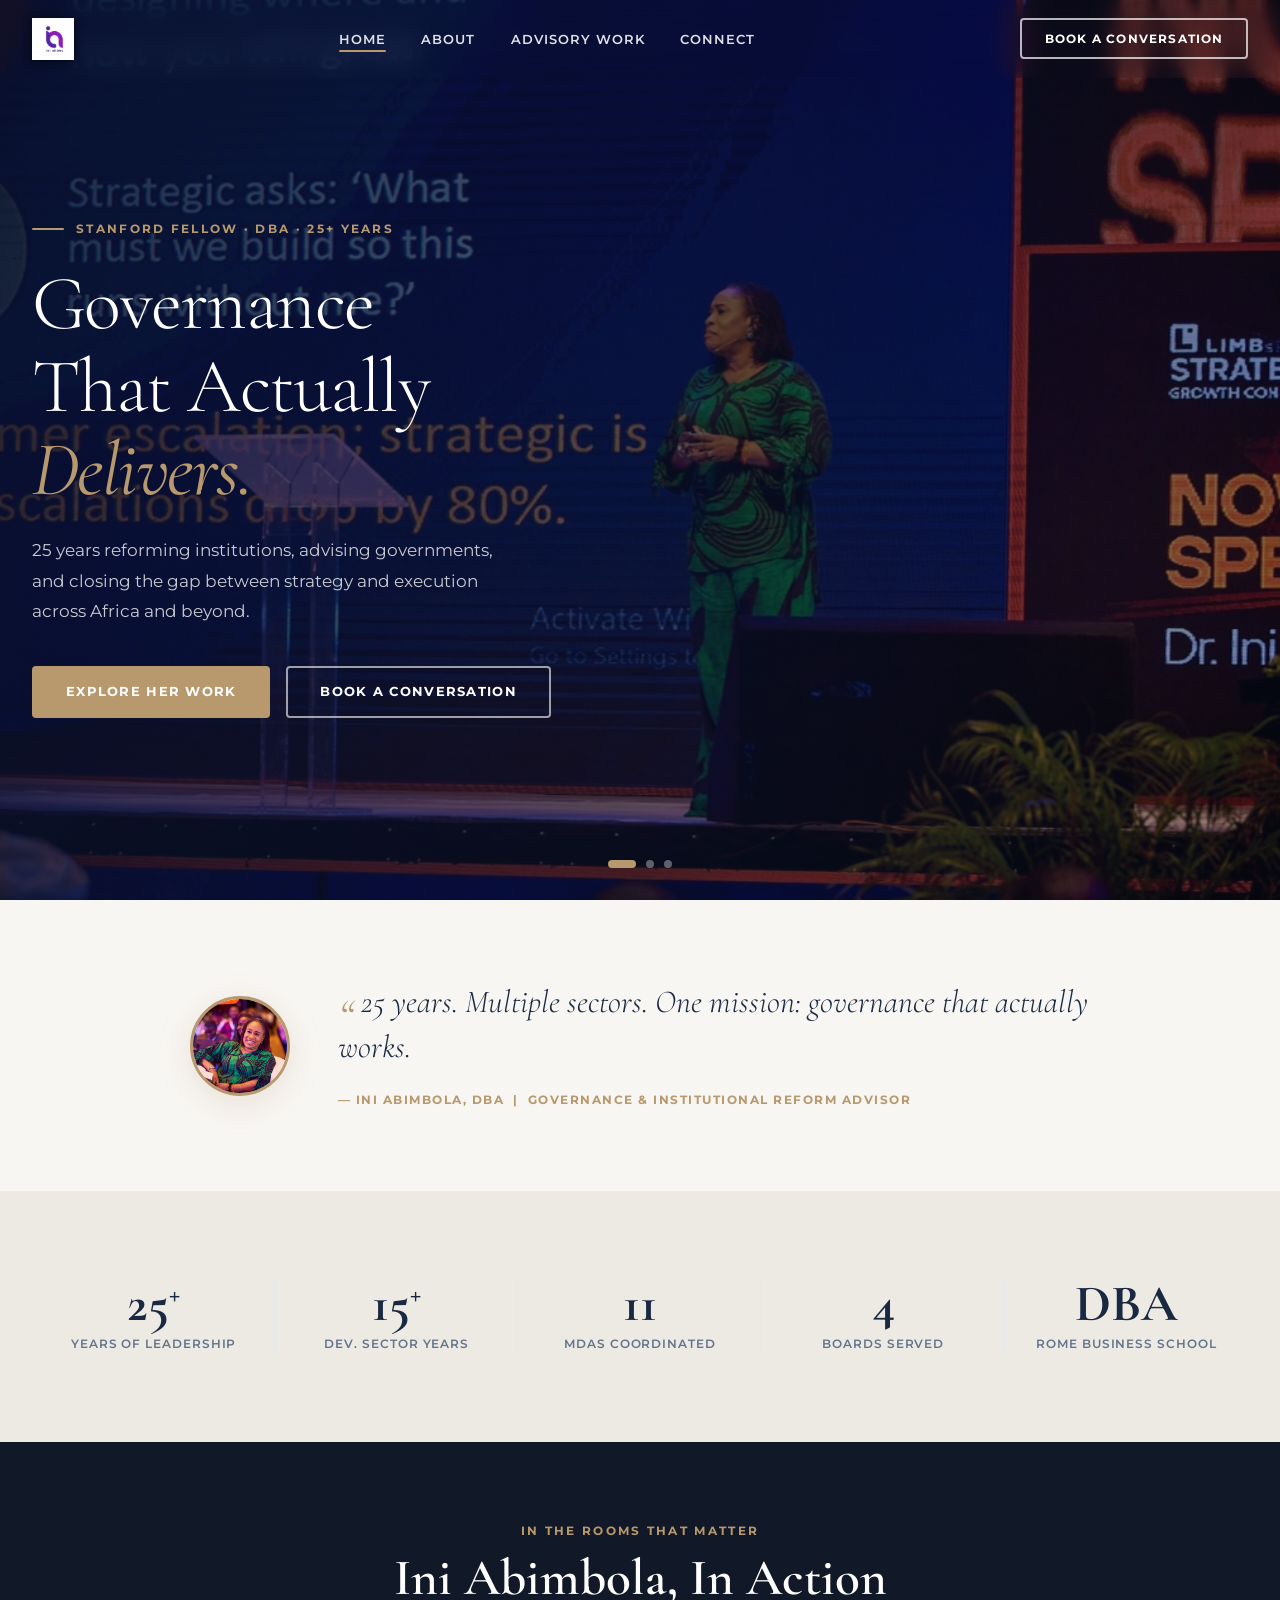
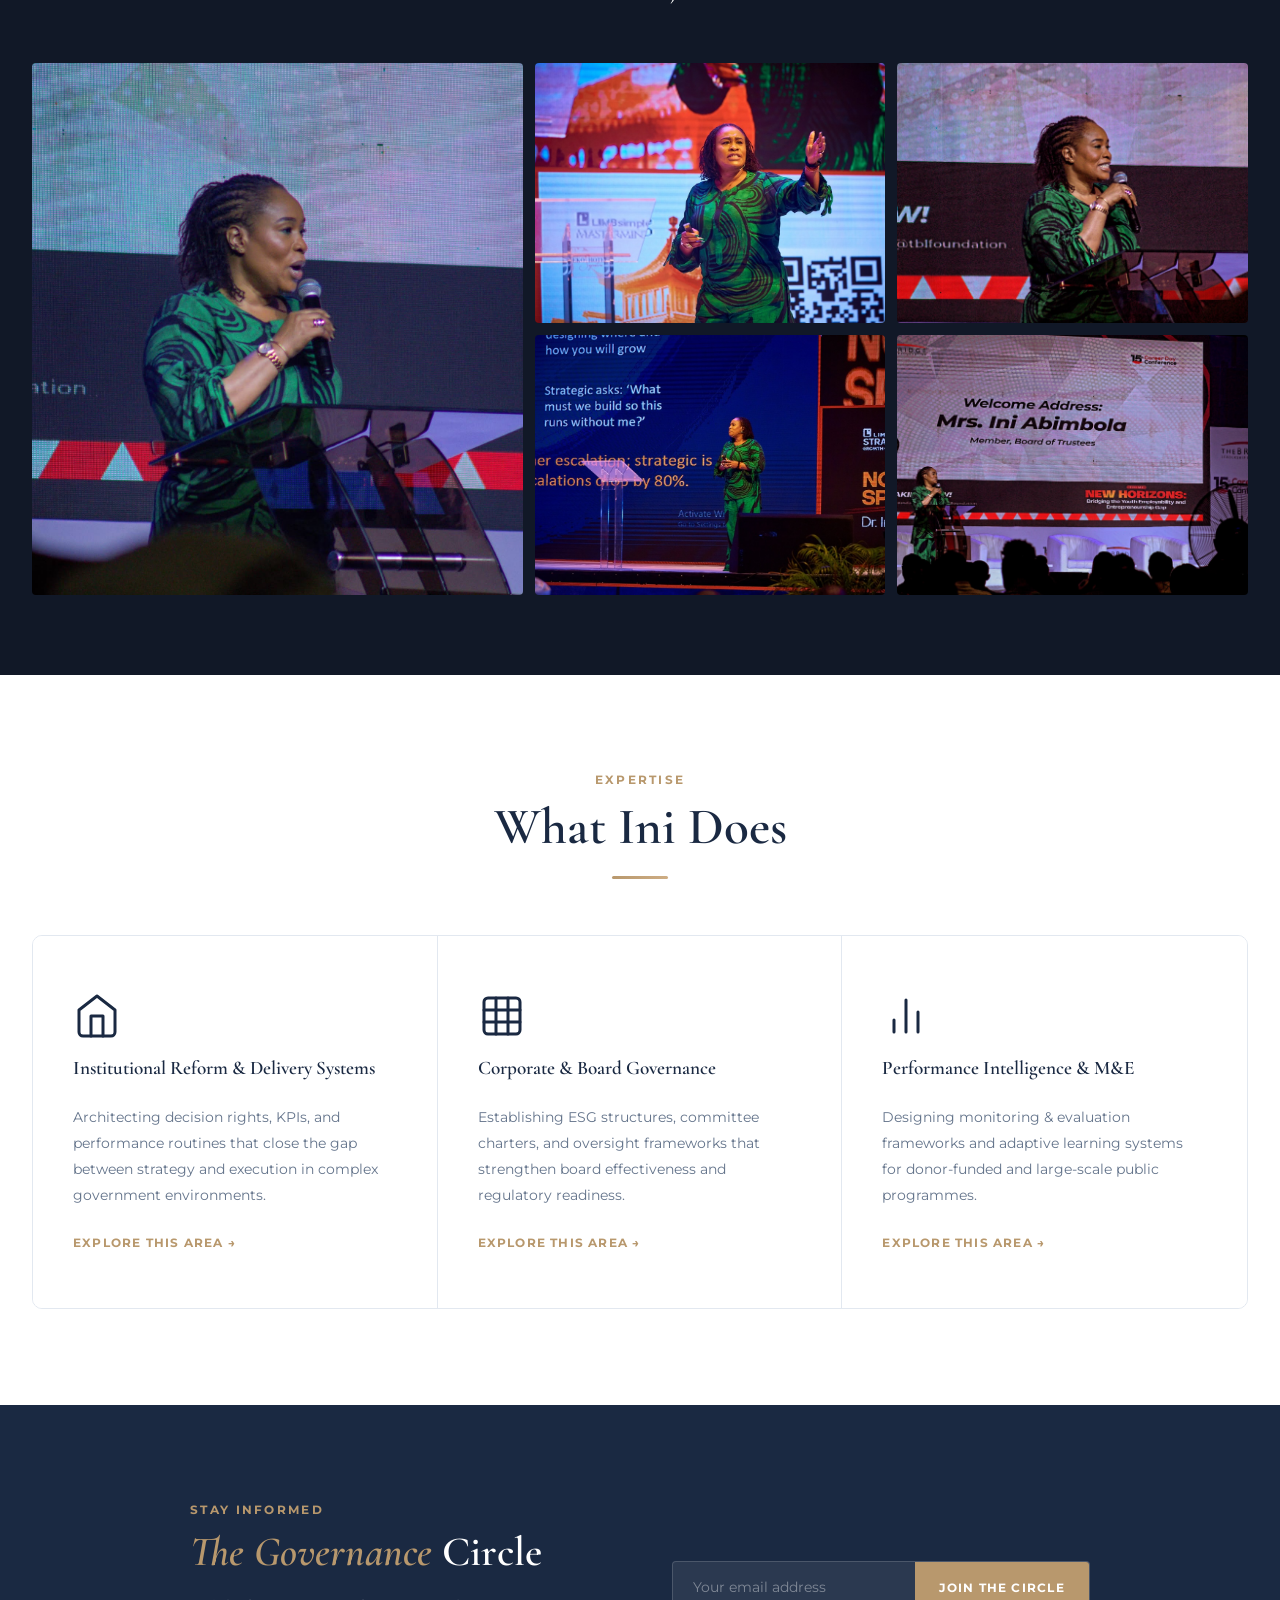
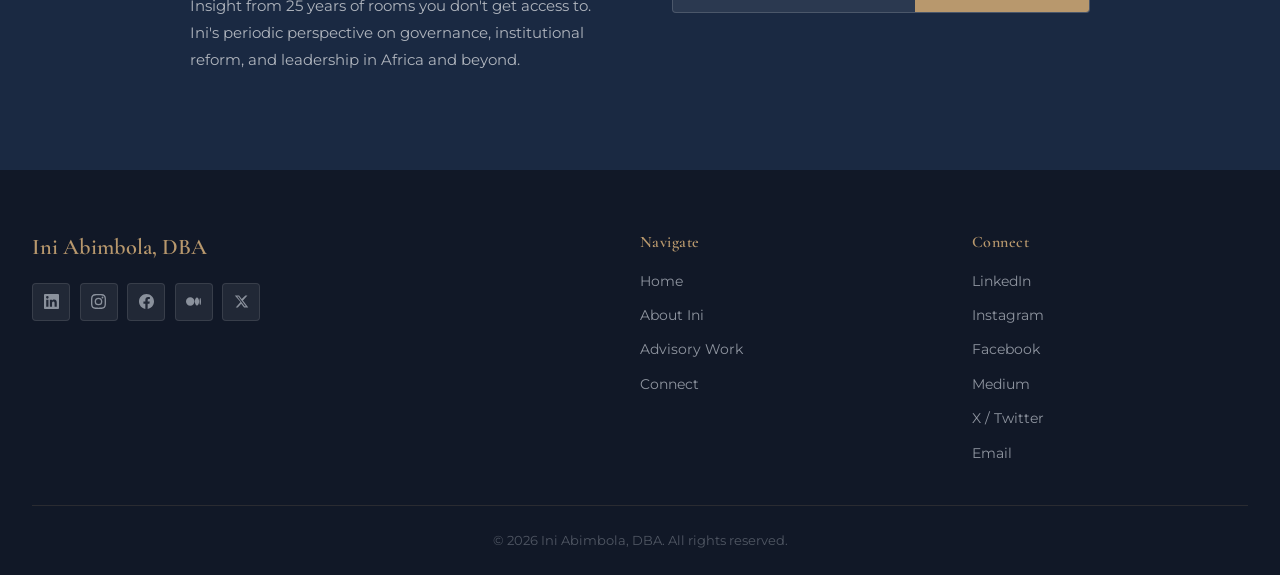
==== commit 7ddd183d: "commented a few codes that weren't needed" ====
--- a/index.html
+++ b/index.html
@@ -55,7 +55,7 @@
 </section>
 
 <!-- IDENTITY MARQUEE -->
-<div class="marquee-section" aria-hidden="true">
+<!-- <div class="marquee-section" aria-hidden="true">
   <div class="marquee-track" id="marqueeTrack">
     <span class="marquee-item">Governance Reform Advisor <span class="marquee-dot">✦</span></span>
     <span class="marquee-item">Stanford Draper Hills Fellow <span class="marquee-dot">✦</span></span>
@@ -74,7 +74,7 @@
     <span class="marquee-item">ESG &amp; Sustainability Strategist <span class="marquee-dot">✦</span></span>
     <span class="marquee-item">Speaker &amp; Convener <span class="marquee-dot">✦</span></span>
   </div>
-</div>
+</div> -->
 
 <!-- PULL QUOTE -->
 <section class="pull-quote-section">
@@ -194,7 +194,7 @@
           <input class="nl-input" type="email" id="nlEmail" placeholder="Your email address" required autocomplete="email">
           <button class="nl-btn" type="submit">Join the Circle</button>
         </div>
-        <p class="nl-note">No spam. Just substance. Unsubscribe anytime.</p>
+        <!-- <p class="nl-note">No spam. Just substance. Unsubscribe anytime.</p> -->
       </form>
       <p class="nl-success" id="nlSuccess">✓ You're in. Welcome to the Governance Circle.</p>
     </div>
@@ -206,7 +206,7 @@
   <div class="footer-grid">
     <div class="footer-brand">
       <h3>Ini Abimbola, DBA</h3>
-      <p>Governance &amp; Institutional Reform Advisor. 25+ years helping governments, agencies, and boards achieve transformative results through disciplined governance and strategic execution.</p>
+      <!-- <p>Governance &amp; Institutional Reform Advisor. 25+ years helping governments, agencies, and boards achieve transformative results through disciplined governance and strategic execution.</p> -->
       <div class="footer-socials">
         <a href="https://www.linkedin.com/in/iniabimbola" target="_blank" rel="noopener" class="footer-social" aria-label="LinkedIn">
           <svg viewBox="0 0 24 24"><path d="M20.447 20.452h-3.554v-5.569c0-1.328-.027-3.037-1.852-3.037-1.853 0-2.136 1.445-2.136 2.939v5.667H9.351V9h3.414v1.561h.046c.477-.9 1.637-1.85 3.37-1.85 3.601 0 4.267 2.37 4.267 5.455v6.286zM5.337 7.433a2.062 2.062 0 01-2.063-2.065 2.064 2.064 0 112.063 2.065zm1.782 13.019H3.555V9h3.564v11.452zM22.225 0H1.771C.792 0 0 .774 0 1.729v20.542C0 23.227.792 24 1.771 24h20.451C23.2 24 24 23.227 24 22.271V1.729C24 .774 23.2 0 22.222 0h.003z"/></svg>
